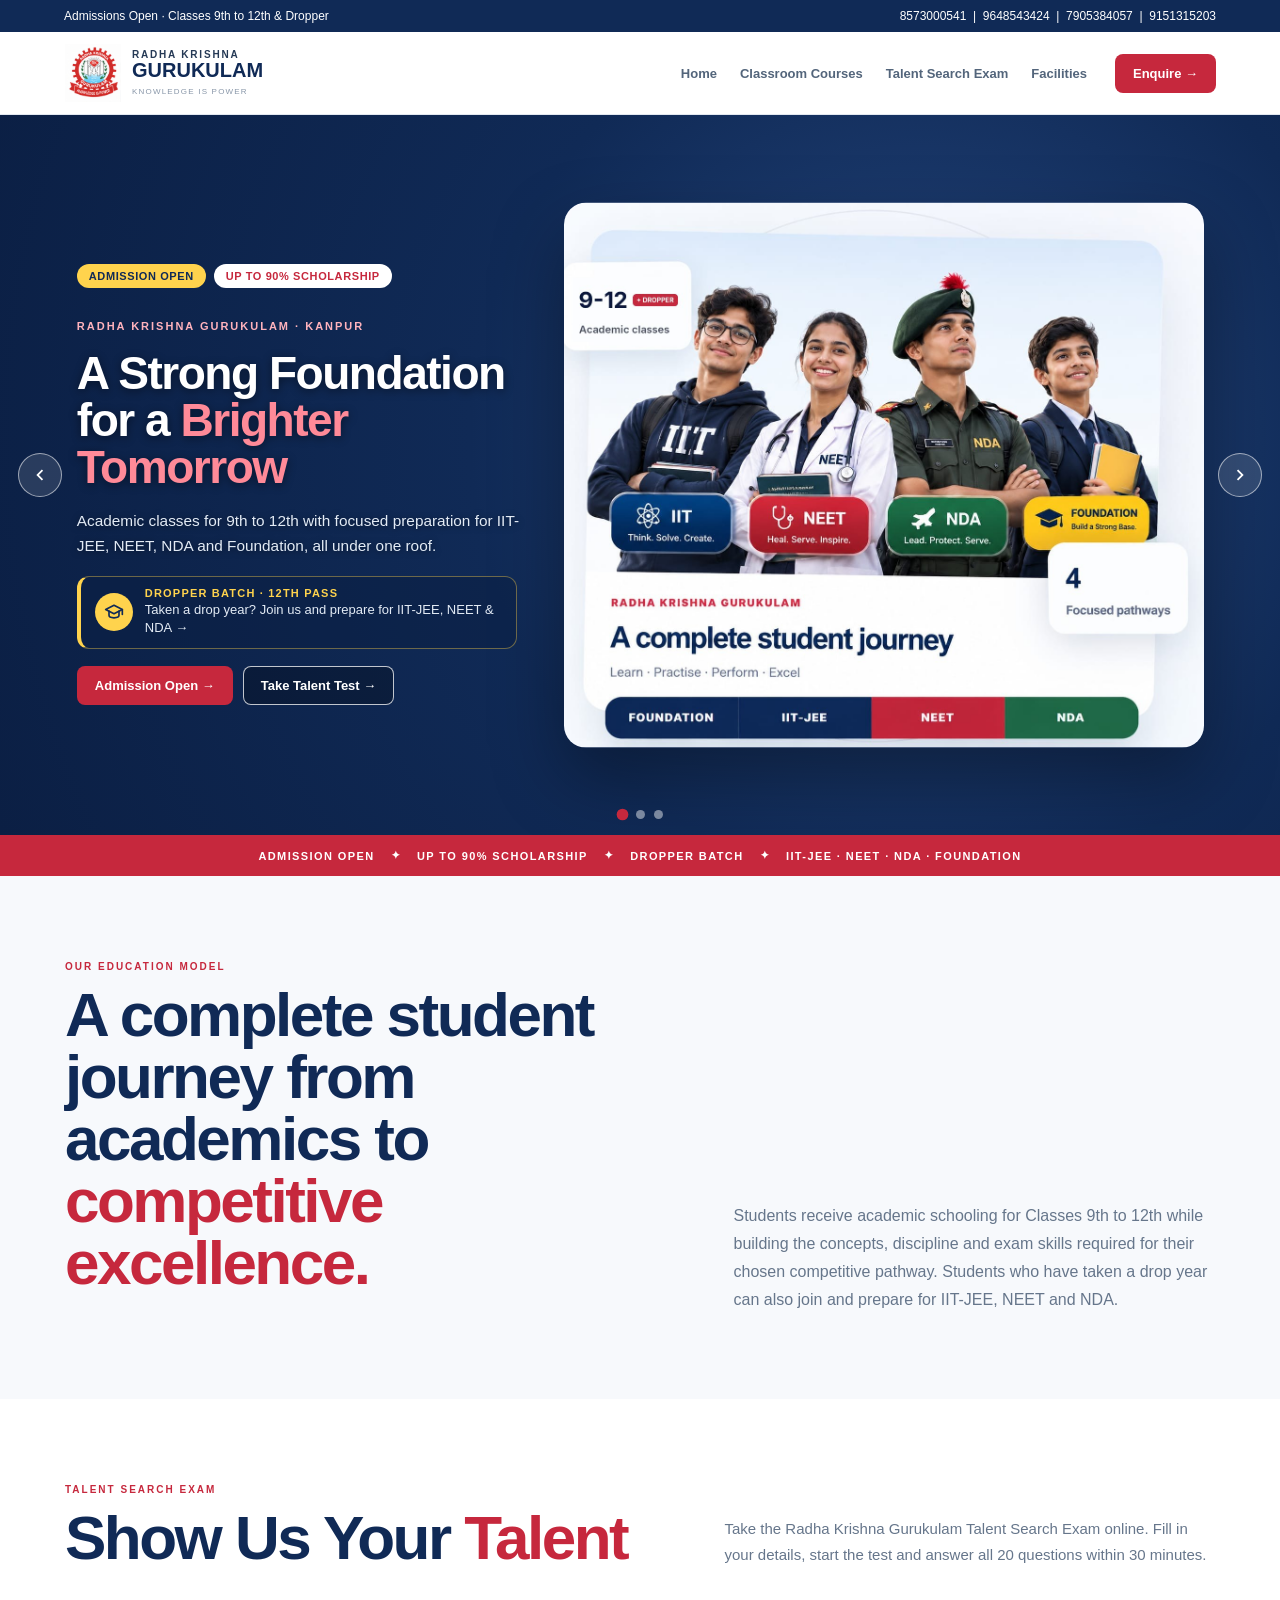
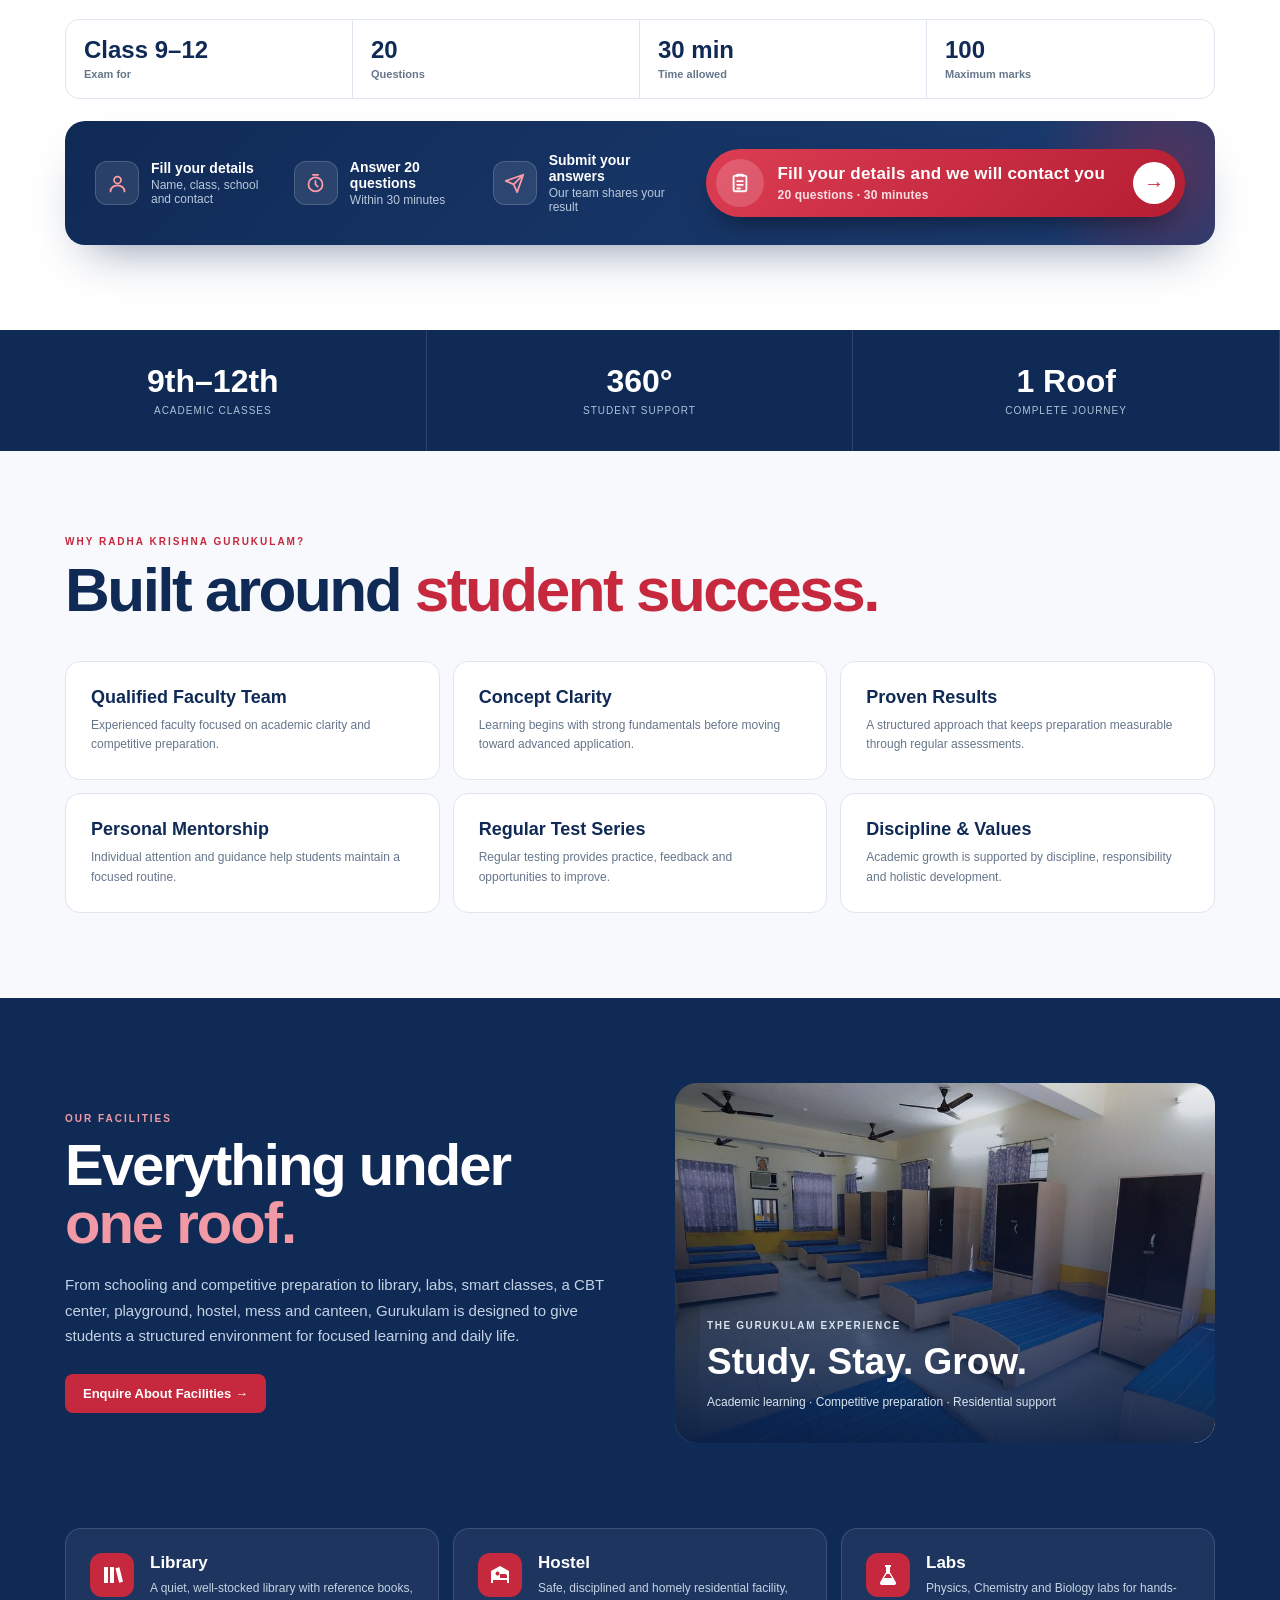
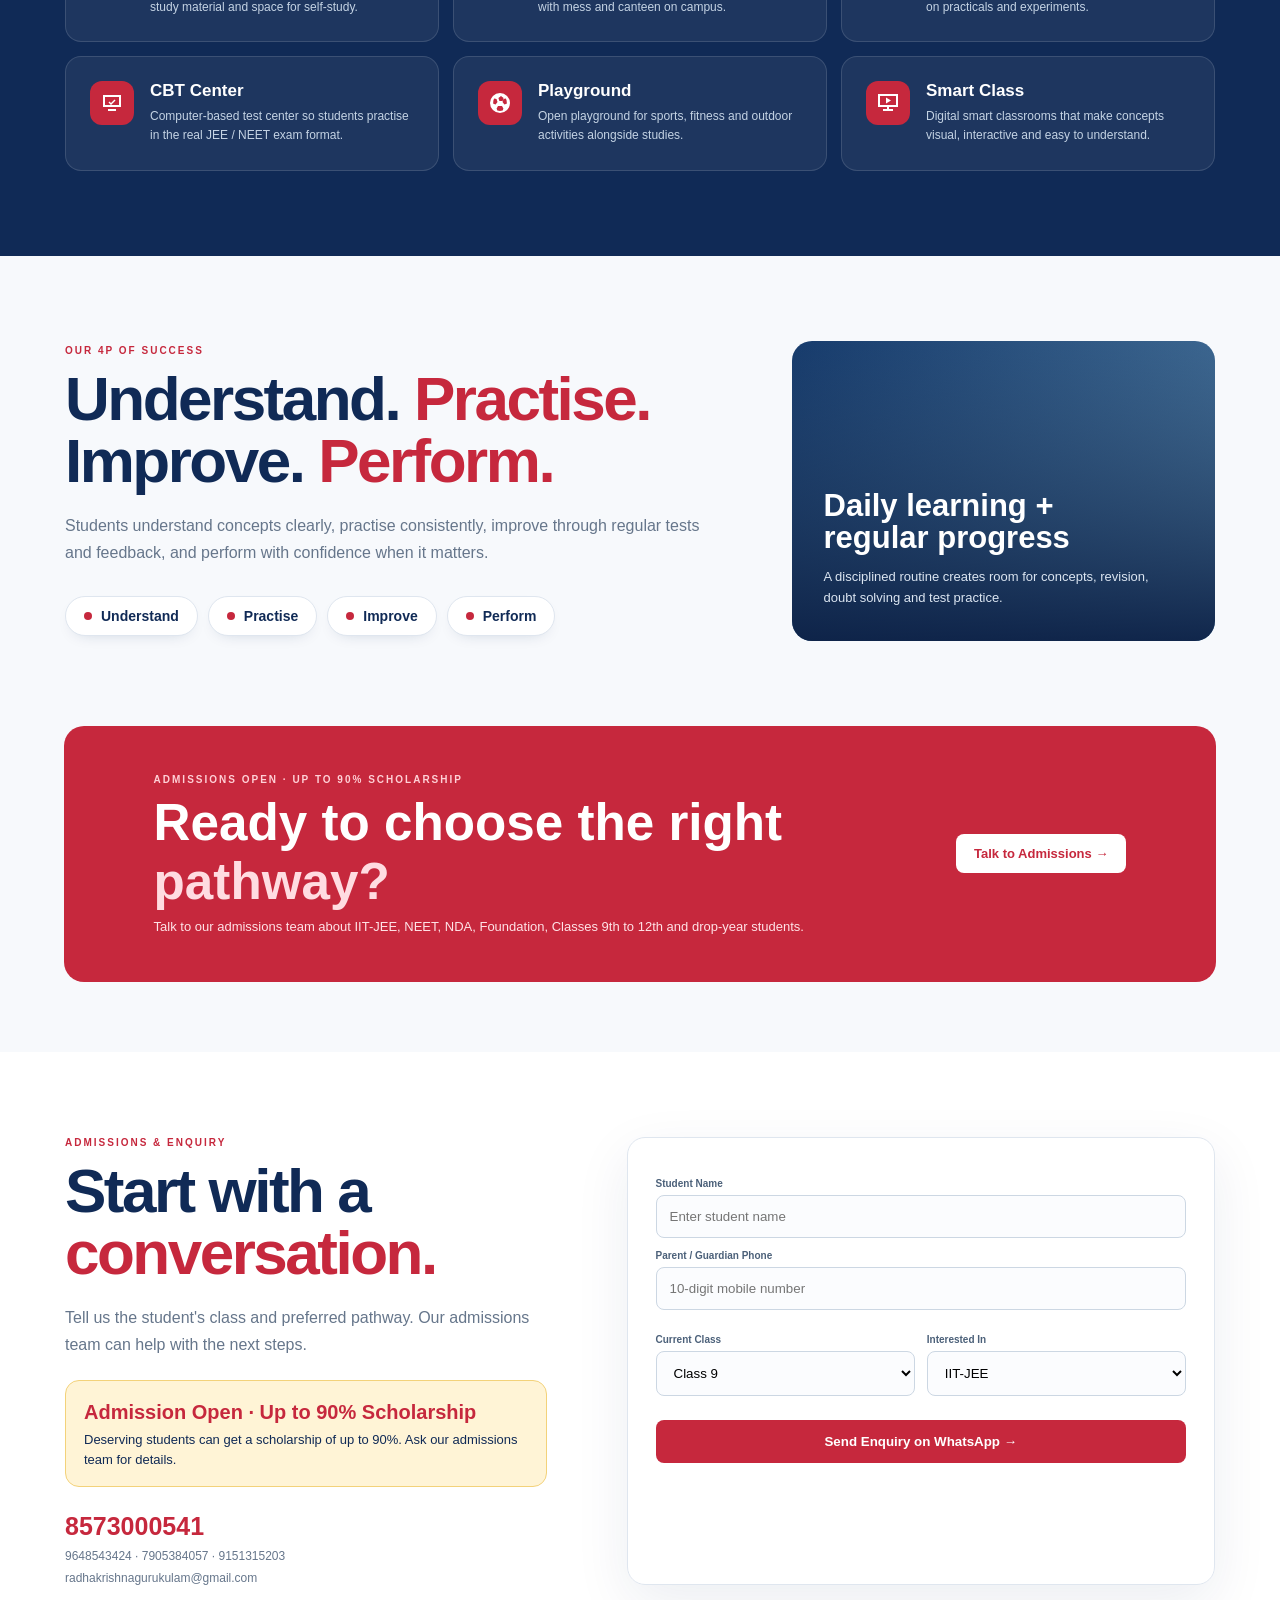
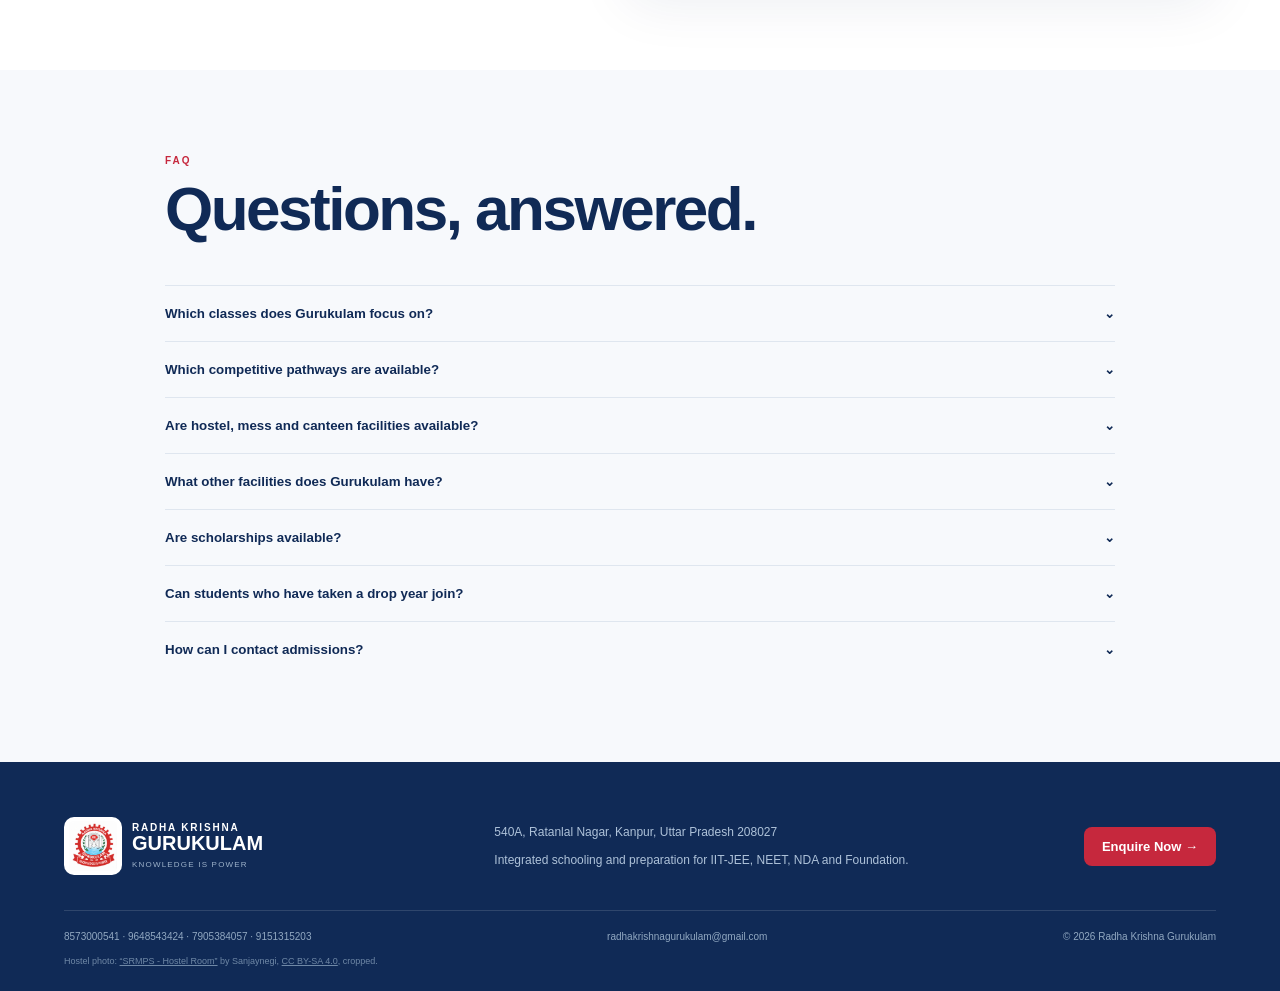
==== index.html @ b0c246ba "Set up SEO: meta tags, social preview, structured data, sitemap - Keyword-focused title and meta des" ====
<!DOCTYPE html>
<html lang="en-IN">
<head>
<meta charset="UTF-8">
<meta name="viewport" content="width=device-width, initial-scale=1.0">
<title>Radha Krishna Gurukulam Kanpur | IIT-JEE, NEET, NDA &amp; Foundation Coaching</title>
<meta name="description" content="Radha Krishna Gurukulam, Kanpur: academic classes 9th to 12th with IIT-JEE, NEET, NDA and Foundation preparation, a dropper batch, hostel and up to 90% scholarship through our Talent Search Exam.">
<meta name="keywords" content="Radha Krishna Gurukulam, Gurukulam Kanpur, IIT-JEE coaching Kanpur, NEET coaching Kanpur, NDA coaching Kanpur, Foundation classes Kanpur, dropper batch Kanpur, residential coaching with hostel, Talent Search Exam, scholarship">
<meta name="robots" content="index, follow, max-image-preview:large">
<meta name="author" content="Radha Krishna Gurukulam">
<meta name="theme-color" content="#102a56">
<meta name="geo.region" content="IN-UP">
<meta name="geo.placename" content="Kanpur">
<link rel="canonical" href="https://ablabsbusiness-create.github.io/gurukulam-/">
<link rel="icon" type="image/png" sizes="32x32" href="assets/favicon-32.png">
<link rel="apple-touch-icon" href="assets/apple-touch-icon.png">
<meta property="og:type" content="website">
<meta property="og:site_name" content="Radha Krishna Gurukulam">
<meta property="og:locale" content="en_IN">
<meta property="og:url" content="https://ablabsbusiness-create.github.io/gurukulam-/">
<meta property="og:title" content="Radha Krishna Gurukulam Kanpur | IIT-JEE, NEET, NDA &amp; Foundation">
<meta property="og:description" content="Classes 9th to 12th and a dropper batch with IIT-JEE, NEET, NDA and Foundation preparation, hostel and up to 90% scholarship. Admissions open.">
<meta property="og:image" content="https://ablabsbusiness-create.github.io/gurukulam-/assets/og-image.jpg">
<meta property="og:image:width" content="1200">
<meta property="og:image:height" content="630">
<meta property="og:image:alt" content="Radha Krishna Gurukulam: IIT-JEE, NEET, NDA and Foundation, classes 9th to 12th and dropper batch">
<meta name="twitter:card" content="summary_large_image">
<meta name="twitter:title" content="Radha Krishna Gurukulam Kanpur | IIT-JEE, NEET, NDA &amp; Foundation">
<meta name="twitter:description" content="Classes 9th to 12th and a dropper batch with IIT-JEE, NEET, NDA and Foundation preparation, hostel and up to 90% scholarship.">
<meta name="twitter:image" content="https://ablabsbusiness-create.github.io/gurukulam-/assets/og-image.jpg">
<script type="application/ld+json">
{
 "@context": "https://schema.org",
 "@type": "EducationalOrganization",
 "@id": "https://ablabsbusiness-create.github.io/gurukulam-/#organization",
 "name": "Radha Krishna Gurukulam",
 "alternateName": "RK Gurukulam",
 "slogan": "Knowledge is Power",
 "url": "https://ablabsbusiness-create.github.io/gurukulam-/",
 "logo": "https://ablabsbusiness-create.github.io/gurukulam-/assets/logo.png",
 "image": "https://ablabsbusiness-create.github.io/gurukulam-/assets/og-image.jpg",
 "description": "Radha Krishna Gurukulam, Kanpur: academic classes 9th to 12th with IIT-JEE, NEET, NDA and Foundation preparation, a dropper batch, hostel and up to 90% scholarship through our Talent Search Exam.",
 "email": "radhakrishnagurukulam@gmail.com",
 "telephone": [
  "+91-8573000541",
  "+91-9648543424",
  "+91-7905384057",
  "+91-9151315203"
 ],
 "address": {
  "@type": "PostalAddress",
  "streetAddress": "540A, Ratanlal Nagar",
  "addressLocality": "Kanpur",
  "addressRegion": "Uttar Pradesh",
  "postalCode": "208027",
  "addressCountry": "IN"
 },
 "areaServed": "Kanpur, Uttar Pradesh",
 "sameAs": [
  "https://www.instagram.com/radhakrishnagurukulam_iit_neet/"
 ],
 "knowsAbout": [
  "IIT-JEE preparation",
  "NEET preparation",
  "NDA preparation",
  "Foundation courses",
  "Classes 9 to 12",
  "Dropper batch"
 ]
}
</script>
<script type="application/ld+json">
{
 "@context": "https://schema.org",
 "@type": "WebSite",
 "name": "Radha Krishna Gurukulam",
 "url": "https://ablabsbusiness-create.github.io/gurukulam-/",
 "inLanguage": "en-IN",
 "publisher": {
  "@id": "https://ablabsbusiness-create.github.io/gurukulam-/#organization"
 }
}
</script>
<script type="application/ld+json">
{
 "@context": "https://schema.org",
 "@type": "FAQPage",
 "mainEntity": [
  {
   "@type": "Question",
   "name": "Which classes does Gurukulam focus on?",
   "acceptedAnswer": {
    "@type": "Answer",
    "text": "The core academic focus is Classes 9th to 12th, along with Foundation preparation and focused competitive pathways."
   }
  },
  {
   "@type": "Question",
   "name": "Which competitive pathways are available?",
   "acceptedAnswer": {
    "@type": "Answer",
    "text": "The core pathways are IIT-JEE, NEET, NDA and Foundation."
   }
  },
  {
   "@type": "Question",
   "name": "Are hostel, mess and canteen facilities available?",
   "acceptedAnswer": {
    "@type": "Answer",
    "text": "Yes. Hostel, mess and canteen facilities are part of the Gurukulam student-support offering."
   }
  },
  {
   "@type": "Question",
   "name": "What other facilities does Gurukulam have?",
   "acceptedAnswer": {
    "@type": "Answer",
    "text": "Along with hostel, mess and canteen, students have a library, science labs, a CBT (computer-based test) center, a playground and smart classes."
   }
  },
  {
   "@type": "Question",
   "name": "Are scholarships available?",
   "acceptedAnswer": {
    "@type": "Answer",
    "text": "Yes. Admissions are open and deserving students can get a scholarship of up to 90%. Contact our admissions team for details."
   }
  },
  {
   "@type": "Question",
   "name": "Can students who have taken a drop year join?",
   "acceptedAnswer": {
    "@type": "Answer",
    "text": "Yes. Students who have finished Class 12 and taken a drop year can join Gurukulam to prepare for IIT-JEE, NEET and NDA. Choose \"12th Pass / Drop Year\" in the enquiry form or call our admissions team."
   }
  },
  {
   "@type": "Question",
   "name": "How can I contact admissions?",
   "acceptedAnswer": {
    "@type": "Answer",
    "text": "Call 8573000541, 9648543424, 7905384057 or 9151315203, or submit the enquiry form above."
   }
  }
 ]
}
</script>
<style>
*{box-sizing:border-box;margin:0;padding:0}
html{scroll-behavior:smooth}
body{font-family:Arial,Helvetica,sans-serif;background:#f7f9fc;color:#102a56}
a{text-decoration:none;color:inherit}
.rkg-top{background:#102a56;color:#fff;padding:9px 5%;display:flex;justify-content:space-between;font-size:12px}
.rkg-top a{color:#fff}
.rkg-nav{position:sticky;top:0;z-index:1000;background:#fff;border-bottom:1px solid #e2e8f0;padding:12px 5%;display:flex;align-items:center;gap:28px}
.rkg-brand{display:flex;align-items:center;gap:10px;min-width:255px}
.rkg-brand img{width:58px;height:58px;object-fit:contain}
.rkg-brand b{display:block;font-size:10px;letter-spacing:1.8px;color:#253955}
.rkg-brand strong{display:block;font-size:20px;line-height:1;color:#102a56}
.rkg-brand small{font-size:8px;letter-spacing:1.2px;color:#8997a9}
.rkg-links{margin-left:auto;display:flex;gap:23px;font-size:13px;font-weight:700;color:#53657b}
.rkg-links a:hover{color:#c6283d}
.rkg-btn{display:inline-flex;align-items:center;justify-content:center;gap:8px;background:#c6283d;color:#fff!important;border-radius:8px;padding:12px 18px;font-size:13px;font-weight:800}
.rkg-sr-only{position:absolute;width:1px;height:1px;padding:0;margin:-1px;overflow:hidden;clip:rect(0,0,0,0);white-space:nowrap;border:0}
.rkg-hero{position:relative;background:#0b1f44;color:#fff}
.rkg-stage{position:relative;aspect-ratio:16/9;max-height:calc(100vh - 115px);min-height:460px;width:100%;overflow:hidden;background:#0b1f44;container-type:size}
.rkg-slide{position:absolute;inset:0;opacity:0;visibility:hidden;transition:opacity .9s ease,visibility .9s}
.rkg-slide.is-active{opacity:1;visibility:visible}
.rkg-slide img{width:100%;height:100%;object-fit:cover;display:block}
.rkg-slide-poster{background:radial-gradient(circle at 72% 45%,#24467e 0,#102a56 45%,#0b1f44 100%)}
.rkg-slide-poster img{position:absolute;right:max(5%,76px);top:50%;transform:translateY(-50%);width:min(50%,105cqh);height:auto;aspect-ratio:1359/1157;object-fit:contain;border-radius:22px;box-shadow:0 30px 70px rgba(0,0,0,.35)}
.rkg-slide-tse img{width:min(40%,80cqh);aspect-ratio:864/920}
.rkg-slide-photo{background:linear-gradient(135deg,#102a56,#c6283d)}
.rkg-slide-photo:after{content:"";position:absolute;inset:0;background:linear-gradient(90deg,rgba(11,31,68,.85) 0,rgba(11,31,68,.45) 45%,rgba(11,31,68,0) 75%)}
.rkg-arrow{position:absolute;z-index:4;top:50%;transform:translateY(-50%);width:44px;height:44px;border-radius:50%;background:rgba(255,255,255,.12);border:1.5px solid rgba(255,255,255,.55);display:grid;place-items:center;cursor:pointer;transition:background .18s ease}
.rkg-arrow:hover{background:rgba(255,255,255,.3)}
.rkg-arrow svg{width:22px;height:22px;fill:#fff}
.rkg-prev{left:18px}.rkg-next{right:18px}
.rkg-dots{position:absolute;z-index:4;left:0;right:0;bottom:16px;display:flex;justify-content:center;gap:9px}
.rkg-dot{width:9px;height:9px;border-radius:50%;border:0;padding:0;cursor:pointer;background:rgba(255,255,255,.45);transition:background .2s ease,transform .2s ease}
.rkg-dot.is-active{background:#c6283d;transform:scale(1.3)}
.rkg-caption{position:absolute;z-index:4;left:6%;bottom:18%;width:min(36%,480px)}
.rkg-cap{display:none;flex-direction:column;gap:clamp(12px,1.4vw,20px)}
.rkg-cap.is-active{display:flex;animation:rkgCapIn .7s ease both}
@keyframes rkgCapIn{from{opacity:0;transform:translateY(8px)}to{opacity:1;transform:none}}
.rkg-cap small{font-size:11px;font-weight:800;letter-spacing:2px;color:#ffb3bd}
.rkg-cap h2{font-size:clamp(28px,3.6vw,54px);line-height:1.02;letter-spacing:-1.5px;margin:0;color:#fff;text-shadow:0 2px 10px rgba(0,0,0,.45)}
.rkg-cap h2 span{color:#ff8a98}
.rkg-cap p{margin:0;font-size:clamp(14px,1.2vw,17px);line-height:1.6;color:#e3ebf5;text-shadow:0 1px 6px rgba(0,0,0,.5)}
.rkg-actions{display:flex;gap:10px;flex-wrap:wrap}
.rkg-ghost{display:inline-flex;align-items:center;gap:8px;border:1.5px solid rgba(255,255,255,.75);background:rgba(0,0,0,.25);color:#fff;padding:11px 17px;border-radius:8px;font-size:13px;font-weight:800}
.rkg-ghost:hover{background:rgba(255,255,255,.14);border-color:#fff}
@media(prefers-reduced-motion:reduce){.rkg-slide,.rkg-dot{transition:none}.rkg-cap.is-active{animation:none}}
.rkg-strip{background:#c6283d;color:#fff;text-align:center;padding:14px;font-size:11px;font-weight:800;letter-spacing:1.4px;display:flex;flex-wrap:wrap;justify-content:center;align-items:center;gap:6px 16px}
.rkg-strip i{font-style:normal}
@media(max-width:380px){.rkg-strip i{flex-basis:100%;height:0;overflow:hidden}}
.rkg-section{max-width:1200px;margin:auto;padding:85px 25px}
.rkg-label{font-size:10px;letter-spacing:2px;color:#c6283d;font-weight:900}
.rkg-section h2{font-size:clamp(38px,5vw,62px);line-height:1;letter-spacing:-2.5px;margin:12px 0 20px;color:#102a56}
.rkg-section h2 span{color:#c6283d}
.rkg-intro{display:grid;grid-template-columns:1.1fr .9fr;gap:80px;align-items:end}
.rkg-intro p{color:#66768b;font-size:16px;line-height:1.75}
.rkg-intro-img{display:block;width:100%;aspect-ratio:3/2;object-fit:cover;border-radius:20px;margin-bottom:22px;box-shadow:0 18px 40px -22px rgba(11,31,68,.55);background:#e8eef6}
.rkg-talent{background:#fff;max-width:none;padding-left:calc((100% - 1150px)/2);padding-right:calc((100% - 1150px)/2)}
.rkg-talent-head{display:grid;grid-template-columns:1.1fr .9fr;gap:60px;align-items:end}
.rkg-talent-head p{color:#66768b;font-size:15px;line-height:1.7;margin:0 0 22px}
.rkg-tse-meta{display:grid;grid-template-columns:repeat(4,1fr);border:1px solid #dfe6ef;border-radius:14px;margin:30px 0 22px;overflow:hidden}
.rkg-tse-meta div{padding:16px 18px;border-right:1px solid #dfe6ef}
.rkg-tse-meta div:last-child{border-right:0}
.rkg-tse-meta strong{display:block;font-size:24px;color:#102a56}
.rkg-tse-meta span{font-size:11px;font-weight:700;color:#66768b}
.rkg-tse{border:1px solid #dfe6ef;border-radius:18px;padding:28px;box-shadow:0 18px 55px rgba(16,42,86,.08);background:#fff}
.rkg-tse h3{font-size:20px;margin:0 0 14px;color:#102a56}
.rkg-tse-fields{display:grid;grid-template-columns:1fr 1fr;gap:4px 18px}
.rkg-tse-fields .rkg-tse-wide{grid-column:1/-1}
.rkg-tse label{display:block;font-size:11px;font-weight:800;color:#4b6079;margin:10px 0}
.rkg-tse input[type=text],.rkg-tse input[type=tel],.rkg-tse select,.rkg-tse textarea{width:100%;padding:13px;border:1px solid #ccd7e3;border-radius:8px;margin-top:6px;background:#fbfcfe;font:inherit;font-size:14px;color:#102a56}
.rkg-tse textarea{min-height:70px;resize:vertical}
.rkg-tse input:focus,.rkg-tse select:focus,.rkg-tse textarea:focus{outline:2px solid #c6283d;outline-offset:-1px;border-color:#c6283d}
.rkg-tse-btn{display:inline-flex;align-items:center;justify-content:center;gap:8px;border:0;background:linear-gradient(135deg,#dc3d53,#b51d32);color:#fff!important;padding:14px 26px;border-radius:999px;font:inherit;font-weight:800;font-size:14px;letter-spacing:.2px;cursor:pointer;margin-top:18px;box-shadow:0 10px 24px -10px rgba(198,40,61,.75);transition:transform .18s ease,box-shadow .18s ease,filter .18s ease}
.rkg-tse-btn:hover{transform:translateY(-2px);filter:brightness(1.06);box-shadow:0 16px 30px -12px rgba(198,40,61,.85)}
.rkg-tse-btn:active{transform:translateY(0);box-shadow:0 6px 16px -8px rgba(198,40,61,.75)}
.rkg-tse-btn:focus-visible{outline:3px solid rgba(198,40,61,.35);outline-offset:3px}
.rkg-tse-btn:disabled{opacity:.6;cursor:wait;transform:none}
.rkg-tse-bar{position:sticky;top:83px;z-index:5;display:flex;justify-content:space-between;align-items:center;gap:12px;background:#102a56;color:#fff;border-radius:12px;padding:12px 18px;margin-bottom:22px;font-size:13px;font-weight:700}
.rkg-tse-bar b{font-size:20px;font-variant-numeric:tabular-nums}
.rkg-tse-bar.is-low{background:#c6283d}
.rkg-tse-qs{display:grid;grid-template-columns:1fr 1fr;gap:14px}
.rkg-q{border:1px solid #dfe6ef;border-radius:14px;padding:18px;margin:0;min-width:0}
.rkg-q legend{float:left;width:100%;padding:0;margin-bottom:12px;font-size:14px;font-weight:700;color:#102a56;line-height:1.5}
.rkg-q legend em{font-style:normal;color:#c6283d;margin-right:6px}
.rkg-q-grid{clear:both;display:inline-grid;grid-template-columns:repeat(3,38px);gap:4px;margin:0 0 12px;font-weight:700;color:#102a56;text-align:center}
.rkg-q-opts{clear:both;display:grid;grid-template-columns:1fr 1fr;gap:8px}
.rkg-q-opts label{margin:0;display:flex;align-items:center;gap:8px;border:1px solid #dfe6ef;border-radius:9px;padding:10px 12px;font-size:13px;font-weight:600;color:#33475f;cursor:pointer}
.rkg-q-opts label:hover{border-color:#9fb2c8}
.rkg-q-opts input{accent-color:#c6283d;margin:0}
.rkg-q-opts label:has(input:checked){border-color:#c6283d;background:#fdf1f3;color:#102a56}
.rkg-tse-msg{margin:14px 0 0;font-size:13px;font-weight:700;color:#c6283d;min-height:1.2em}
.rkg-tse [hidden]{display:none!important}
.rkg-tse-cta{display:grid;grid-template-columns:1fr auto;align-items:center;gap:36px;padding:28px 30px;border-radius:20px;background:linear-gradient(135deg,#102a56 0%,#1b3d72 100%);color:#fff;box-shadow:0 24px 50px -24px rgba(16,42,86,.55);position:relative;overflow:hidden}
.rkg-tse-cta:after{content:"";position:absolute;right:-80px;top:-80px;width:260px;height:260px;border-radius:50%;background:radial-gradient(circle,rgba(198,40,61,.35),rgba(198,40,61,0) 70%);pointer-events:none}
.rkg-tse-how{list-style:none;margin:0;padding:0;display:grid;grid-template-columns:repeat(3,1fr);gap:22px}
.rkg-tse-how li{display:flex;align-items:center;gap:12px}
.rkg-tse-how i{width:44px;height:44px;flex:0 0 auto;border-radius:12px;background:rgba(255,255,255,.1);border:1px solid rgba(255,255,255,.16);display:grid;place-items:center}
.rkg-tse-how svg{width:21px;height:21px;fill:none;stroke:#ff9aa7;stroke-width:2;stroke-linecap:round;stroke-linejoin:round}
.rkg-tse-how strong{display:block;font-size:14px}
.rkg-tse-how small{display:block;font-size:12px;color:#b9c8dc;margin-top:2px}
.rkg-tse-cta .rkg-tse-open{position:relative;z-index:1;box-shadow:0 14px 30px -12px rgba(0,0,0,.55)}
@media(max-width:1100px){.rkg-tse-cta{grid-template-columns:1fr;gap:24px}.rkg-tse-cta .rkg-tse-open{justify-self:start}}
.rkg-tse-open{margin-top:0;padding:10px 10px 10px 10px;gap:14px;text-align:left}
.rkg-tse-open-ic{width:48px;height:48px;flex:0 0 auto;border-radius:50%;background:rgba(255,255,255,.17);display:grid;place-items:center}
.rkg-tse-open-ic svg{width:22px;height:22px;fill:none;stroke:#fff;stroke-width:2;stroke-linecap:round;stroke-linejoin:round}
.rkg-tse-open-txt{flex:1 1 auto}
.rkg-tse-open-txt b{display:block;font-size:17px;line-height:1.2}
.rkg-tse-open-txt small{display:block;font-size:12px;font-weight:600;opacity:.85;margin-top:3px}
.rkg-tse-open-arw{width:42px;height:42px;flex:0 0 auto;margin-left:14px;border-radius:50%;background:#fff;color:#c6283d;display:grid;place-items:center;font-size:20px;transition:transform .2s ease}
.rkg-tse-open:hover .rkg-tse-open-arw{transform:translateX(4px)}
@media(prefers-reduced-motion:reduce){.rkg-tse-btn,.rkg-tse-open-arw{transition:none}.rkg-tse-btn:hover,.rkg-tse-open:hover .rkg-tse-open-arw{transform:none}}
.rkg-modal{margin:auto;inset:0;width:min(980px,calc(100% - 32px));max-width:none;max-height:calc(100dvh - 32px);padding:0;border:0;border-radius:18px;box-shadow:0 30px 90px rgba(11,31,68,.35);color:#102a56;overflow:hidden}
.rkg-modal[open]{display:flex;flex-direction:column}
.rkg-modal::backdrop{background:rgba(11,31,68,.65)}
.rkg-modal-head{display:flex;justify-content:space-between;align-items:center;gap:12px;padding:14px 22px;border-bottom:1px solid #dfe6ef;background:#fff}
.rkg-modal-head small{display:block;font-size:10px;font-weight:800;letter-spacing:1.6px;color:#c6283d}
.rkg-modal-head strong{font-size:18px}
.rkg-modal-x{width:40px;height:40px;flex:0 0 auto;border:1px solid #dfe6ef;border-radius:50%;background:#fff;font-size:24px;line-height:1;color:#102a56;cursor:pointer}
.rkg-modal-x:hover{background:#f4f7fb}
.rkg-modal-body{overflow:auto;overscroll-behavior:contain}
.rkg-modal .rkg-tse{border:0;border-radius:0;box-shadow:none}
.rkg-modal .rkg-tse-bar{top:0}
html.rkg-modal-lock{overflow:hidden}
.rkg-tse-done{text-align:center;padding:30px 10px}
.rkg-tse-done strong{display:block;font-size:30px;color:#102a56;margin-bottom:8px}
.rkg-tse-done p{color:#66768b;font-size:15px;line-height:1.7;margin:0}
.rkg-stats{display:grid;grid-template-columns:repeat(3,1fr);background:#102a56;color:#fff}
.rkg-stats div{padding:33px;text-align:center;border-right:1px solid rgba(255,255,255,.12)}
.rkg-stats strong{display:block;font-size:32px}
.rkg-stats span{font-size:10px;color:#aec2d9;text-transform:uppercase;letter-spacing:1px}
.rkg-reasons{display:grid;grid-template-columns:repeat(3,1fr);gap:13px;margin-top:40px}
.rkg-reason{background:#fff;border:1px solid #dfe6ef;border-radius:15px;padding:25px}
.rkg-reason h3{font-size:18px;margin-bottom:8px}
.rkg-reason p{font-size:12px;color:#66768b;line-height:1.6}
.rkg-campus{background:#102a56;color:#fff}
.rkg-campus-inner{max-width:1200px;margin:auto;padding:85px 25px;display:grid;grid-template-columns:1fr 1fr;gap:70px;align-items:center}
.rkg-campus h2{color:#fff;font-size:clamp(36px,4.6vw,58px);line-height:1;letter-spacing:-2px;margin:12px 0 20px}
.rkg-campus h2 span{color:#f19aa5}
.rkg-campus p{color:#c4d3e4;line-height:1.7;font-size:15px}
.rkg-campus-box{min-height:360px;border-radius:22px;padding:32px;display:flex;flex-direction:column;justify-content:flex-end;background:linear-gradient(145deg,#183e70,#6799bb)}
.rkg-campus-box strong{font-size:37px;line-height:1.02;margin:10px 0 12px}
.rkg-campus-box small{color:#d7e4ef;font-size:12px;line-height:1.5}
.rkg-campus-box small:first-of-type{font-weight:800;letter-spacing:1.6px;font-size:10px}
.rkg-facilities{max-width:1200px;margin:auto;padding:0 25px 85px;display:grid;grid-template-columns:repeat(3,1fr);gap:14px}
.rkg-facility{background:rgba(255,255,255,.06);border:1px solid rgba(255,255,255,.13);border-radius:16px;padding:24px;display:flex;gap:16px;align-items:flex-start}
.rkg-facility svg{flex:0 0 auto;width:44px;height:44px;padding:10px;border-radius:12px;background:#c6283d;fill:#fff}
.rkg-facility h3{color:#fff;font-size:17px;margin-bottom:6px}
.rkg-facility p{color:#c4d3e4;font-size:12px;line-height:1.6}
.rkg-offer{display:inline-flex;flex-wrap:wrap;align-items:center;gap:8px;margin-bottom:14px}
.rkg-offer span{background:#ffd34d;color:#102a56;border-radius:999px;padding:6px 12px;font-size:11px;font-weight:800;letter-spacing:.6px}
.rkg-offer span+span{background:#fff;color:#c6283d}
.rkg-drop{display:flex;align-items:center;gap:12px;max-width:440px;padding:10px 14px;border:1px solid rgba(255,211,77,.4);border-left:4px solid #ffd34d;border-radius:12px;background:rgba(11,31,68,.55);color:#fff;text-decoration:none;transition:background .2s}
.rkg-drop:hover{background:rgba(11,31,68,.8)}
.rkg-drop i{flex:0 0 38px;height:38px;border-radius:50%;background:#ffd34d;display:grid;place-items:center}
.rkg-drop svg{width:20px;height:20px;fill:none;stroke:#102a56;stroke-width:2;stroke-linecap:round;stroke-linejoin:round}
.rkg-drop b{display:block;font-size:11px;font-weight:800;letter-spacing:1.2px;color:#ffd34d}
.rkg-cap .rkg-drop small{display:block;margin-top:2px;font-size:13px;font-weight:500;letter-spacing:0;line-height:1.4;color:#e3ebf5}
.rkg-scholar{margin-top:22px;background:#fff4d6;border:1px solid #f3d27a;border-radius:14px;padding:16px 18px;color:#102a56;font-size:13px;line-height:1.55}
.rkg-scholar strong{display:block;color:#c6283d;font-size:20px;margin-bottom:2px}
.rkg-method{display:grid;grid-template-columns:1fr .65fr;gap:75px;align-items:center}
.rkg-steps{display:flex;flex-wrap:wrap;gap:10px;margin-top:30px}
.rkg-steps div{display:flex;align-items:center;gap:9px;padding:11px 18px;border:1px solid #dfe6ef;border-radius:999px;background:#fff;box-shadow:0 6px 16px -10px rgba(16,42,86,.25)}
.rkg-steps div:before{content:"";width:8px;height:8px;border-radius:50%;background:#c6283d}
.rkg-steps span{display:block;font-weight:800;font-size:14px}
.rkg-method-card{min-height:300px;background:linear-gradient(145deg,#183e70,#6799bb);color:#fff;border-radius:20px;padding:32px;display:flex;flex-direction:column;justify-content:flex-end}
.rkg-method-card strong{font-size:31px;line-height:1.05}
.rkg-photo-box{position:relative;overflow:hidden}
.rkg-photo-box>*{position:relative;z-index:2}
.rkg-photo-box>.rkg-box-img{position:absolute;inset:0;width:100%;height:100%;object-fit:cover;z-index:0}
.rkg-photo-box:before{content:"";position:absolute;inset:0;z-index:1;background:linear-gradient(to top,rgba(11,31,68,.94) 0%,rgba(11,31,68,.55) 45%,rgba(11,31,68,.08) 100%)}
.rkg-method-card p{font-size:13px;color:#dbe5f1;margin-top:12px;line-height:1.6}
.rkg-cta{margin:0 5% 70px;background:#c6283d;border-radius:20px;padding:48px 7%;display:flex;justify-content:space-between;align-items:center;gap:30px;color:#fff}
.rkg-cta h2{color:#fff;font-size:clamp(34px,4vw,54px);margin:8px 0}
.rkg-cta em{font-style:normal;color:#ffdce1}
.rkg-cta p{font-size:13px;color:#ffe3e7}
.rkg-cta .rkg-btn{background:#fff;color:#c6283d!important;white-space:nowrap;flex:0 0 auto}
.rkg-admission{background:#fff;max-width:none;padding-left:calc((100% - 1150px)/2);padding-right:calc((100% - 1150px)/2)}
.rkg-admission-grid{display:grid;grid-template-columns:.9fr 1.1fr;gap:80px}
.rkg-contact{display:inline-block;color:#c6283d;font-size:25px;font-weight:800;margin-top:25px}
.rkg-numbers,.rkg-email{font-size:12px;color:#66768b;margin-top:8px}
.rkg-form{border:1px solid #dfe6ef;border-radius:18px;padding:28px;box-shadow:0 18px 55px rgba(16,42,86,.08)}
.rkg-form label{display:block;font-size:10px;font-weight:800;color:#4b6079;margin:12px 0}
.rkg-form input,.rkg-form select{width:100%;padding:13px;border:1px solid #ccd7e3;border-radius:8px;margin-top:6px;background:#fbfcfe}
.rkg-two{display:grid;grid-template-columns:1fr 1fr;gap:12px}
.rkg-form button{width:100%;border:0;background:#c6283d;color:#fff;padding:14px;border-radius:8px;font-weight:800;margin-top:12px;cursor:pointer}
.rkg-faq{max-width:1000px}
.rkg-faq h2{margin-bottom:45px}
.rkg-faq-item{border-top:1px solid #dfe6ef}
.rkg-faq-item button{width:100%;background:none;border:0;padding:20px 0;display:flex;justify-content:space-between;text-align:left;color:#102a56;font-weight:800;cursor:pointer}
.rkg-answer{display:none;color:#66768b;font-size:13px;line-height:1.6;padding-bottom:20px}
.rkg-faq-item.open .rkg-answer{display:block}
.rkg-footer{background:#102a56;color:#fff;padding:55px 5% 25px}
.rkg-footer-top{display:flex;justify-content:space-between;align-items:center;gap:30px;padding-bottom:35px;border-bottom:1px solid rgba(255,255,255,.13)}
.rkg-footer .rkg-brand b,.rkg-footer .rkg-brand strong{color:#fff}
.rkg-footer .rkg-brand small{color:#9db2ca}
.rkg-footer .rkg-brand img{background:#fff;border-radius:10px;padding:4px}
.rkg-footer p{color:#aec2d9;font-size:12px;max-width:500px}
.rkg-footer-bottom{display:flex;justify-content:space-between;gap:20px;padding-top:20px;color:#91a8c1;font-size:10px}
.rkg-footer .rkg-credit{max-width:none;margin-top:14px;color:#6f88a6;font-size:9px}
.rkg-credit a{text-decoration:underline}
@media(max-width:900px){
.rkg-top{justify-content:center}.rkg-top span:last-child{display:none}
.rkg-links{display:none}.rkg-nav{padding:12px 18px}
.rkg-caption{width:38%;bottom:14%}
.rkg-talent{padding-left:25px;padding-right:25px}.rkg-talent-head{grid-template-columns:1fr;gap:0}.rkg-tse-qs{grid-template-columns:1fr}
.rkg-reasons{grid-template-columns:1fr 1fr}
.rkg-facilities{grid-template-columns:1fr 1fr}
.rkg-campus-inner,.rkg-method,.rkg-admission-grid{grid-template-columns:1fr;gap:40px}.rkg-intro{grid-template-columns:1fr;gap:10px}
.rkg-footer-top,.rkg-footer-bottom{display:grid}
}
@media(max-width:760px){
.rkg-stage{aspect-ratio:1/1;max-height:none;min-height:0}
.rkg-slide-poster img{right:auto;max-width:none;left:50%;top:50%;transform:translate(-50%,-50%);width:92%;height:auto}
.rkg-slide-tse img{width:auto;height:90%}
.rkg-slide-photo:after{background:linear-gradient(to top,rgba(11,31,68,.6),rgba(11,31,68,0) 50%)}
.rkg-arrow{display:none}.rkg-dots{bottom:12px}
.rkg-caption{position:static;width:auto;padding:26px 20px 34px}
.rkg-cap h2{font-size:30px;letter-spacing:-1px;text-shadow:none}.rkg-cap p{text-shadow:none}
.rkg-actions a{flex:1 1 0;justify-content:center;padding:11px 8px}
}
@media(max-width:560px){
.rkg-brand{min-width:0}.rkg-brand img{width:48px;height:48px}.rkg-brand strong{font-size:16px}
.rkg-strip-br{flex-basis:100%;height:0;overflow:hidden}.rkg-reasons,.rkg-facilities{grid-template-columns:1fr}.rkg-modal{width:100%;max-height:100dvh;height:100dvh;border-radius:0}.rkg-modal-head{padding:12px 16px}.rkg-modal-head strong{font-size:16px}.rkg-tse-cta{padding:22px 18px}.rkg-tse-how{grid-template-columns:1fr;gap:14px}.rkg-tse-cta .rkg-tse-open{justify-self:stretch}.rkg-tse-open{width:100%;gap:12px;padding:8px}.rkg-tse-open-ic{width:42px;height:42px}.rkg-tse-open-ic svg{width:20px;height:20px}.rkg-tse-open-txt b{font-size:15px}.rkg-tse-open-txt small{font-size:11.5px}.rkg-tse-open-arw{width:38px;height:38px;margin-left:4px;font-size:18px}.rkg-tse{padding:20px 16px}.rkg-tse-fields,.rkg-q-opts{grid-template-columns:1fr}.rkg-tse-meta{grid-template-columns:1fr 1fr}.rkg-tse-meta div:nth-child(2){border-right:0}.rkg-tse-meta div:nth-child(-n+2){border-bottom:1px solid #dfe6ef}.rkg-tse-bar{top:74px}.rkg-stats{grid-template-columns:1fr}.rkg-stats div{padding:22px;border-right:0;border-bottom:1px solid rgba(255,255,255,.12)}.rkg-stats div:last-child{border-bottom:0}.rkg-stats strong{font-size:25px}
.rkg-section{padding:70px 18px}.rkg-talent,.rkg-admission{padding-left:18px;padding-right:18px}
.rkg-cta{margin:0 16px 50px;padding:38px 25px;display:block}.rkg-cta .rkg-btn{margin-top:22px}
.rkg-two{grid-template-columns:1fr;gap:0}
}
</style>
</head>
<body>

<div class="rkg-page">

<div class="rkg-top">
  <span>Admissions Open · Classes 9th to 12th &amp; Dropper</span>
  <span>
    <a href="tel:+918573000541">8573000541</a> &nbsp;|&nbsp;
    <a href="tel:+919648543424">9648543424</a> &nbsp;|&nbsp;
    <a href="tel:+917905384057">7905384057</a> &nbsp;|&nbsp;
    <a href="tel:+919151315203">9151315203</a>
  </span>
</div>

<nav class="rkg-nav">
  <a class="rkg-brand" href="#rkg-home">
    <img src="[data-uri]" alt="Radha Krishna Gurukulam Logo">
    <span>
      <b>RADHA KRISHNA</b>
      <strong>GURUKULAM</strong>
      <small>KNOWLEDGE IS POWER</small>
    </span>
  </a>
  <div class="rkg-links">
    <a href="#rkg-home">Home</a>
    <a href="#rkg-why">Classroom Courses</a>
    <a href="#rkg-talent">Talent Search Exam</a>
    <a href="#rkg-campus">Facilities</a>
  </div>
  <a class="rkg-btn" href="#rkg-admission">Enquire →</a>
</nav>

<section id="rkg-home" class="rkg-hero" aria-roledescription="carousel" aria-label="Highlights">
  <h1 class="rkg-sr-only">Radha Krishna Gurukulam, Kanpur: academic classes 9th to 12th with IIT-JEE, NEET, NDA and Foundation preparation, dropper students welcome</h1>

  <div class="rkg-stage">
    <div class="rkg-slide rkg-slide-poster is-active" aria-roledescription="slide" aria-label="1 of 3">
      <img src="[data-uri]" alt="IIT JEE NEET NDA Foundation students at Radha Krishna Gurukulam">
    </div>
    <!-- Radha Krishna Gurukulam's own Talent Hunt Exam poster -->
    <div class="rkg-slide rkg-slide-poster rkg-slide-tse" aria-roledescription="slide" aria-label="2 of 3">
      <img src="[data-uri]" alt="Radha Krishna Gurukulam Talent Hunt Exam: you may get up to 90% discount on scholarship" loading="lazy">
    </div>
    <!-- Photo: "SRMPS - Hostel Room" by Sanjaynegi, CC BY-SA 4.0, via Wikimedia Commons (credited in the footer) -->
    <div class="rkg-slide rkg-slide-photo" aria-roledescription="slide" aria-label="3 of 3">
      <img src="[data-uri]" alt="Bright, tidy hostel dormitory with neatly made beds and personal wardrobes" loading="lazy">
    </div>

    <button type="button" class="rkg-arrow rkg-prev" aria-label="Previous slide">
      <svg viewBox="0 0 24 24" aria-hidden="true"><path d="M15.4 7.4 14 6l-6 6 6 6 1.4-1.4-4.6-4.6z"/></svg>
    </button>
    <button type="button" class="rkg-arrow rkg-next" aria-label="Next slide">
      <svg viewBox="0 0 24 24" aria-hidden="true"><path d="M8.6 16.6 10 18l6-6-6-6-1.4 1.4 4.6 4.6z"/></svg>
    </button>

    <div class="rkg-dots" role="tablist" aria-label="Choose a slide">
      <button type="button" class="rkg-dot is-active" role="tab" aria-selected="true" aria-label="Gurukulam programs"></button>
      <button type="button" class="rkg-dot" role="tab" aria-selected="false" aria-label="Talent Search Exam"></button>
      <button type="button" class="rkg-dot" role="tab" aria-selected="false" aria-label="Hostel"></button>
    </div>
  </div>

  <!-- One caption per slide, in the same order as the slides above. -->
  <div class="rkg-caption">
    <div class="rkg-cap is-active">
      <div class="rkg-offer"><span>ADMISSION OPEN</span><span>UP TO 90% SCHOLARSHIP</span></div>
      <small>RADHA KRISHNA GURUKULAM · KANPUR</small>
      <h2>A Strong Foundation for a <span>Brighter Tomorrow</span></h2>
      <p>Academic classes for 9th to 12th with focused preparation for IIT-JEE, NEET, NDA and Foundation, all under one roof.</p>
      <a class="rkg-drop" href="#rkg-admission"><i aria-hidden="true"><svg viewBox="0 0 24 24"><path d="M2 9l10-5 10 5-10 5z"/><path d="M6 11v5c0 1.7 2.7 3 6 3s6-1.3 6-3v-5M22 9v6"/></svg></i><span><b>DROPPER BATCH · 12TH PASS</b><small>Taken a drop year? Join us and prepare for IIT-JEE, NEET &amp; <span style="white-space:nowrap">NDA →</span></small></span></a>
      <div class="rkg-actions">
        <a class="rkg-btn" href="#rkg-admission">Admission Open →</a>
        <a class="rkg-ghost" href="#rkg-talent" data-tse-open>Take Talent Test →</a>
      </div>
    </div>
    <div class="rkg-cap" aria-hidden="true">
      <small>TALENT SEARCH EXAM</small>
      <h2>Talent Search Exam for <span>Deserving Students</span></h2>
      <p>Take our online Talent Search Exam and show us your potential. Deserving students may get up to 90% discount on scholarship.</p>
      <div class="rkg-actions">
        <a class="rkg-btn" href="#rkg-talent">Take Talent Search Exam →</a>
      </div>
    </div>
    <div class="rkg-cap" aria-hidden="true">
      <small>HOSTEL</small>
      <h2>Safe &amp; Comfortable <span>Hostel Facility</span></h2>
      <p>A disciplined, homely residential environment so students can focus on their studies.</p>
      <div class="rkg-actions">
        <a class="rkg-btn" href="#rkg-admission">Admission Open →</a>
        <a class="rkg-ghost" href="#rkg-campus">View Facilities →</a>
      </div>
    </div>
  </div>
</section>

<div class="rkg-strip"><span>ADMISSION OPEN</span><i aria-hidden="true">✦</i><span>UP TO 90% SCHOLARSHIP</span><i class="rkg-strip-br" aria-hidden="true">✦</i><span>DROPPER BATCH</span><i class="rkg-strip-br" aria-hidden="true">✦</i><span>IIT-JEE · NEET · NDA · FOUNDATION</span></div>

<section class="rkg-section">
  <div class="rkg-intro">
    <div>
      <div class="rkg-label">OUR EDUCATION MODEL</div>
      <h2>A complete student journey from academics to <span>competitive excellence.</span></h2>
    </div>
    <div>
      <!-- Photo: "a classroom full of students sitting at desks" by CIMT HOOGHLY on Unsplash (unsplash.com/photos/I4lLt9g8i3k) -->
      <img class="rkg-intro-img" src="https://images.unsplash.com/photo-1709290749293-c6152a187b14?auto=format&fit=crop&w=1000&q=70" alt="Indian students in school uniform studying in a classroom with their teacher" loading="lazy" onerror="this.remove()">
      <p>Students receive academic schooling for Classes 9th to 12th while building the concepts, discipline and exam skills required for their chosen competitive pathway. Students who have taken a drop year can also join and prepare for IIT-JEE, NEET and NDA.</p>
    </div>
  </div>
</section>

<section id="rkg-talent" class="rkg-section rkg-talent">
  <div class="rkg-talent-head">
    <div>
      <div class="rkg-label">TALENT SEARCH EXAM</div>
      <h2>Show Us Your <span>Talent</span></h2>
    </div>
    <p>Take the Radha Krishna Gurukulam Talent Search Exam online. Fill in your details, start the test and answer all 20 questions within 30 minutes.</p>
  </div>

  <div class="rkg-tse-meta">
    <div><strong>Class 9–12</strong><span>Exam for</span></div>
    <div><strong>20</strong><span>Questions</span></div>
    <div><strong>30 min</strong><span>Time allowed</span></div>
    <div><strong>100</strong><span>Maximum marks</span></div>
  </div>

  <div class="rkg-tse-cta">
    <ul class="rkg-tse-how">
      <li><i aria-hidden="true"><svg viewBox="0 0 24 24"><circle cx="12" cy="8" r="4"/><path d="M4 21c0-4 3.6-7 8-7s8 3 8 7"/></svg></i><span><strong>Fill your details</strong><small>Name, class, school and contact</small></span></li>
      <li><i aria-hidden="true"><svg viewBox="0 0 24 24"><circle cx="12" cy="13" r="8"/><path d="M12 9v4l2.5 2.5M9 2h6"/></svg></i><span><strong>Answer 20 questions</strong><small>Within 30 minutes</small></span></li>
      <li><i aria-hidden="true"><svg viewBox="0 0 24 24"><path d="M22 2 11 13M22 2l-7 20-4-9-9-4z"/></svg></i><span><strong>Submit your answers</strong><small>Our team shares your result</small></span></li>
    </ul>
    <button type="button" class="rkg-tse-btn rkg-tse-open" id="rkg-tse-open">
      <span class="rkg-tse-open-ic" aria-hidden="true"><svg viewBox="0 0 24 24"><rect x="5" y="4" width="14" height="17" rx="2"/><path d="M9 4.5V3h6v1.5M9 10h6M9 14h6M9 18h3"/></svg></span>
      <span class="rkg-tse-open-txt"><b>Fill your details and we will contact you</b><small>20 questions · 30 minutes</small></span>
      <span class="rkg-tse-open-arw" aria-hidden="true">→</span>
    </button>
  </div>

  <dialog class="rkg-modal" id="rkg-tse-modal" aria-labelledby="rkg-tse-title">
  <div class="rkg-modal-head">
    <div><small>RADHA KRISHNA GURUKULAM</small><strong id="rkg-tse-title">Talent Search Exam · Class 9–12</strong></div>
    <button type="button" class="rkg-modal-x" id="rkg-tse-close" aria-label="Close">&times;</button>
  </div>
  <div class="rkg-modal-body" id="rkg-tse-body">
  <form id="rkg-tse" class="rkg-tse" novalidate>
    <div id="rkg-tse-start">
      <h3>Student Details</h3>
      <div class="rkg-tse-fields">
        <label>Student Name<input type="text" name="name" required maxlength="80" autocomplete="name"></label>
        <label>Father's Name<input type="text" name="father" required maxlength="80"></label>
        <label>Contact No.<input type="tel" name="phone" required pattern="[+]?[0-9 ]{10,15}" maxlength="15" inputmode="tel" autocomplete="tel" placeholder="10-digit mobile number"></label>
        <label>Class<select name="cls" required><option value="">Select class</option><option value="9">Class 9</option><option value="10">Class 10</option><option value="11">Class 11</option><option value="12">Class 12</option></select></label>
        <label class="rkg-tse-wide">School<input type="text" name="school" required maxlength="120"></label>
        <label class="rkg-tse-wide">Address<textarea name="address" required maxlength="250"></textarea></label>
      </div>
      <button type="button" class="rkg-tse-btn" id="rkg-tse-go">Start Test →</button>
    </div>

    <div id="rkg-tse-test" hidden>
      <div class="rkg-tse-bar" id="rkg-tse-bar" role="timer" aria-live="off">
        <span>Time left <b id="rkg-tse-time">30:00</b></span>
        <span id="rkg-tse-count">Answered 0 / 20</span>
      </div>
      <div class="rkg-tse-qs" id="rkg-tse-qs"></div>
      <button type="submit" class="rkg-tse-btn" id="rkg-tse-submit">Submit Answers →</button>
    </div>

    <p class="rkg-tse-msg" id="rkg-tse-msg" role="alert"></p>

    <div class="rkg-tse-done" id="rkg-tse-done" hidden>
      <strong>Thank you!</strong>
      <p id="rkg-tse-done-text">Your answers have been submitted. Our team will contact you with your result.</p>
      <a class="rkg-tse-btn" id="rkg-tse-wa" target="_blank" rel="noopener" hidden>Send Answers on WhatsApp →</a>
    </div>
  </form>
  </div>
  </dialog>
</section>

<div class="rkg-stats">
  <div><strong>9th–12th</strong><span>Academic classes</span></div>
  <div><strong>360°</strong><span>Student support</span></div>
  <div><strong>1 Roof</strong><span>Complete journey</span></div>
</div>

<section id="rkg-why" class="rkg-section">
  <div class="rkg-label">WHY RADHA KRISHNA GURUKULAM?</div>
  <h2>Built around <span>student success.</span></h2>
  <div class="rkg-reasons">
    <article class="rkg-reason"><h3>Qualified Faculty Team</h3><p>Experienced faculty focused on academic clarity and competitive preparation.</p></article>
    <article class="rkg-reason"><h3>Concept Clarity</h3><p>Learning begins with strong fundamentals before moving toward advanced application.</p></article>
    <article class="rkg-reason"><h3>Proven Results</h3><p>A structured approach that keeps preparation measurable through regular assessments.</p></article>
    <article class="rkg-reason"><h3>Personal Mentorship</h3><p>Individual attention and guidance help students maintain a focused routine.</p></article>
    <article class="rkg-reason"><h3>Regular Test Series</h3><p>Regular testing provides practice, feedback and opportunities to improve.</p></article>
    <article class="rkg-reason"><h3>Discipline & Values</h3><p>Academic growth is supported by discipline, responsibility and holistic development.</p></article>
  </div>
</section>

<section id="rkg-campus" class="rkg-campus">
  <div class="rkg-campus-inner">
    <div>
      <div class="rkg-label" style="color:#f19aa5">OUR FACILITIES</div>
      <h2>Everything under <span>one roof.</span></h2>
      <p>From schooling and competitive preparation to library, labs, smart classes, a CBT center, playground, hostel, mess and canteen, Gurukulam is designed to give students a structured environment for focused learning and daily life.</p>
      <a class="rkg-btn" style="margin-top:25px" href="#rkg-admission">Enquire About Facilities →</a>
    </div>
    <div class="rkg-campus-box rkg-photo-box">
      <!-- Photo: "SRMPS - Hostel Room" by Sanjaynegi, CC BY-SA 4.0, via Wikimedia Commons (credited in the footer) -->
      <img class="rkg-box-img" src="[data-uri]" alt="" loading="lazy">
      <small>THE GURUKULAM EXPERIENCE</small>
      <strong>Study. Stay. Grow.</strong>
      <small>Academic learning · Competitive preparation · Residential support</small>
    </div>
  </div>
  <div class="rkg-facilities">
    <article class="rkg-facility"><svg viewBox="0 0 24 24" aria-hidden="true"><path d="M4 4h4v16H4zM10 4h4v16h-4zM15.5 5.2l3.9-1 3.6 14.6-3.9 1z"/></svg><div><h3>Library</h3><p>A quiet, well-stocked library with reference books, study material and space for self-study.</p></div></article>
    <article class="rkg-facility"><svg viewBox="0 0 24 24" aria-hidden="true"><path d="M3 20V8l9-5 9 5v12h-2v-3H5v3zm2-5h14v-2a2 2 0 0 0-2-2h-5v4H5zm2.5-4.5a2 2 0 1 0 0-.01z"/></svg><div><h3>Hostel</h3><p>Safe, disciplined and homely residential facility, with mess and canteen on campus.</p></div></article>
    <article class="rkg-facility"><svg viewBox="0 0 24 24" aria-hidden="true"><path d="M9 2h6v2h-1v5.3l5.6 9.4A2 2 0 0 1 17.9 22H6.1a2 2 0 0 1-1.7-3.3L10 9.3V4H9zm-.9 13h7.8l-2.4-4h-3z"/></svg><div><h3>Labs</h3><p>Physics, Chemistry and Biology labs for hands-on practicals and experiments.</p></div></article>
    <article class="rkg-facility"><svg viewBox="0 0 24 24" aria-hidden="true"><path d="M3 4h18v12H3zm2 2v8h14V6zM8 18h8v2H8zm1.5-7.5 1.5 1.5 3.5-3.5 1 1-4.5 4.5L8.5 11.5z"/></svg><div><h3>CBT Center</h3><p>Computer-based test center so students practise in the real JEE / NEET exam format.</p></div></article>
    <article class="rkg-facility"><svg viewBox="0 0 24 24" aria-hidden="true"><path d="M12 2a10 10 0 1 0 0 20 10 10 0 0 0 0-20zm1 3.1 2.6 1.9-1 3.1h-3.2l-1-3.1zM6.2 7.6l2.3.3 1 3.1-1.9 2.6-2.3-.9a7.9 7.9 0 0 1 .9-5.1zm11.6 0a7.9 7.9 0 0 1 .9 5.1l-2.3.9-1.9-2.6 1-3.1zM10 15h4l1.4 2.4-.7 2.2a8 8 0 0 1-5.4 0l-.7-2.2z"/></svg><div><h3>Playground</h3><p>Open playground for sports, fitness and outdoor activities alongside studies.</p></div></article>
    <article class="rkg-facility"><svg viewBox="0 0 24 24" aria-hidden="true"><path d="M2 3h20v13H13v2h4v2H7v-2h4v-2H2zm2 2v9h16V5zm6 1.5 5 3-5 3z"/></svg><div><h3>Smart Class</h3><p>Digital smart classrooms that make concepts visual, interactive and easy to understand.</p></div></article>
  </div>
</section>

<section class="rkg-section">
  <div class="rkg-method">
    <div>
      <div class="rkg-label">OUR 4P OF SUCCESS</div>
      <h2>Understand. <span>Practise.</span> Improve. <span>Perform.</span></h2>
      <p style="color:#66768b;line-height:1.7">Students understand concepts clearly, practise consistently, improve through regular tests and feedback, and perform with confidence when it matters.</p>
      <div class="rkg-steps">
        <div><span>Understand</span></div>
        <div><span>Practise</span></div>
        <div><span>Improve</span></div>
        <div><span>Perform</span></div>
      </div>
    </div>
    <div class="rkg-method-card rkg-photo-box">
      <!-- Photo: "A group of children sitting at desks in a classroom" by Haseeb Modi on Unsplash (unsplash.com/photos/OcDJhBm8Jnc) -->
      <img class="rkg-box-img" src="https://images.unsplash.com/photo-1719159381916-062fa9f435a6?auto=format&fit=crop&w=900&q=70" alt="" loading="lazy" onerror="this.remove()">
      <strong>Daily learning +<br>regular progress</strong>
      <p>A disciplined routine creates room for concepts, revision, doubt solving and test practice.</p>
    </div>
  </div>
</section>

<section class="rkg-cta">
  <div>
    <div class="rkg-label" style="color:#ffd0d6">ADMISSIONS OPEN · UP TO 90% SCHOLARSHIP</div>
    <h2>Ready to choose the right <em>pathway?</em></h2>
    <p>Talk to our admissions team about IIT-JEE, NEET, NDA, Foundation, Classes 9th to 12th and drop-year students.</p>
  </div>
  <a class="rkg-btn" href="#rkg-admission">Talk to Admissions →</a>
</section>

<section id="rkg-admission" class="rkg-section rkg-admission">
  <div class="rkg-admission-grid">
    <div>
      <div class="rkg-label">ADMISSIONS & ENQUIRY</div>
      <h2>Start with a <span>conversation.</span></h2>
      <p style="color:#66768b;line-height:1.7">Tell us the student's class and preferred pathway. Our admissions team can help with the next steps.</p>
      <div class="rkg-scholar"><strong>Admission Open · Up to 90% Scholarship</strong>Deserving students can get a scholarship of up to 90%. Ask our admissions team for details.</div>
      <a class="rkg-contact" href="tel:+918573000541">8573000541</a>
      <div class="rkg-numbers">9648543424 · 7905384057 · 9151315203</div>
      <div class="rkg-email"><a href="mailto:radhakrishnagurukulam@gmail.com">radhakrishnagurukulam@gmail.com</a></div>
    </div>
    <form class="rkg-form" onsubmit="event.preventDefault();var n=document.getElementById('rkg-name').value,p=document.getElementById('rkg-phone').value,c=document.getElementById('rkg-class').value,x=document.getElementById('rkg-path').value;window.open('https://wa.me/918573000541?text='+encodeURIComponent('Admission enquiry - Radha Krishna Gurukulam\nStudent: '+n+'\nParent phone: '+p+'\nClass: '+c+'\nPathway: '+x),'_blank');">
      <label>Student Name<input id="rkg-name" required placeholder="Enter student name"></label>
      <label>Parent / Guardian Phone<input id="rkg-phone" required inputmode="numeric" placeholder="10-digit mobile number"></label>
      <div class="rkg-two">
        <label>Current Class<select id="rkg-class"><option>Class 9</option><option>Class 10</option><option>Class 11</option><option>Class 12</option><option>12th Pass / Drop Year</option></select></label>
        <label>Interested In<select id="rkg-path"><option>IIT-JEE</option><option>NEET</option><option>NDA</option><option>Foundation</option></select></label>
      </div>
      <button type="submit">Send Enquiry on WhatsApp →</button>
    </form>
  </div>
</section>

<section class="rkg-section rkg-faq">
  <div class="rkg-label">FAQ</div>
  <h2>Questions, answered.</h2>
  <div class="rkg-faq-item"><button type="button" onclick="this.parentElement.classList.toggle('open')">Which classes does Gurukulam focus on? <span>⌄</span></button><div class="rkg-answer">The core academic focus is Classes 9th to 12th, along with Foundation preparation and focused competitive pathways.</div></div>
  <div class="rkg-faq-item"><button type="button" onclick="this.parentElement.classList.toggle('open')">Which competitive pathways are available? <span>⌄</span></button><div class="rkg-answer">The core pathways are IIT-JEE, NEET, NDA and Foundation.</div></div>
  <div class="rkg-faq-item"><button type="button" onclick="this.parentElement.classList.toggle('open')">Are hostel, mess and canteen facilities available? <span>⌄</span></button><div class="rkg-answer">Yes. Hostel, mess and canteen facilities are part of the Gurukulam student-support offering.</div></div>
  <div class="rkg-faq-item"><button type="button" onclick="this.parentElement.classList.toggle('open')">What other facilities does Gurukulam have? <span>⌄</span></button><div class="rkg-answer">Along with hostel, mess and canteen, students have a library, science labs, a CBT (computer-based test) center, a playground and smart classes.</div></div>
  <div class="rkg-faq-item"><button type="button" onclick="this.parentElement.classList.toggle('open')">Are scholarships available? <span>⌄</span></button><div class="rkg-answer">Yes. Admissions are open and deserving students can get a scholarship of up to 90%. Contact our admissions team for details.</div></div>
  <div class="rkg-faq-item"><button type="button" onclick="this.parentElement.classList.toggle('open')">Can students who have taken a drop year join? <span>⌄</span></button><div class="rkg-answer">Yes. Students who have finished Class 12 and taken a drop year can join Gurukulam to prepare for IIT-JEE, NEET and NDA. Choose "12th Pass / Drop Year" in the enquiry form or call our admissions team.</div></div>
  <div class="rkg-faq-item"><button type="button" onclick="this.parentElement.classList.toggle('open')">How can I contact admissions? <span>⌄</span></button><div class="rkg-answer">Call 8573000541, 9648543424, 7905384057 or 9151315203, or submit the enquiry form above.</div></div>
</section>

<footer class="rkg-footer">
  <div class="rkg-footer-top">
    <a class="rkg-brand" href="#rkg-home">
      <img src="[data-uri]" alt="Radha Krishna Gurukulam Logo">
      <span><b>RADHA KRISHNA</b><strong>GURUKULAM</strong><small>KNOWLEDGE IS POWER</small></span>
    </a>
    <p>540A, Ratanlal Nagar, Kanpur, Uttar Pradesh 208027<br><br>Integrated schooling and preparation for IIT-JEE, NEET, NDA and Foundation.</p>
    <a class="rkg-btn" href="#rkg-admission">Enquire Now →</a>
  </div>
  <div class="rkg-footer-bottom">
    <span>8573000541 · 9648543424 · 7905384057 · 9151315203</span>
    <span>radhakrishnagurukulam@gmail.com</span>
    <span>© 2026 Radha Krishna Gurukulam</span>
  </div>
  <p class="rkg-credit">Hostel photo: <a href="https://commons.wikimedia.org/wiki/File:SRMPS_-_Hostel_Room.jpg" target="_blank" rel="noopener">“SRMPS - Hostel Room”</a> by Sanjaynegi, <a href="https://creativecommons.org/licenses/by-sa/4.0/" target="_blank" rel="noopener">CC BY-SA 4.0</a>, cropped.</p>
</footer>

</div>
<script>
(function(){
  var hero=document.getElementById('rkg-home');
  if(!hero)return;
  var slides=[].slice.call(hero.querySelectorAll('.rkg-slide')),
      caps=[].slice.call(hero.querySelectorAll('.rkg-cap')),
      dots=[].slice.call(hero.querySelectorAll('.rkg-dot')),
      index=0,timer=null,DELAY=4000;
  if(window.matchMedia('(prefers-reduced-motion: reduce)').matches)DELAY=6000;
  function goTo(n){
    index=(n+slides.length)%slides.length;
    slides.forEach(function(s,i){s.classList.toggle('is-active',i===index)});
    caps.forEach(function(c,i){
      c.classList.toggle('is-active',i===index);
      if(i===index)c.removeAttribute('aria-hidden');else c.setAttribute('aria-hidden','true');
    });
    dots.forEach(function(d,i){
      d.classList.toggle('is-active',i===index);
      d.setAttribute('aria-selected',i===index?'true':'false');
    });
  }
  function stop(){clearInterval(timer);timer=null}
  function start(){stop();timer=setInterval(function(){goTo(index+1)},DELAY)}
  // Manual navigation restarts the clock so the chosen slide gets a full turn.
  function jump(n){goTo(n);start()}
  dots.forEach(function(d,i){d.addEventListener('click',function(){jump(i)})});
  hero.querySelector('.rkg-prev').addEventListener('click',function(){jump(index-1)});
  hero.querySelector('.rkg-next').addEventListener('click',function(){jump(index+1)});
  hero.addEventListener('keydown',function(e){
    if(e.key==='ArrowLeft')jump(index-1);
    if(e.key==='ArrowRight')jump(index+1);
  });
  document.addEventListener('visibilitychange',function(){if(document.hidden)stop();else start()});
  start();
})();
</script>
<script>
(function(){
  // Paste the Google Apps Script web app URL here (see google-apps-script/README.md).
  // While it is empty, answers are sent to the institute on WhatsApp instead.
  var TSE_ENDPOINT='';
  var TSE_WHATSAPP='918573000541';
  var DURATION=30*60;
  // Answers are not stored here: the Apps Script scores each submission.
  var QUESTIONS=[
    {q:'Find the next number in the series: 2, 6, 12, 20, 30, ?',o:['40','42','44','46']},
    {q:'If A = 1, B = 2, C = 3, …, Z = 26, then the value of LEARN is:',o:['50','56','58','60']},
    {q:'Find the odd one out:',o:['Apple','Mango','Carrot','Banana']},
    {q:'If 5x − 3 = 22, then x = ?',o:['4','5','6','7']},
    {q:'Choose the word that is most similar in meaning to “Eloquent”.',o:['Silent','Fluent','Angry','Confused']},
    {q:'Find the next letter in the series: A, C, F, J, O, ?',o:['S','T','U','V']},
    {q:'3 : 7 :: 12 : ?',o:['16','18','21','28']},
    {q:'What is 15% of 200?',o:['20','25','30','35']},
    {q:'Choose the word opposite in meaning to “Ancient”.',o:['Old','Modern','Historic','Antique']},
    {q:'If the perimeter of a square is 36 cm, the length of its side is:',o:['6 cm','8 cm','9 cm','12 cm']},
    {q:'Find the missing number:',grid:['4','7','10','6','9','12','8','11','?'],o:['13','14','15','16']},
    {q:'If CAT is coded as 3120, then DOG is coded as:',o:['4157','4158','4167','5168']},
    {q:'Choose the pair that best represents a similar relationship: Bird : Fly :: Fish : ?',o:['Swim','Water','Scales','Fins']},
    {q:'If 25% of a number is 40, then the number is:',o:['100','120','140','160']},
    {q:'Find the odd one out:',o:['Triangle','Square','Circle','Cube']},
    {q:'Choose the correctly spelled word:',o:['Recieve','Receive','Receve','Receiv']},
    {q:'Find the next number: 1, 4, 9, 16, 25, ?',o:['30','32','36','49']},
    {q:'Find the odd one out:',o:['11','13','15','17']},
    {q:'If MONDAY is coded as NPOEBZ, then FRIDAY is coded as:',o:['GSJEBZ','GSJECZ','GRJEBZ','GSKEBZ']},
    {q:'The average of 10, 20, 30 and 40 is:',o:['20','25','30','35']}
  ];
  var form=document.getElementById('rkg-tse');
  if(!form)return;
  var $=function(id){return document.getElementById(id)};
  var startBox=$('rkg-tse-start'),testBox=$('rkg-tse-test'),doneBox=$('rkg-tse-done'),
      msg=$('rkg-tse-msg'),timeEl=$('rkg-tse-time'),countEl=$('rkg-tse-count'),bar=$('rkg-tse-bar'),
      submitBtn=$('rkg-tse-submit'),qsBox=$('rkg-tse-qs');
  var L=['A','B','C','D'],endsAt=0,startedAt=0,tick=null,sending=false,done=false;
  var modal=$('rkg-tse-modal'),body=$('rkg-tse-body');
  function openModal(){
    if(!modal.open){modal.showModal();document.documentElement.classList.add('rkg-modal-lock')}
  }
  function closeModal(){
    // Leaving mid-test keeps the answers and the timer; reopening resumes.
    if(tick&&!done&&!confirm('Your test is in progress and the timer keeps running. Close it for now?'))return;
    modal.close();
  }
  modal.addEventListener('close',function(){document.documentElement.classList.remove('rkg-modal-lock')});
  modal.addEventListener('cancel',function(e){e.preventDefault();closeModal()});
  $('rkg-tse-open').addEventListener('click',openModal);
  [].forEach.call(document.querySelectorAll('[data-tse-open]'),function(a){
    a.addEventListener('click',function(e){e.preventDefault();openModal()});
  });
  $('rkg-tse-close').addEventListener('click',closeModal);

  function el(tag,cls,text){var e=document.createElement(tag);if(cls)e.className=cls;if(text!=null)e.textContent=text;return e}
  QUESTIONS.forEach(function(item,i){
    var fs=el('fieldset','rkg-q'),lg=el('legend');
    lg.appendChild(el('em',null,(i+1)+'.'));lg.appendChild(document.createTextNode(item.q));fs.appendChild(lg);
    if(item.grid){var g=el('div','rkg-q-grid');item.grid.forEach(function(c){g.appendChild(el('span',null,c))});fs.appendChild(g)}
    var opts=el('div','rkg-q-opts');
    item.o.forEach(function(text,j){
      var lb=el('label'),inp=el('input');inp.type='radio';inp.name='q'+(i+1);inp.value=L[j];
      lb.appendChild(inp);lb.appendChild(document.createTextNode('('+L[j]+') '+text));opts.appendChild(lb);
    });
    fs.appendChild(opts);qsBox.appendChild(fs);
  });

  function answered(){return form.querySelectorAll('.rkg-q input:checked').length}
  function updateCount(){countEl.textContent='Answered '+answered()+' / '+QUESTIONS.length}
  function fmt(sec){var m=Math.floor(sec/60),r=sec%60;return(m<10?'0':'')+m+':'+(r<10?'0':'')+r}
  function updateTime(){
    var left=Math.max(0,Math.round((endsAt-Date.now())/1000));
    timeEl.textContent=fmt(left);bar.classList.toggle('is-low',left<=300);
    if(left<=0){clearInterval(tick);send(true)}
  }

  $('rkg-tse-go').addEventListener('click',function(){
    var fields=startBox.querySelectorAll('input,select,textarea');
    for(var i=0;i<fields.length;i++){
      fields[i].value=fields[i].value.trim();
      if(!fields[i].checkValidity()){fields[i].reportValidity();return}
    }
    msg.textContent='';startBox.hidden=true;testBox.hidden=false;
    startedAt=Date.now();endsAt=startedAt+DURATION*1000;
    updateTime();tick=setInterval(updateTime,1000);
    body.scrollTop=0;
  });
  form.addEventListener('change',updateCount);
  form.addEventListener('submit',function(e){
    e.preventDefault();
    var left=QUESTIONS.length-answered();
    if(left>0&&!confirm('You have '+left+' unanswered question'+(left>1?'s':'')+'. Submit anyway?'))return;
    send(false);
  });

  function finish(){
    done=true;clearInterval(tick);testBox.hidden=true;doneBox.hidden=false;msg.textContent='';
    openModal();body.scrollTop=0;
  }
  function field(n){return form.elements[n].value.trim()}
  function choice(i){var c=form.querySelector('input[name="q'+(i+1)+'"]:checked');return c?c.value:''}
  function sendWhatsApp(){
    var secs=Math.round((Date.now()-startedAt)/1000);
    var text='Talent Search Exam - Radha Krishna Gurukulam'+
      '\nStudent: '+field('name')+'\nFather: '+field('father')+'\nContact: '+field('phone')+'\nClass: '+field('cls')+
      '\nSchool: '+field('school')+'\nAddress: '+field('address')+'\nTime taken: '+fmt(Math.min(secs,DURATION))+
      '\nAnswers: '+QUESTIONS.map(function(_,i){return (i+1)+'-'+(choice(i)||'_')}).join(', ');
    var wa=$('rkg-tse-wa');
    wa.href='https://wa.me/'+TSE_WHATSAPP+'?text='+encodeURIComponent(text);wa.hidden=false;
    $('rkg-tse-done-text').textContent='One last step: tap the button below to send your answers to Radha Krishna Gurukulam on WhatsApp.';
    finish();
  }
  function send(timeUp){
    if(sending||done)return;
    if(!TSE_ENDPOINT){sendWhatsApp();return}
    sending=true;submitBtn.disabled=true;submitBtn.textContent='Submitting…';
    msg.textContent=timeUp?'Time is up. Submitting your answers…':'';
    var data=new URLSearchParams();
    ['name','father','phone','cls','school','address'].forEach(function(n){data.append(n,form.elements[n].value.trim())});
    data.append('seconds',String(Math.round((Date.now()-startedAt)/1000)));
    QUESTIONS.forEach(function(_,i){var c=form.querySelector('input[name="q'+(i+1)+'"]:checked');data.append('q'+(i+1),c?c.value:'')});
    // no-cors: Apps Script does not send CORS headers, so the reply is unreadable;
    // a network failure still rejects, which is what we need to know.
    fetch(TSE_ENDPOINT,{method:'POST',mode:'no-cors',body:data}).then(finish).catch(function(){
      sending=false;submitBtn.disabled=false;submitBtn.textContent='Try Submitting Again →';
      msg.textContent='Could not submit. Please check your internet connection and try again.';
    });
  }
})();
</script>
</body>
</html>
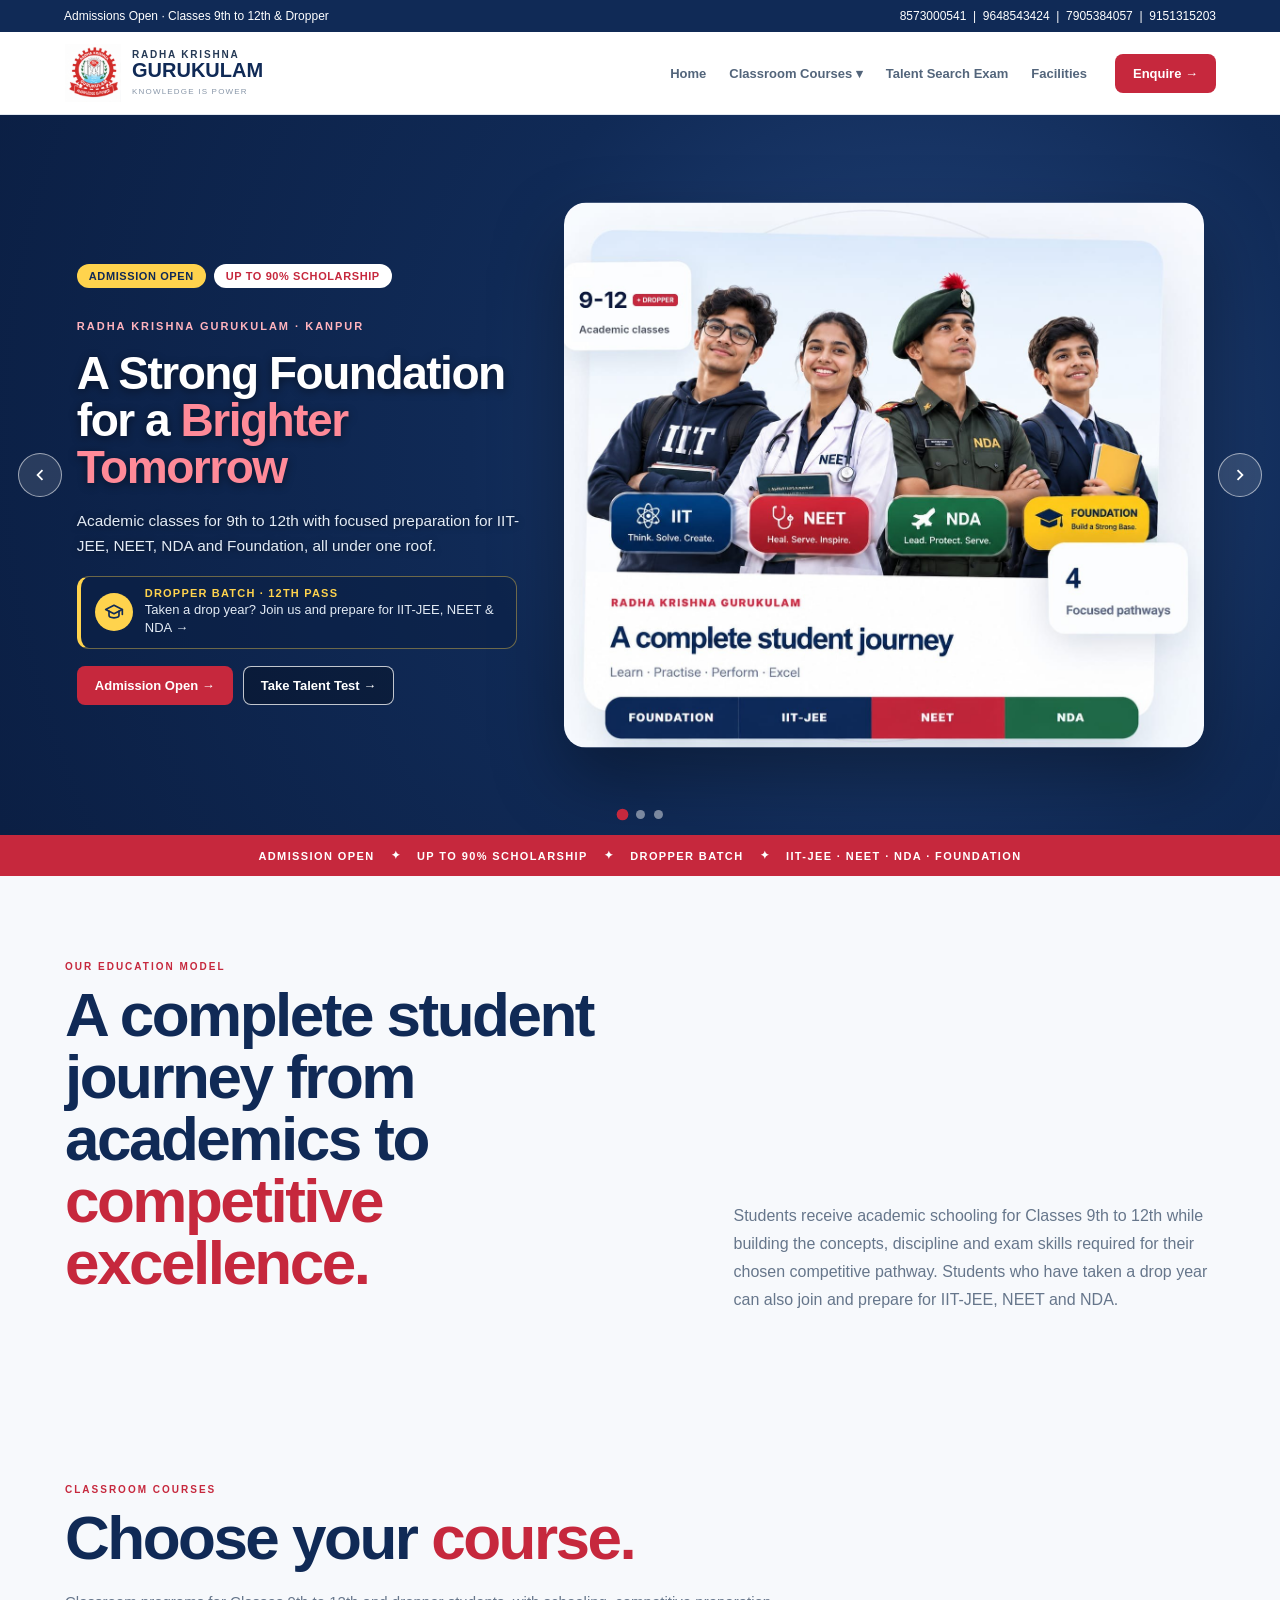
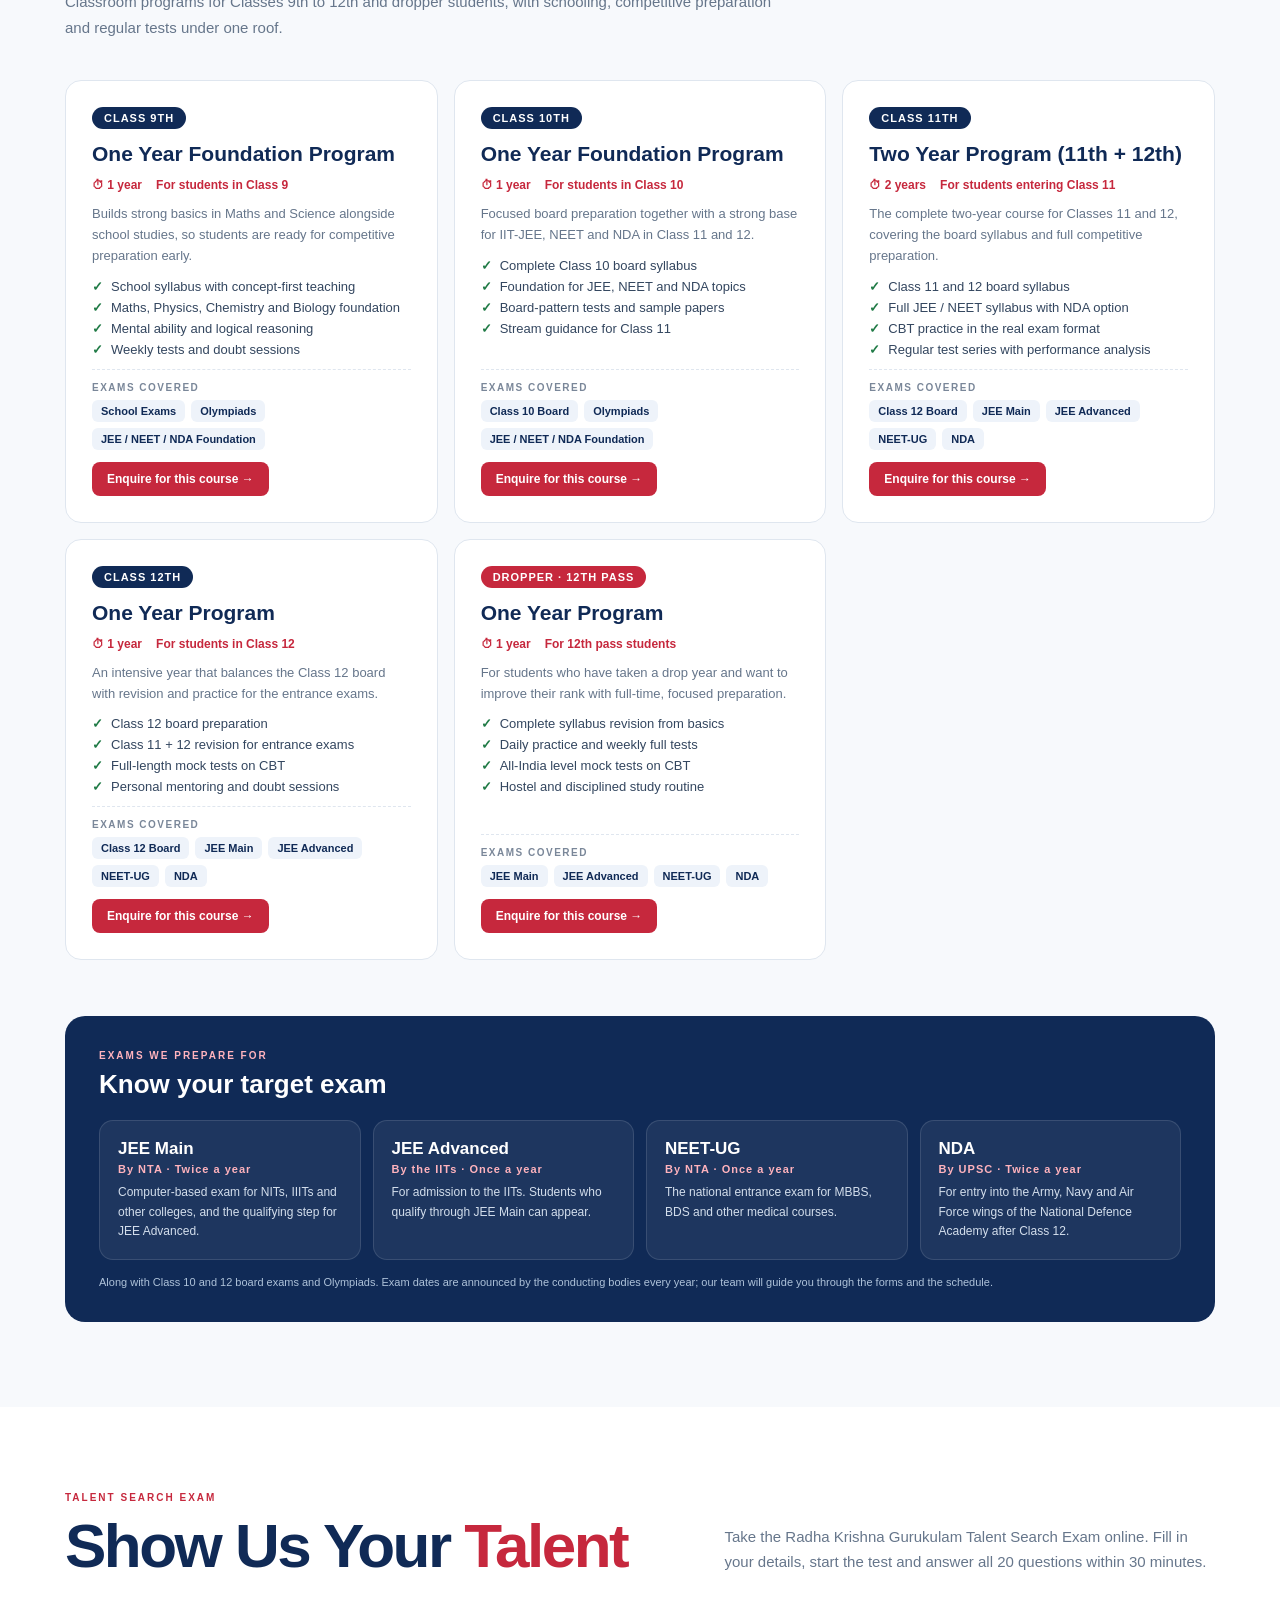
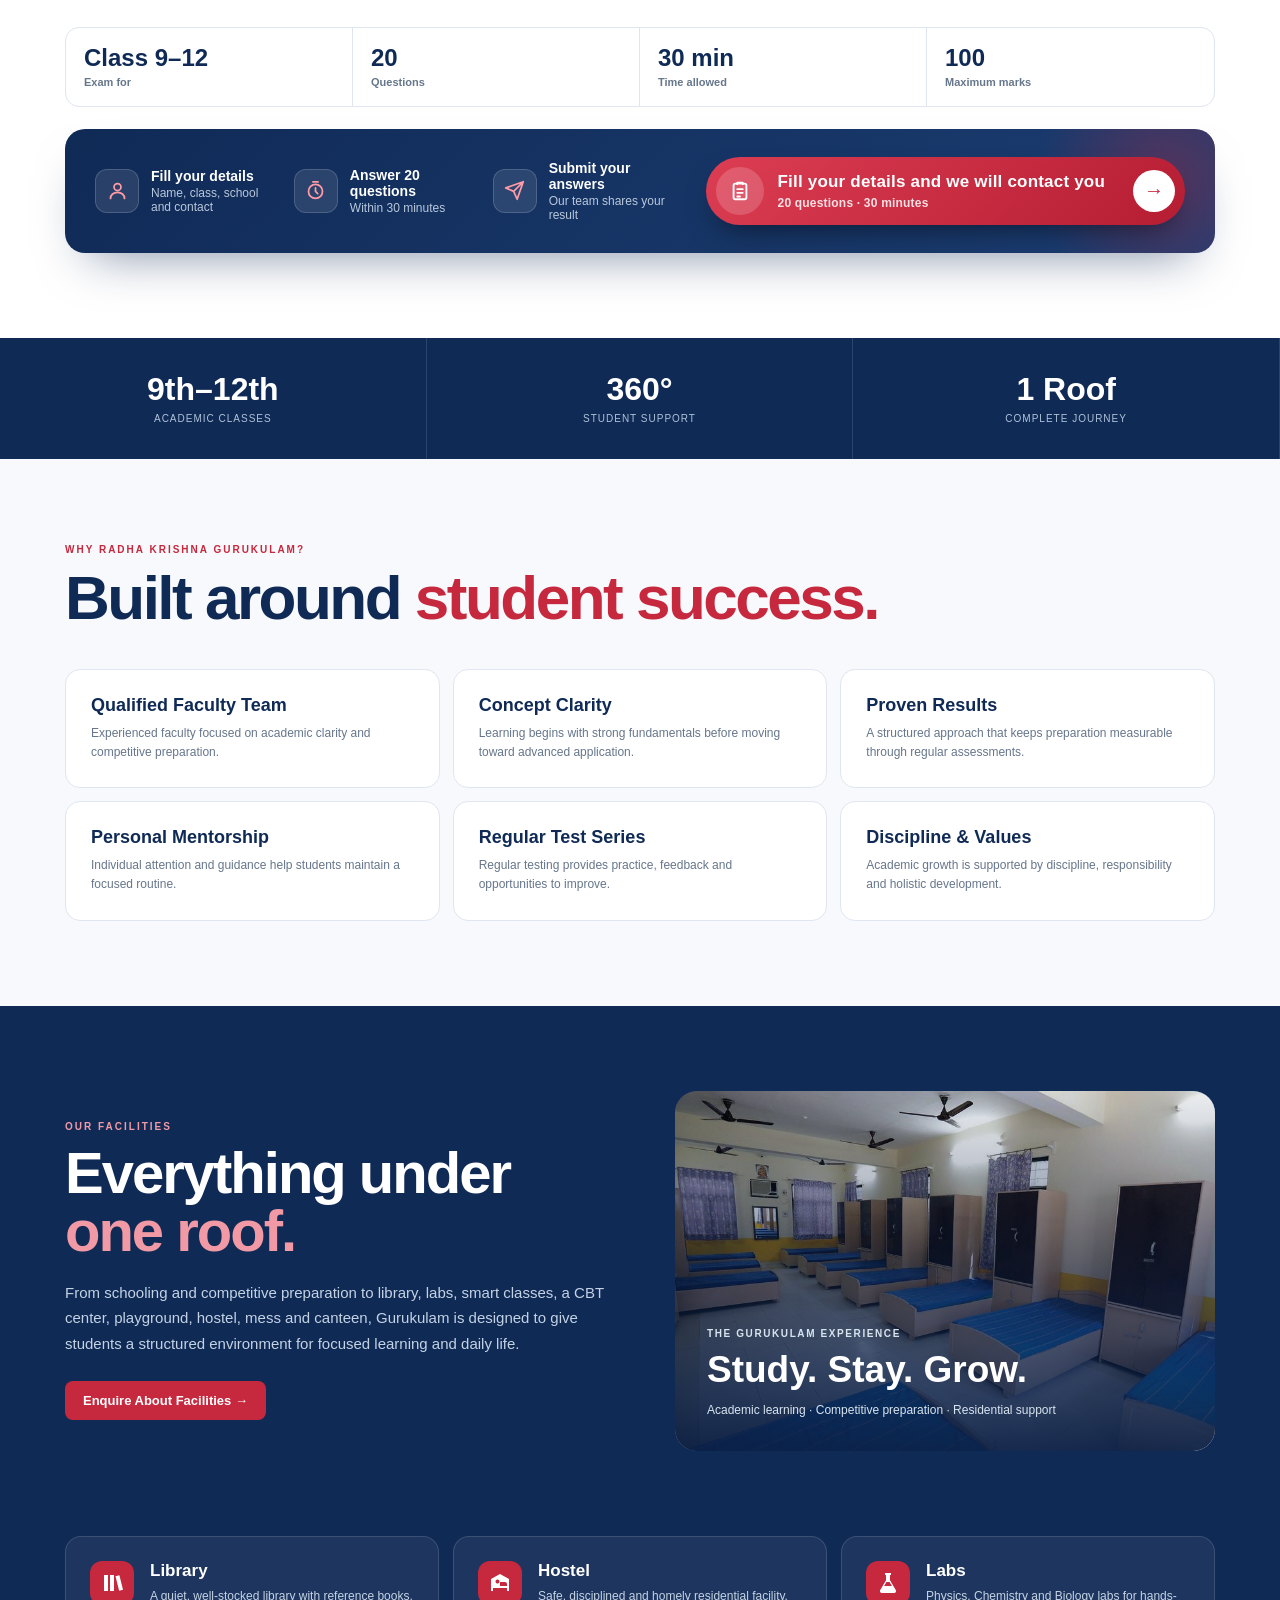
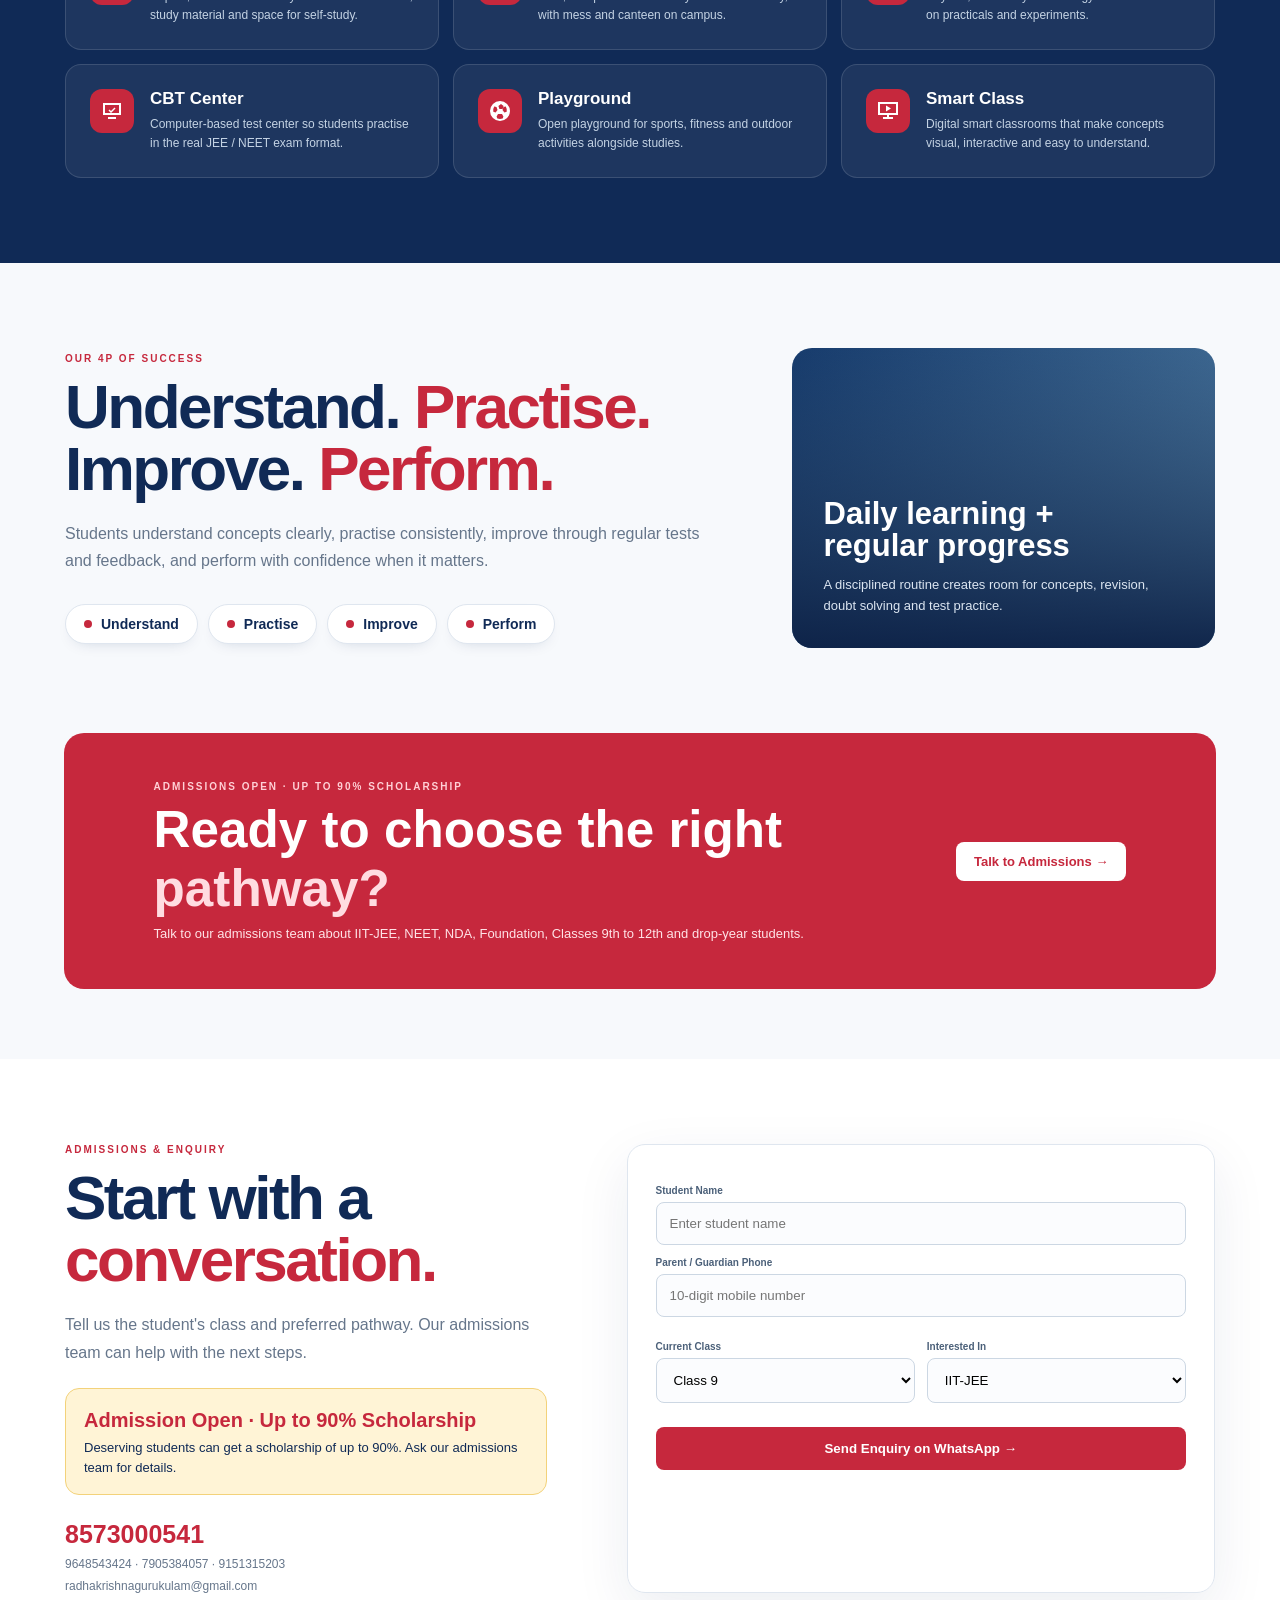
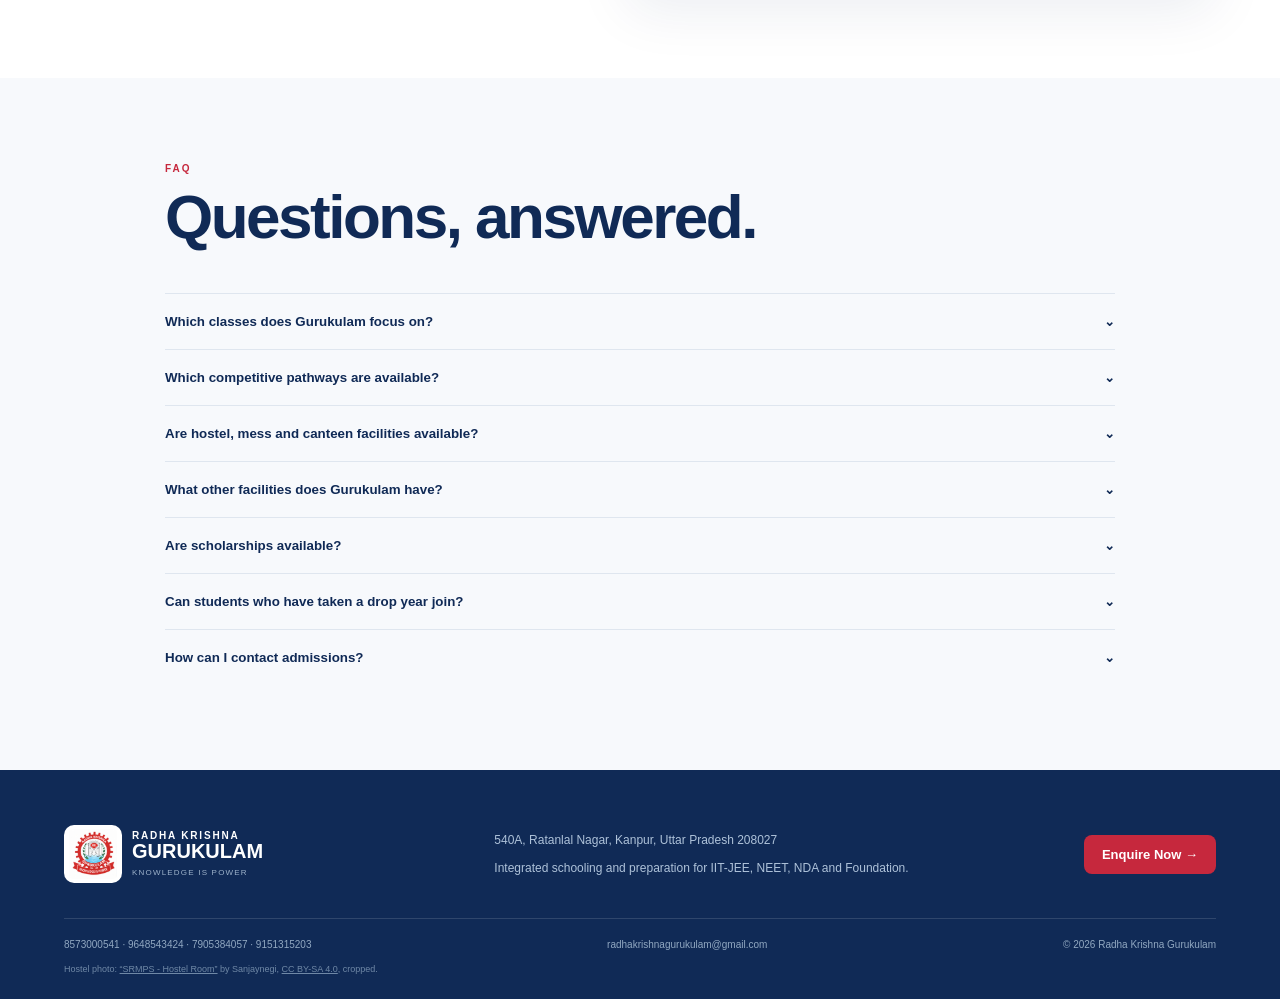
==== commit 346772c9: "Add Classroom Courses section with course list and exam guide - "Classroom Courses" in the nav now o" ====
--- a/index.html
+++ b/index.html
@@ -275,6 +275,38 @@
 .rkg-stats div{padding:33px;text-align:center;border-right:1px solid rgba(255,255,255,.12)}
 .rkg-stats strong{display:block;font-size:32px}
 .rkg-stats span{font-size:10px;color:#aec2d9;text-transform:uppercase;letter-spacing:1px}
+.rkg-dd{position:relative}
+.rkg-dd-menu{display:none;position:absolute;top:100%;left:-14px;z-index:1001;min-width:270px;padding:8px;margin-top:10px;background:#fff;border:1px solid #dfe6ef;border-radius:12px;box-shadow:0 18px 40px rgba(16,42,86,.16)}
+.rkg-dd-menu:before{content:"";position:absolute;left:0;right:0;top:-12px;height:12px}
+.rkg-dd:hover .rkg-dd-menu,.rkg-dd:focus-within .rkg-dd-menu{display:block}
+.rkg-dd-menu a{display:block;padding:9px 12px;border-radius:8px;color:#102a56;font-size:13px}
+.rkg-dd-menu a small{display:block;font-size:11px;font-weight:600;color:#7a8799}
+.rkg-dd-menu a:hover{background:#f3f6fb;color:#c6283d}
+#rkg-courses{scroll-margin-top:90px}
+.rkg-courses-lead{max-width:720px;color:#66768b;font-size:15px;line-height:1.7}
+.rkg-courses{display:grid;grid-template-columns:repeat(3,1fr);gap:16px;margin-top:40px}
+.rkg-course{display:flex;flex-direction:column;gap:12px;background:#fff;border:1px solid #dfe6ef;border-radius:16px;padding:26px;scroll-margin-top:110px}
+.rkg-course:target{border-color:#c6283d;box-shadow:0 0 0 3px rgba(198,40,61,.15)}
+.rkg-course-tag{align-self:flex-start;background:#102a56;color:#fff;border-radius:999px;padding:5px 12px;font-size:11px;font-weight:800;letter-spacing:1px}
+.rkg-course-drop .rkg-course-tag{background:#c6283d}
+.rkg-course h3{font-size:21px;line-height:1.2}
+.rkg-course-meta{display:flex;flex-wrap:wrap;gap:6px 14px;font-size:12px;font-weight:700;color:#c6283d}
+.rkg-course p{font-size:13px;color:#66768b;line-height:1.6}
+.rkg-course ul{list-style:none;display:grid;gap:6px;font-size:13px;color:#33465f}
+.rkg-course li:before{content:"✓";color:#1f7a45;font-weight:900;margin-right:8px}
+.rkg-course-exams{border-top:1px dashed #dfe6ef;padding-top:12px;margin-top:auto}
+.rkg-course-exams b{display:block;font-size:10px;letter-spacing:1.5px;color:#7a8799;margin-bottom:7px}
+.rkg-chips{display:flex;flex-wrap:wrap;gap:6px}
+.rkg-chips span{background:#eef3fa;color:#102a56;border-radius:6px;padding:5px 9px;font-size:11px;font-weight:800}
+.rkg-course .rkg-btn{align-self:flex-start;padding:10px 15px;font-size:12px}
+.rkg-exams{margin-top:56px;background:#102a56;color:#fff;border-radius:20px;padding:34px}
+.rkg-exams h3{font-size:26px;margin:8px 0 20px}
+.rkg-exam-grid{display:grid;grid-template-columns:repeat(4,1fr);gap:12px}
+.rkg-exam{background:rgba(255,255,255,.06);border:1px solid rgba(255,255,255,.12);border-radius:14px;padding:18px}
+.rkg-exam strong{display:block;font-size:17px;margin-bottom:4px}
+.rkg-exam small{display:block;font-size:11px;font-weight:800;letter-spacing:1px;color:#ffb3bd;margin-bottom:8px}
+.rkg-exam p{font-size:12px;line-height:1.6;color:#d3deec}
+.rkg-exams-note{margin-top:16px;font-size:11px;color:#aec2d9}
 .rkg-reasons{display:grid;grid-template-columns:repeat(3,1fr);gap:13px;margin-top:40px}
 .rkg-reason{background:#fff;border:1px solid #dfe6ef;border-radius:15px;padding:25px}
 .rkg-reason h3{font-size:18px;margin-bottom:8px}
@@ -351,6 +383,7 @@
 .rkg-caption{width:38%;bottom:14%}
 .rkg-talent{padding-left:25px;padding-right:25px}.rkg-talent-head{grid-template-columns:1fr;gap:0}.rkg-tse-qs{grid-template-columns:1fr}
 .rkg-reasons{grid-template-columns:1fr 1fr}
+.rkg-courses,.rkg-exam-grid{grid-template-columns:1fr 1fr}
 .rkg-facilities{grid-template-columns:1fr 1fr}
 .rkg-campus-inner,.rkg-method,.rkg-admission-grid{grid-template-columns:1fr;gap:40px}.rkg-intro{grid-template-columns:1fr;gap:10px}
 .rkg-footer-top,.rkg-footer-bottom{display:grid}
@@ -367,8 +400,8 @@
 }
 @media(max-width:560px){
 .rkg-brand{min-width:0}.rkg-brand img{width:48px;height:48px}.rkg-brand strong{font-size:16px}
-.rkg-strip-br{flex-basis:100%;height:0;overflow:hidden}.rkg-reasons,.rkg-facilities{grid-template-columns:1fr}.rkg-modal{width:100%;max-height:100dvh;height:100dvh;border-radius:0}.rkg-modal-head{padding:12px 16px}.rkg-modal-head strong{font-size:16px}.rkg-tse-cta{padding:22px 18px}.rkg-tse-how{grid-template-columns:1fr;gap:14px}.rkg-tse-cta .rkg-tse-open{justify-self:stretch}.rkg-tse-open{width:100%;gap:12px;padding:8px}.rkg-tse-open-ic{width:42px;height:42px}.rkg-tse-open-ic svg{width:20px;height:20px}.rkg-tse-open-txt b{font-size:15px}.rkg-tse-open-txt small{font-size:11.5px}.rkg-tse-open-arw{width:38px;height:38px;margin-left:4px;font-size:18px}.rkg-tse{padding:20px 16px}.rkg-tse-fields,.rkg-q-opts{grid-template-columns:1fr}.rkg-tse-meta{grid-template-columns:1fr 1fr}.rkg-tse-meta div:nth-child(2){border-right:0}.rkg-tse-meta div:nth-child(-n+2){border-bottom:1px solid #dfe6ef}.rkg-tse-bar{top:74px}.rkg-stats{grid-template-columns:1fr}.rkg-stats div{padding:22px;border-right:0;border-bottom:1px solid rgba(255,255,255,.12)}.rkg-stats div:last-child{border-bottom:0}.rkg-stats strong{font-size:25px}
-.rkg-section{padding:70px 18px}.rkg-talent,.rkg-admission{padding-left:18px;padding-right:18px}
+.rkg-strip-br{flex-basis:100%;height:0;overflow:hidden}.rkg-reasons,.rkg-facilities,.rkg-courses,.rkg-exam-grid{grid-template-columns:1fr}.rkg-modal{width:100%;max-height:100dvh;height:100dvh;border-radius:0}.rkg-modal-head{padding:12px 16px}.rkg-modal-head strong{font-size:16px}.rkg-tse-cta{padding:22px 18px}.rkg-tse-how{grid-template-columns:1fr;gap:14px}.rkg-tse-cta .rkg-tse-open{justify-self:stretch}.rkg-tse-open{width:100%;gap:12px;padding:8px}.rkg-tse-open-ic{width:42px;height:42px}.rkg-tse-open-ic svg{width:20px;height:20px}.rkg-tse-open-txt b{font-size:15px}.rkg-tse-open-txt small{font-size:11.5px}.rkg-tse-open-arw{width:38px;height:38px;margin-left:4px;font-size:18px}.rkg-tse{padding:20px 16px}.rkg-tse-fields,.rkg-q-opts{grid-template-columns:1fr}.rkg-tse-meta{grid-template-columns:1fr 1fr}.rkg-tse-meta div:nth-child(2){border-right:0}.rkg-tse-meta div:nth-child(-n+2){border-bottom:1px solid #dfe6ef}.rkg-tse-bar{top:74px}.rkg-stats{grid-template-columns:1fr}.rkg-stats div{padding:22px;border-right:0;border-bottom:1px solid rgba(255,255,255,.12)}.rkg-stats div:last-child{border-bottom:0}.rkg-stats strong{font-size:25px}
+.rkg-section{padding:70px 18px}.rkg-exams{padding:24px 18px}.rkg-talent,.rkg-admission{padding-left:18px;padding-right:18px}
 .rkg-cta{margin:0 16px 50px;padding:38px 25px;display:block}.rkg-cta .rkg-btn{margin-top:22px}
 .rkg-two{grid-template-columns:1fr;gap:0}
 }
@@ -399,7 +432,16 @@
   </a>
   <div class="rkg-links">
     <a href="#rkg-home">Home</a>
-    <a href="#rkg-why">Classroom Courses</a>
+    <div class="rkg-dd">
+      <a href="#rkg-courses">Classroom Courses ▾</a>
+      <div class="rkg-dd-menu">
+        <a href="#rkg-course-9">Class 9th<small>One Year Foundation Program</small></a>
+        <a href="#rkg-course-10">Class 10th<small>One Year Foundation Program</small></a>
+        <a href="#rkg-course-11">Class 11th<small>Two Year Program (11th + 12th)</small></a>
+        <a href="#rkg-course-12">Class 12th<small>One Year Program</small></a>
+        <a href="#rkg-course-dropper">Dropper (12th Pass)<small>One Year Program</small></a>
+      </div>
+    </div>
     <a href="#rkg-talent">Talent Search Exam</a>
     <a href="#rkg-campus">Facilities</a>
   </div>
@@ -482,6 +524,65 @@
       <img class="rkg-intro-img" src="https://images.unsplash.com/photo-1709290749293-c6152a187b14?auto=format&fit=crop&w=1000&q=70" alt="Indian students in school uniform studying in a classroom with their teacher" loading="lazy" onerror="this.remove()">
       <p>Students receive academic schooling for Classes 9th to 12th while building the concepts, discipline and exam skills required for their chosen competitive pathway. Students who have taken a drop year can also join and prepare for IIT-JEE, NEET and NDA.</p>
     </div>
+  </div>
+</section>
+
+<section id="rkg-courses" class="rkg-section">
+  <div class="rkg-label">CLASSROOM COURSES</div>
+  <h2>Choose your <span>course.</span></h2>
+  <p class="rkg-courses-lead">Classroom programs for Classes 9th to 12th and dropper students, with schooling, competitive preparation and regular tests under one roof.</p>
+  <div class="rkg-courses">
+    <article class="rkg-course" id="rkg-course-9">
+      <span class="rkg-course-tag">CLASS 9TH</span>
+      <h3>One Year Foundation Program</h3>
+      <div class="rkg-course-meta"><span>⏱ 1 year</span><span>For students in Class 9</span></div>
+      <p>Builds strong basics in Maths and Science alongside school studies, so students are ready for competitive preparation early.</p>
+      <ul><li>School syllabus with concept-first teaching</li><li>Maths, Physics, Chemistry and Biology foundation</li><li>Mental ability and logical reasoning</li><li>Weekly tests and doubt sessions</li></ul>
+      <div class="rkg-course-exams"><b>EXAMS COVERED</b><div class="rkg-chips"><span>School Exams</span><span>Olympiads</span><span>JEE / NEET / NDA Foundation</span></div></div>
+      <a class="rkg-btn" href="#rkg-admission" data-course-class="Class 9">Enquire for this course →</a>
+    </article>
+    <article class="rkg-course" id="rkg-course-10">
+      <span class="rkg-course-tag">CLASS 10TH</span>
+      <h3>One Year Foundation Program</h3>
+      <div class="rkg-course-meta"><span>⏱ 1 year</span><span>For students in Class 10</span></div>
+      <p>Focused board preparation together with a strong base for IIT-JEE, NEET and NDA in Class 11 and 12.</p>
+      <ul><li>Complete Class 10 board syllabus</li><li>Foundation for JEE, NEET and NDA topics</li><li>Board-pattern tests and sample papers</li><li>Stream guidance for Class 11</li></ul>
+      <div class="rkg-course-exams"><b>EXAMS COVERED</b><div class="rkg-chips"><span>Class 10 Board</span><span>Olympiads</span><span>JEE / NEET / NDA Foundation</span></div></div>
+      <a class="rkg-btn" href="#rkg-admission" data-course-class="Class 10">Enquire for this course →</a>
+    </article>
+    <article class="rkg-course" id="rkg-course-11">
+      <span class="rkg-course-tag">CLASS 11TH</span>
+      <h3>Two Year Program (11th + 12th)</h3>
+      <div class="rkg-course-meta"><span>⏱ 2 years</span><span>For students entering Class 11</span></div>
+      <p>The complete two-year course for Classes 11 and 12, covering the board syllabus and full competitive preparation.</p>
+      <ul><li>Class 11 and 12 board syllabus</li><li>Full JEE / NEET syllabus with NDA option</li><li>CBT practice in the real exam format</li><li>Regular test series with performance analysis</li></ul>
+      <div class="rkg-course-exams"><b>EXAMS COVERED</b><div class="rkg-chips"><span>Class 12 Board</span><span>JEE Main</span><span>JEE Advanced</span><span>NEET-UG</span><span>NDA</span></div></div>
+      <a class="rkg-btn" href="#rkg-admission" data-course-class="Class 11">Enquire for this course →</a>
+    </article>
+    <article class="rkg-course" id="rkg-course-12">
+      <span class="rkg-course-tag">CLASS 12TH</span>
+      <h3>One Year Program</h3>
+      <div class="rkg-course-meta"><span>⏱ 1 year</span><span>For students in Class 12</span></div>
+      <p>An intensive year that balances the Class 12 board with revision and practice for the entrance exams.</p>
+      <ul><li>Class 12 board preparation</li><li>Class 11 + 12 revision for entrance exams</li><li>Full-length mock tests on CBT</li><li>Personal mentoring and doubt sessions</li></ul>
+      <div class="rkg-course-exams"><b>EXAMS COVERED</b><div class="rkg-chips"><span>Class 12 Board</span><span>JEE Main</span><span>JEE Advanced</span><span>NEET-UG</span><span>NDA</span></div></div>
+      <a class="rkg-btn" href="#rkg-admission" data-course-class="Class 12">Enquire for this course →</a>
+    </article>
+    <article class="rkg-course rkg-course-drop" id="rkg-course-dropper">
+      <span class="rkg-course-tag">DROPPER · 12TH PASS</span>
+      <h3>One Year Program</h3>
+      <div class="rkg-course-meta"><span>⏱ 1 year</span><span>For 12th pass students</span></div>
+      <p>For students who have taken a drop year and want to improve their rank with full-time, focused preparation.</p>
+      <ul><li>Complete syllabus revision from basics</li><li>Daily practice and weekly full tests</li><li>All-India level mock tests on CBT</li><li>Hostel and disciplined study routine</li></ul>
+      <div class="rkg-course-exams"><b>EXAMS COVERED</b><div class="rkg-chips"><span>JEE Main</span><span>JEE Advanced</span><span>NEET-UG</span><span>NDA</span></div></div>
+      <a class="rkg-btn" href="#rkg-admission" data-course-class="12th Pass / Drop Year">Enquire for this course →</a>
+    </article>
+  </div>
+  <div class="rkg-exams">
+    <div class="rkg-label" style="color:#ffb3bd">EXAMS WE PREPARE FOR</div>
+    <h3>Know your target exam</h3>
+    <div class="rkg-exam-grid"><div class="rkg-exam"><strong>JEE Main</strong><small>By NTA · Twice a year</small><p>Computer-based exam for NITs, IIITs and other colleges, and the qualifying step for JEE Advanced.</p></div><div class="rkg-exam"><strong>JEE Advanced</strong><small>By the IITs · Once a year</small><p>For admission to the IITs. Students who qualify through JEE Main can appear.</p></div><div class="rkg-exam"><strong>NEET-UG</strong><small>By NTA · Once a year</small><p>The national entrance exam for MBBS, BDS and other medical courses.</p></div><div class="rkg-exam"><strong>NDA</strong><small>By UPSC · Twice a year</small><p>For entry into the Army, Navy and Air Force wings of the National Defence Academy after Class 12.</p></div></div>
+    <p class="rkg-exams-note">Along with Class 10 and 12 board exams and Olympiads. Exam dates are announced by the conducting bodies every year; our team will guide you through the forms and the schedule.</p>
   </div>
 </section>
 
@@ -850,5 +951,8 @@
   }
 })();
 </script>
+<script>
+document.querySelectorAll('[data-course-class]').forEach(function(a){a.addEventListener('click',function(){var s=document.getElementById('rkg-class');if(s)s.value=a.getAttribute('data-course-class')})});
+</script>
 </body>
 </html>
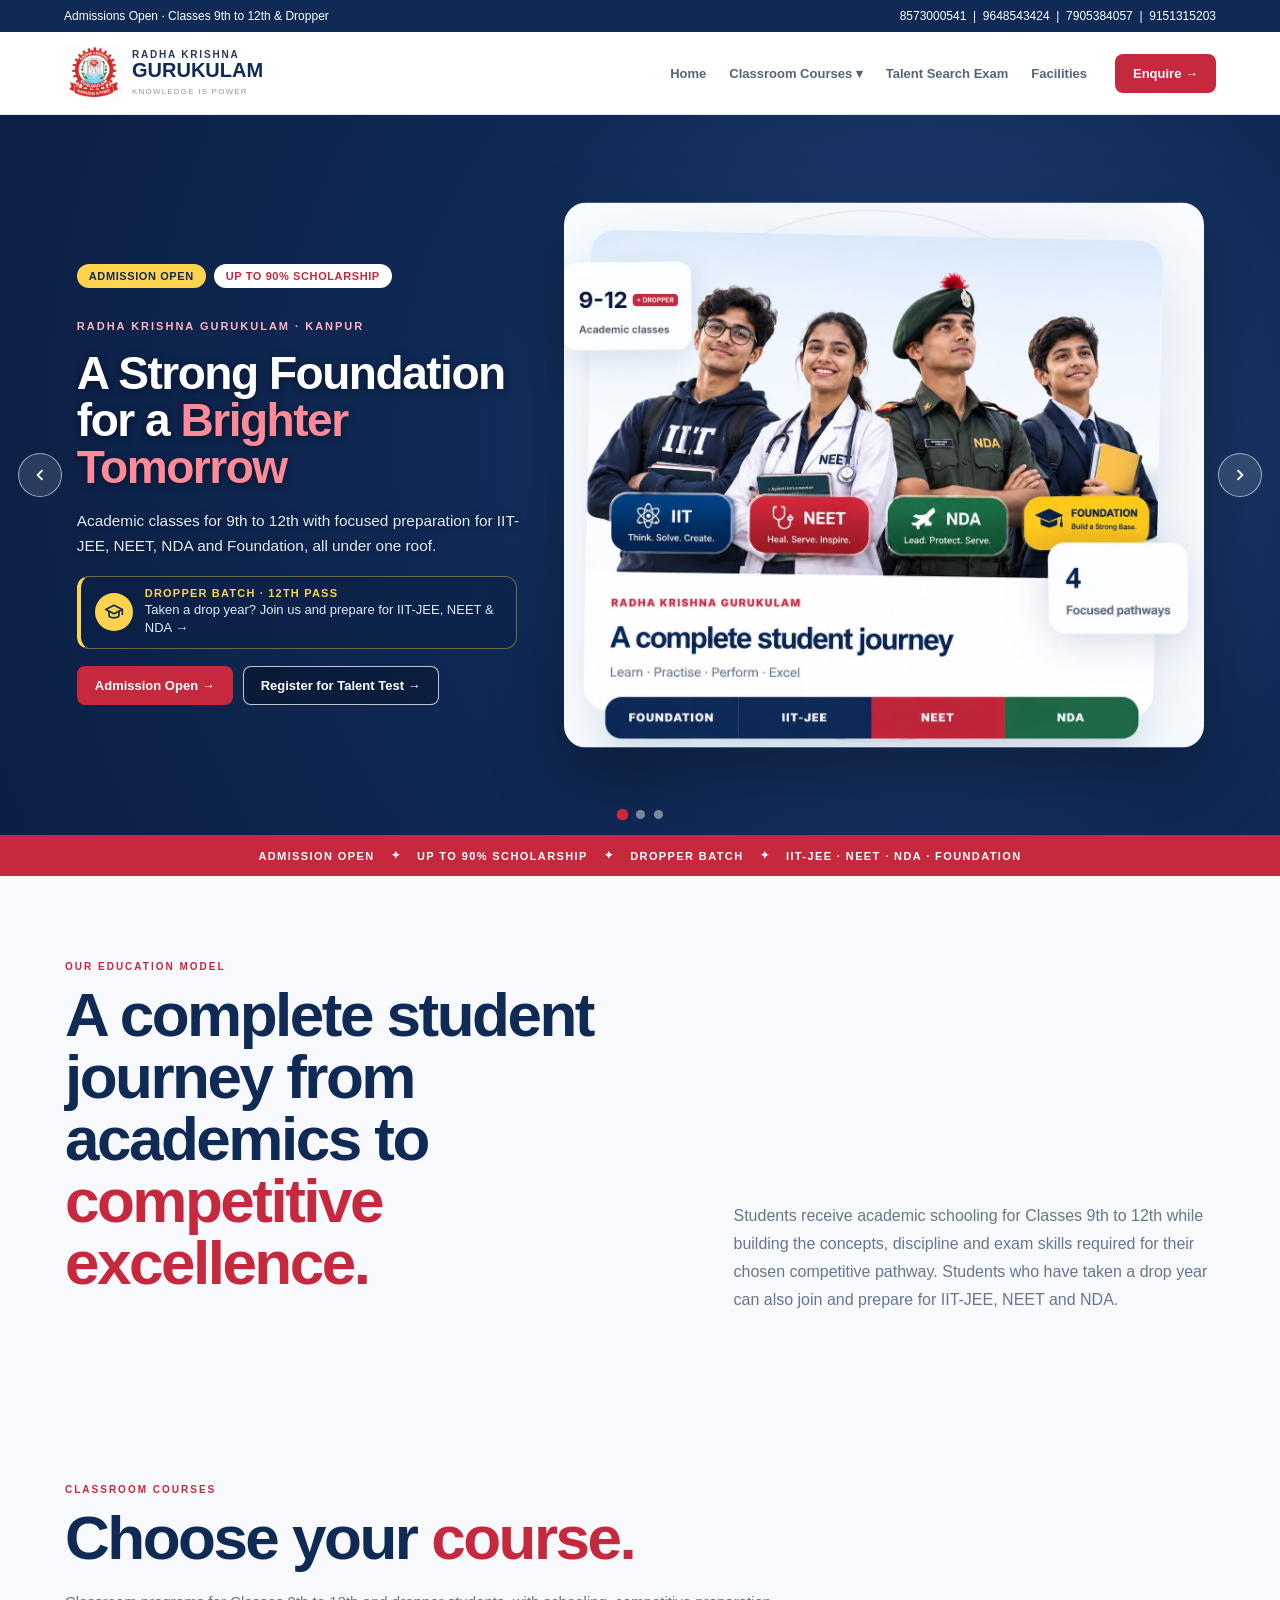
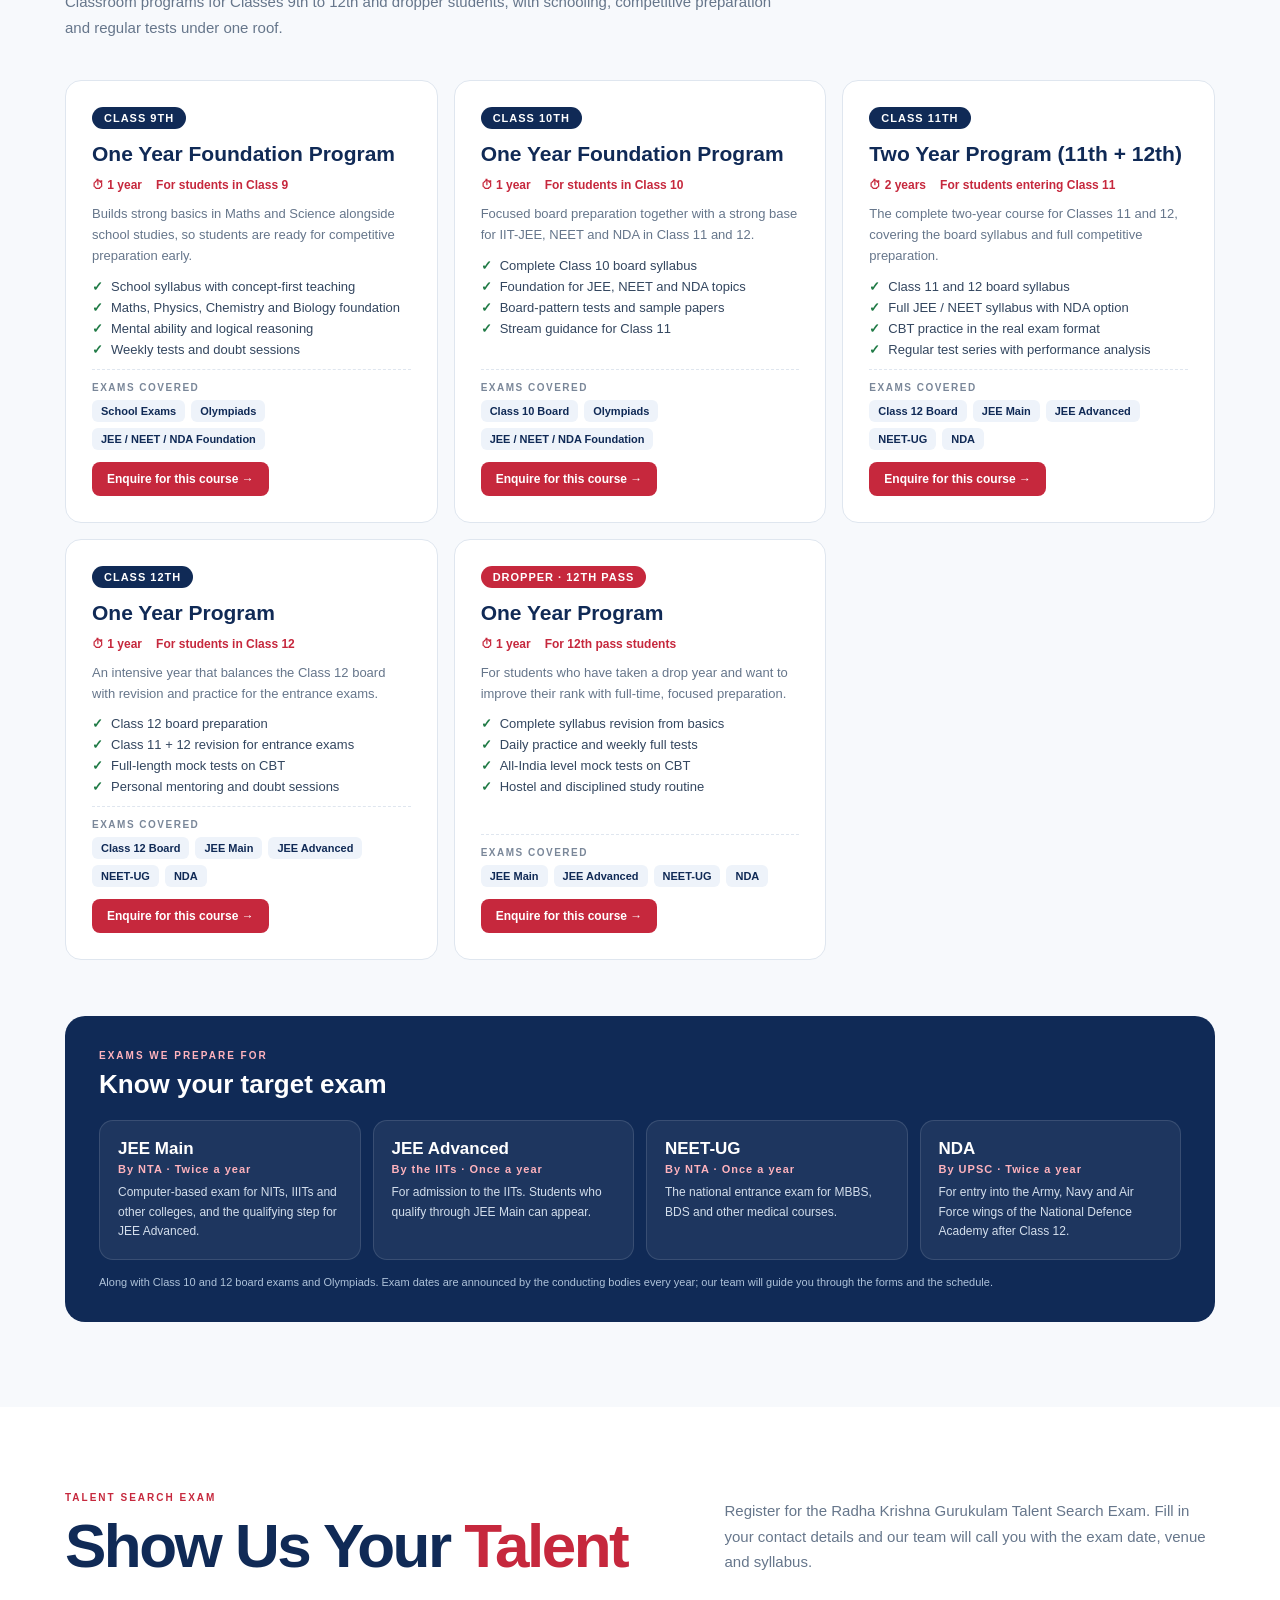
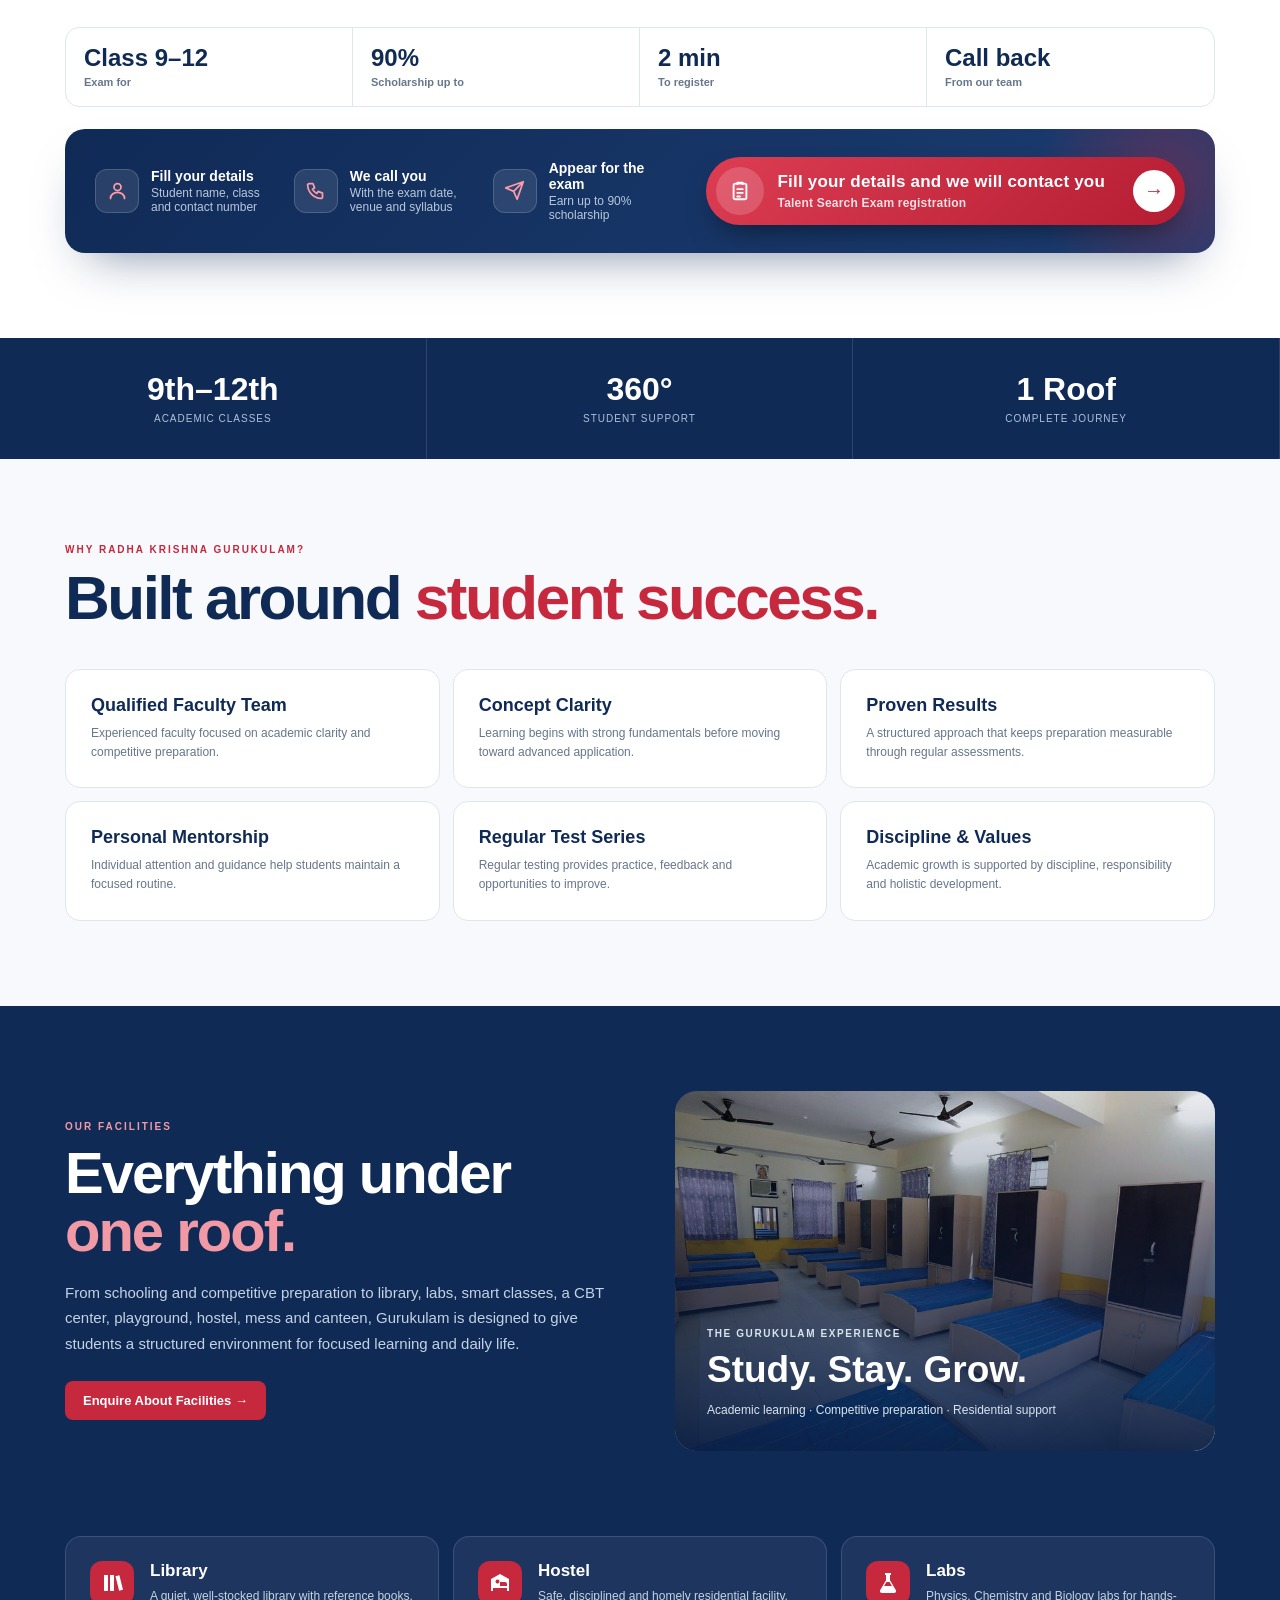
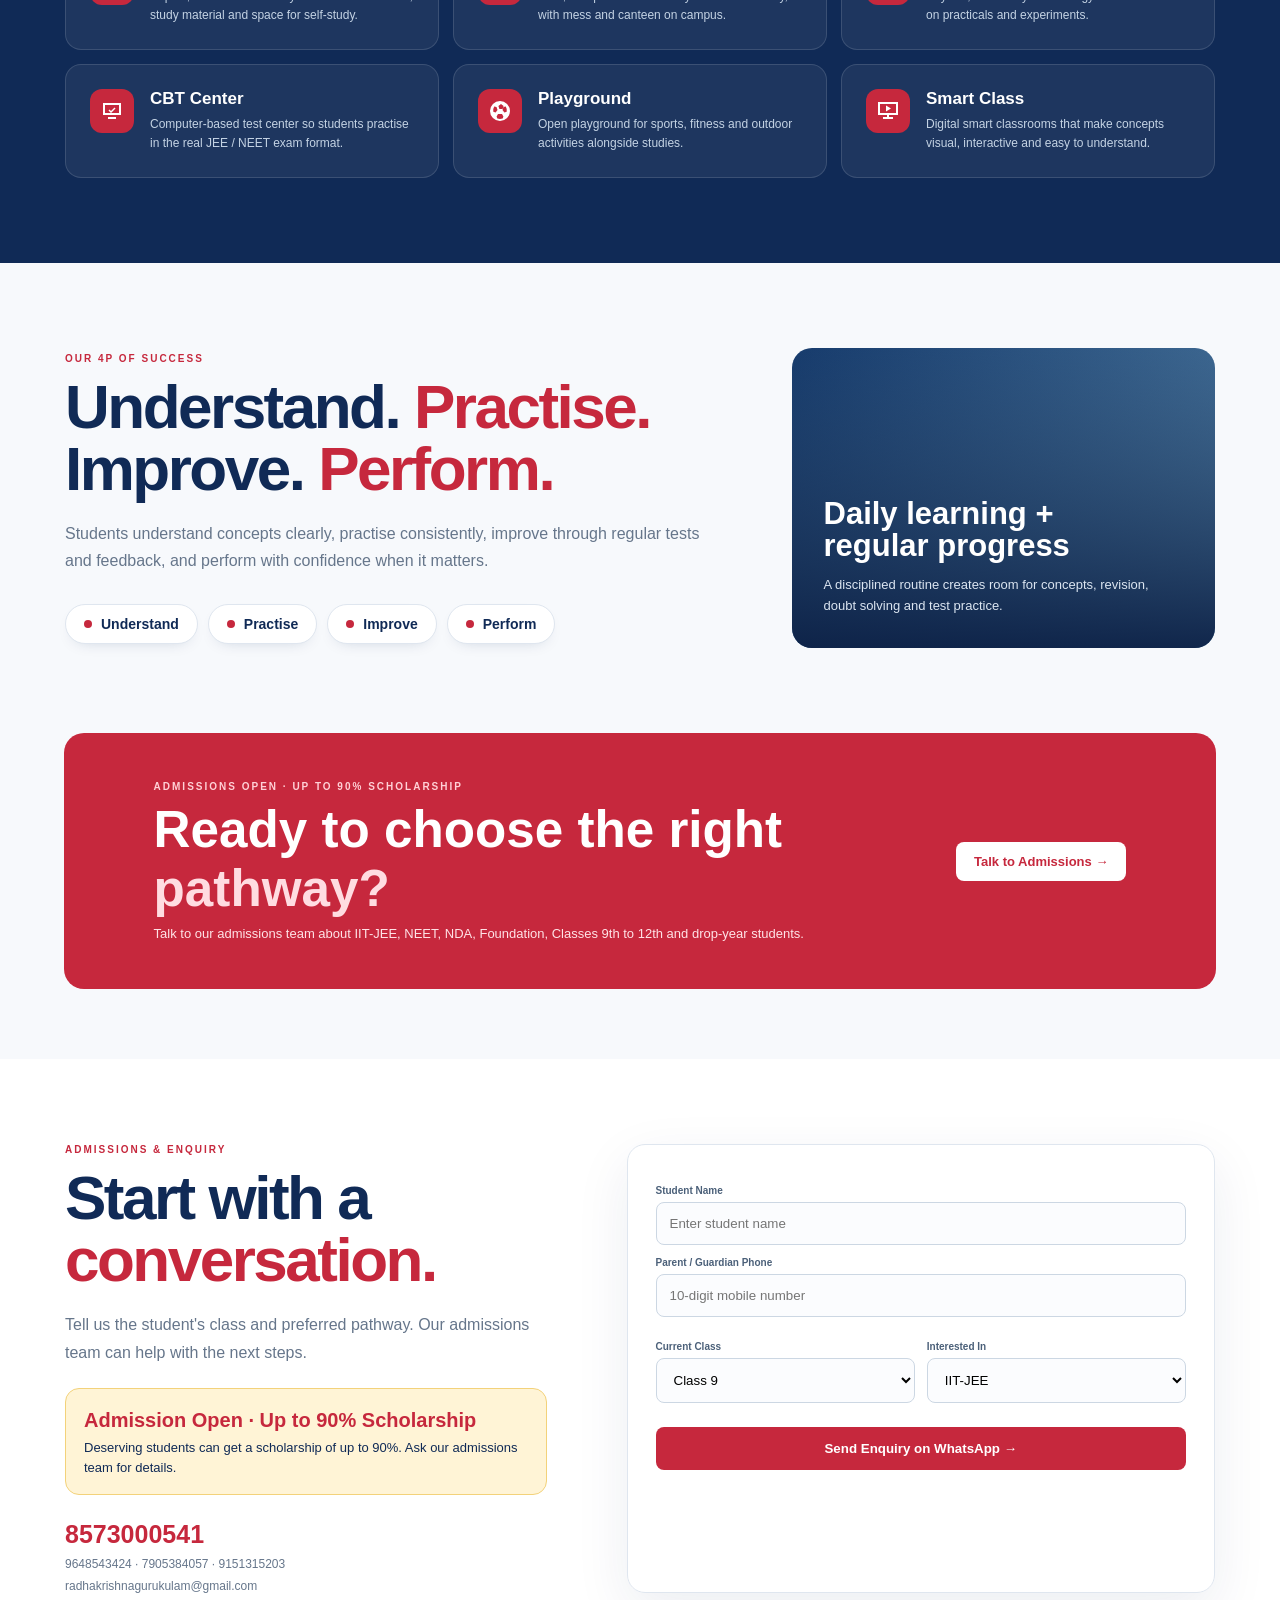
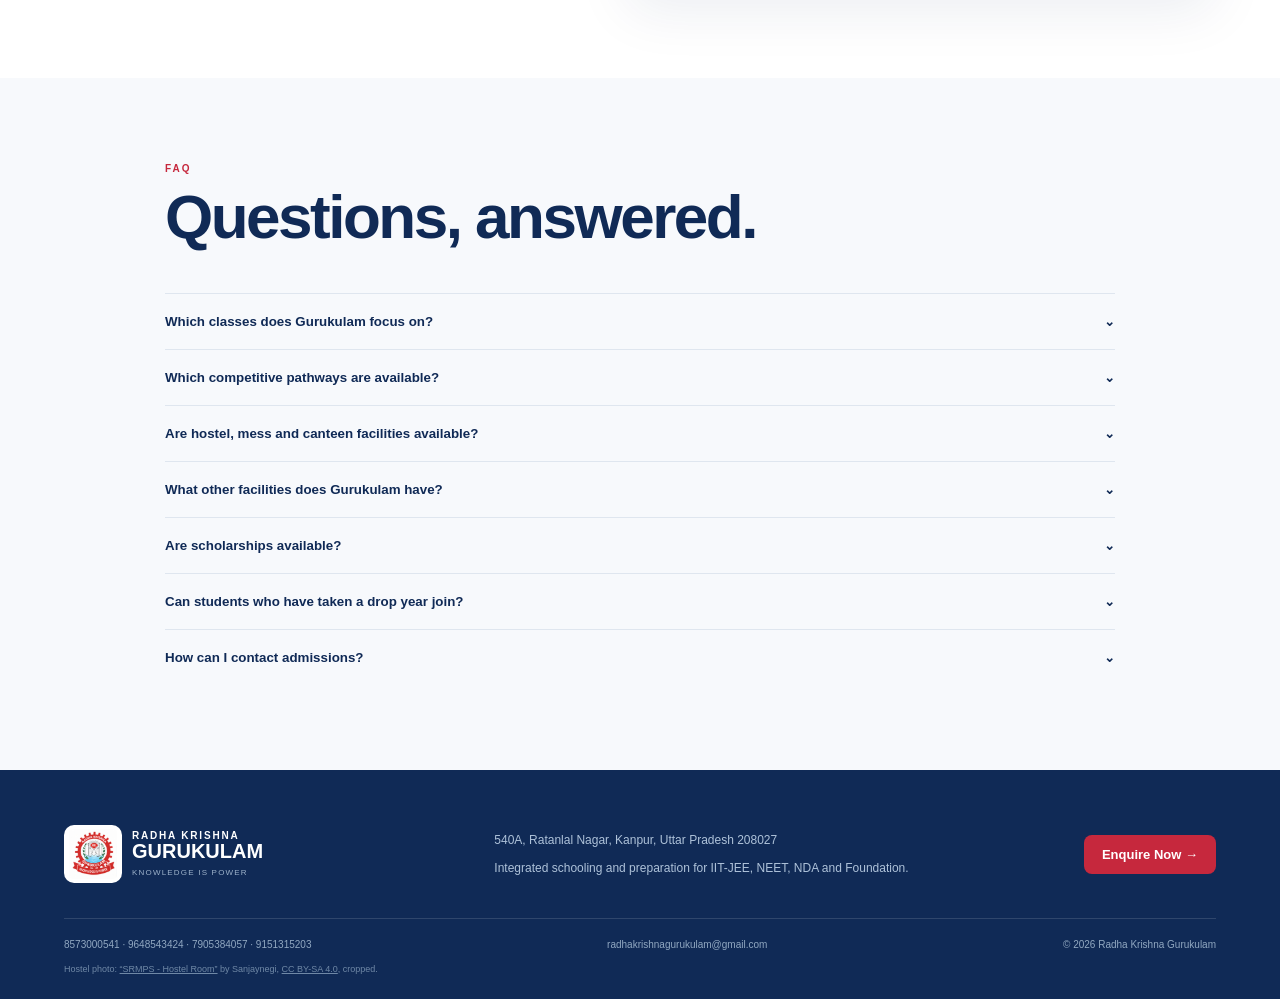
==== commit 84605e31: "Talent Search Exam form: collect contact details only, no online paper - The pop-up now only asks fo" ====
--- a/index.html
+++ b/index.html
@@ -222,19 +222,6 @@
 .rkg-tse-btn:active{transform:translateY(0);box-shadow:0 6px 16px -8px rgba(198,40,61,.75)}
 .rkg-tse-btn:focus-visible{outline:3px solid rgba(198,40,61,.35);outline-offset:3px}
 .rkg-tse-btn:disabled{opacity:.6;cursor:wait;transform:none}
-.rkg-tse-bar{position:sticky;top:83px;z-index:5;display:flex;justify-content:space-between;align-items:center;gap:12px;background:#102a56;color:#fff;border-radius:12px;padding:12px 18px;margin-bottom:22px;font-size:13px;font-weight:700}
-.rkg-tse-bar b{font-size:20px;font-variant-numeric:tabular-nums}
-.rkg-tse-bar.is-low{background:#c6283d}
-.rkg-tse-qs{display:grid;grid-template-columns:1fr 1fr;gap:14px}
-.rkg-q{border:1px solid #dfe6ef;border-radius:14px;padding:18px;margin:0;min-width:0}
-.rkg-q legend{float:left;width:100%;padding:0;margin-bottom:12px;font-size:14px;font-weight:700;color:#102a56;line-height:1.5}
-.rkg-q legend em{font-style:normal;color:#c6283d;margin-right:6px}
-.rkg-q-grid{clear:both;display:inline-grid;grid-template-columns:repeat(3,38px);gap:4px;margin:0 0 12px;font-weight:700;color:#102a56;text-align:center}
-.rkg-q-opts{clear:both;display:grid;grid-template-columns:1fr 1fr;gap:8px}
-.rkg-q-opts label{margin:0;display:flex;align-items:center;gap:8px;border:1px solid #dfe6ef;border-radius:9px;padding:10px 12px;font-size:13px;font-weight:600;color:#33475f;cursor:pointer}
-.rkg-q-opts label:hover{border-color:#9fb2c8}
-.rkg-q-opts input{accent-color:#c6283d;margin:0}
-.rkg-q-opts label:has(input:checked){border-color:#c6283d;background:#fdf1f3;color:#102a56}
 .rkg-tse-msg{margin:14px 0 0;font-size:13px;font-weight:700;color:#c6283d;min-height:1.2em}
 .rkg-tse [hidden]{display:none!important}
 .rkg-tse-cta{display:grid;grid-template-columns:1fr auto;align-items:center;gap:36px;padding:28px 30px;border-radius:20px;background:linear-gradient(135deg,#102a56 0%,#1b3d72 100%);color:#fff;box-shadow:0 24px 50px -24px rgba(16,42,86,.55);position:relative;overflow:hidden}
@@ -266,7 +253,6 @@
 .rkg-modal-x:hover{background:#f4f7fb}
 .rkg-modal-body{overflow:auto;overscroll-behavior:contain}
 .rkg-modal .rkg-tse{border:0;border-radius:0;box-shadow:none}
-.rkg-modal .rkg-tse-bar{top:0}
 html.rkg-modal-lock{overflow:hidden}
 .rkg-tse-done{text-align:center;padding:30px 10px}
 .rkg-tse-done strong{display:block;font-size:30px;color:#102a56;margin-bottom:8px}
@@ -275,6 +261,21 @@
 .rkg-stats div{padding:33px;text-align:center;border-right:1px solid rgba(255,255,255,.12)}
 .rkg-stats strong{display:block;font-size:32px}
 .rkg-stats span{font-size:10px;color:#aec2d9;text-transform:uppercase;letter-spacing:1px}
+.rkg-burger{display:none;flex:none;width:44px;height:44px;border:1px solid #dfe6ef;border-radius:10px;background:#fff;color:#102a56;cursor:pointer;align-items:center;justify-content:center}
+.rkg-burger svg{width:22px;height:22px;fill:currentColor}
+.rkg-burger .rkg-x,.rkg-burger[aria-expanded="true"] .rkg-bars{display:none}
+.rkg-burger[aria-expanded="true"] .rkg-x{display:block}
+.rkg-mnav{position:absolute;top:100%;left:0;right:0;max-height:calc(100dvh - 80px);overflow-y:auto;background:#fff;border-bottom:1px solid #e2e8f0;box-shadow:0 18px 30px rgba(16,42,86,.14);padding:8px 18px 20px}
+.rkg-mnav[hidden]{display:none}
+.rkg-mnav>a,.rkg-mnav summary{display:flex;justify-content:space-between;align-items:center;padding:14px 4px;border-bottom:1px solid #edf1f6;font-size:15px;font-weight:700;color:#102a56;cursor:pointer;list-style:none}
+.rkg-mnav summary::-webkit-details-marker{display:none}
+.rkg-mnav summary:after{content:"▾";color:#c6283d;transition:transform .2s}
+.rkg-mnav details[open] summary:after{transform:rotate(180deg)}
+.rkg-mnav details div{padding:4px 0 8px 12px;border-bottom:1px solid #edf1f6}
+.rkg-mnav details a{display:block;padding:9px 4px;font-size:14px;font-weight:700;color:#33465f}
+.rkg-mnav details a small{display:block;font-size:12px;font-weight:500;color:#7a8799}
+.rkg-mnav .rkg-btn{display:flex;margin-top:16px;padding:14px}
+.rkg-mnav .rkg-mnav-call{display:block;margin-top:12px;text-align:center;font-size:13px;color:#53657b}
 .rkg-dd{position:relative}
 .rkg-dd-menu{display:none;position:absolute;top:100%;left:-14px;z-index:1001;min-width:270px;padding:8px;margin-top:10px;background:#fff;border:1px solid #dfe6ef;border-radius:12px;box-shadow:0 18px 40px rgba(16,42,86,.16)}
 .rkg-dd-menu:before{content:"";position:absolute;left:0;right:0;top:-12px;height:12px}
@@ -379,9 +380,9 @@
 .rkg-credit a{text-decoration:underline}
 @media(max-width:900px){
 .rkg-top{justify-content:center}.rkg-top span:last-child{display:none}
-.rkg-links{display:none}.rkg-nav{padding:12px 18px}
+.rkg-links{display:none}.rkg-nav{padding:12px 18px;gap:10px}.rkg-nav>.rkg-btn{margin-left:auto;white-space:nowrap}.rkg-burger{display:inline-flex}
 .rkg-caption{width:38%;bottom:14%}
-.rkg-talent{padding-left:25px;padding-right:25px}.rkg-talent-head{grid-template-columns:1fr;gap:0}.rkg-tse-qs{grid-template-columns:1fr}
+.rkg-talent{padding-left:25px;padding-right:25px}.rkg-talent-head{grid-template-columns:1fr;gap:0}
 .rkg-reasons{grid-template-columns:1fr 1fr}
 .rkg-courses,.rkg-exam-grid{grid-template-columns:1fr 1fr}
 .rkg-facilities{grid-template-columns:1fr 1fr}
@@ -400,11 +401,12 @@
 }
 @media(max-width:560px){
 .rkg-brand{min-width:0}.rkg-brand img{width:48px;height:48px}.rkg-brand strong{font-size:16px}
-.rkg-strip-br{flex-basis:100%;height:0;overflow:hidden}.rkg-reasons,.rkg-facilities,.rkg-courses,.rkg-exam-grid{grid-template-columns:1fr}.rkg-modal{width:100%;max-height:100dvh;height:100dvh;border-radius:0}.rkg-modal-head{padding:12px 16px}.rkg-modal-head strong{font-size:16px}.rkg-tse-cta{padding:22px 18px}.rkg-tse-how{grid-template-columns:1fr;gap:14px}.rkg-tse-cta .rkg-tse-open{justify-self:stretch}.rkg-tse-open{width:100%;gap:12px;padding:8px}.rkg-tse-open-ic{width:42px;height:42px}.rkg-tse-open-ic svg{width:20px;height:20px}.rkg-tse-open-txt b{font-size:15px}.rkg-tse-open-txt small{font-size:11.5px}.rkg-tse-open-arw{width:38px;height:38px;margin-left:4px;font-size:18px}.rkg-tse{padding:20px 16px}.rkg-tse-fields,.rkg-q-opts{grid-template-columns:1fr}.rkg-tse-meta{grid-template-columns:1fr 1fr}.rkg-tse-meta div:nth-child(2){border-right:0}.rkg-tse-meta div:nth-child(-n+2){border-bottom:1px solid #dfe6ef}.rkg-tse-bar{top:74px}.rkg-stats{grid-template-columns:1fr}.rkg-stats div{padding:22px;border-right:0;border-bottom:1px solid rgba(255,255,255,.12)}.rkg-stats div:last-child{border-bottom:0}.rkg-stats strong{font-size:25px}
+.rkg-strip-br{flex-basis:100%;height:0;overflow:hidden}.rkg-reasons,.rkg-facilities,.rkg-courses,.rkg-exam-grid{grid-template-columns:1fr}.rkg-modal{width:100%;max-height:100dvh;height:100dvh;border-radius:0}.rkg-modal-head{padding:12px 16px}.rkg-modal-head strong{font-size:16px}.rkg-tse-cta{padding:22px 18px}.rkg-tse-how{grid-template-columns:1fr;gap:14px}.rkg-tse-cta .rkg-tse-open{justify-self:stretch}.rkg-tse-open{width:100%;gap:12px;padding:8px}.rkg-tse-open-ic{width:42px;height:42px}.rkg-tse-open-ic svg{width:20px;height:20px}.rkg-tse-open-txt b{font-size:15px}.rkg-tse-open-txt small{font-size:11.5px}.rkg-tse-open-arw{width:38px;height:38px;margin-left:4px;font-size:18px}.rkg-tse{padding:20px 16px}.rkg-tse-fields{grid-template-columns:1fr}.rkg-tse-meta{grid-template-columns:1fr 1fr}.rkg-tse-meta div:nth-child(2){border-right:0}.rkg-tse-meta div:nth-child(-n+2){border-bottom:1px solid #dfe6ef}.rkg-tse-bar{top:74px}.rkg-stats{grid-template-columns:1fr}.rkg-stats div{padding:22px;border-right:0;border-bottom:1px solid rgba(255,255,255,.12)}.rkg-stats div:last-child{border-bottom:0}.rkg-stats strong{font-size:25px}
 .rkg-section{padding:70px 18px}.rkg-exams{padding:24px 18px}.rkg-talent,.rkg-admission{padding-left:18px;padding-right:18px}
 .rkg-cta{margin:0 16px 50px;padding:38px 25px;display:block}.rkg-cta .rkg-btn{margin-top:22px}
 .rkg-two{grid-template-columns:1fr;gap:0}
 }
+@media(max-width:400px){.rkg-nav>.rkg-btn{display:none}.rkg-burger{margin-left:auto}}
 </style>
 </head>
 <body>
@@ -446,6 +448,28 @@
     <a href="#rkg-campus">Facilities</a>
   </div>
   <a class="rkg-btn" href="#rkg-admission">Enquire →</a>
+  <button type="button" class="rkg-burger" id="rkg-burger" aria-label="Open menu" aria-expanded="false" aria-controls="rkg-mnav">
+    <svg class="rkg-bars" viewBox="0 0 24 24" aria-hidden="true"><path d="M3 6h18v2H3zm0 5h18v2H3zm0 5h18v2H3z"/></svg>
+    <svg class="rkg-x" viewBox="0 0 24 24" aria-hidden="true"><path d="M18.3 5.7 16.9 4.3 12 9.2 7.1 4.3 5.7 5.7 10.6 10.6 5.7 15.5l1.4 1.4 4.9-4.9 4.9 4.9 1.4-1.4-4.9-4.9z"/></svg>
+  </button>
+  <div class="rkg-mnav" id="rkg-mnav" hidden>
+    <a href="#rkg-home">Home</a>
+    <details>
+      <summary>Classroom Courses</summary>
+      <div>
+        <a href="#rkg-courses">All Courses</a>
+        <a href="#rkg-course-9">Class 9th<small>One Year Foundation Program</small></a>
+        <a href="#rkg-course-10">Class 10th<small>One Year Foundation Program</small></a>
+        <a href="#rkg-course-11">Class 11th<small>Two Year Program (11th + 12th)</small></a>
+        <a href="#rkg-course-12">Class 12th<small>One Year Program</small></a>
+        <a href="#rkg-course-dropper">Dropper (12th Pass)<small>One Year Program</small></a>
+      </div>
+    </details>
+    <a href="#rkg-talent">Talent Search Exam</a>
+    <a href="#rkg-campus">Facilities</a>
+    <a class="rkg-btn" href="#rkg-admission">Enquire Now →</a>
+    <a class="rkg-mnav-call" href="tel:+918573000541">Call 8573000541</a>
+  </div>
 </nav>
 
 <section id="rkg-home" class="rkg-hero" aria-roledescription="carousel" aria-label="Highlights">
@@ -488,15 +512,15 @@
       <a class="rkg-drop" href="#rkg-admission"><i aria-hidden="true"><svg viewBox="0 0 24 24"><path d="M2 9l10-5 10 5-10 5z"/><path d="M6 11v5c0 1.7 2.7 3 6 3s6-1.3 6-3v-5M22 9v6"/></svg></i><span><b>DROPPER BATCH · 12TH PASS</b><small>Taken a drop year? Join us and prepare for IIT-JEE, NEET &amp; <span style="white-space:nowrap">NDA →</span></small></span></a>
       <div class="rkg-actions">
         <a class="rkg-btn" href="#rkg-admission">Admission Open →</a>
-        <a class="rkg-ghost" href="#rkg-talent" data-tse-open>Take Talent Test →</a>
+        <a class="rkg-ghost" href="#rkg-talent" data-tse-open>Register for Talent Test →</a>
       </div>
     </div>
     <div class="rkg-cap" aria-hidden="true">
       <small>TALENT SEARCH EXAM</small>
       <h2>Talent Search Exam for <span>Deserving Students</span></h2>
-      <p>Take our online Talent Search Exam and show us your potential. Deserving students may get up to 90% discount on scholarship.</p>
+      <p>Register for our Talent Search Exam and show us your potential. Deserving students may get up to 90% discount on scholarship.</p>
       <div class="rkg-actions">
-        <a class="rkg-btn" href="#rkg-talent">Take Talent Search Exam →</a>
+        <a class="rkg-btn" href="#rkg-talent" data-tse-open>Register for Talent Search Exam →</a>
       </div>
     </div>
     <div class="rkg-cap" aria-hidden="true">
@@ -592,32 +616,32 @@
       <div class="rkg-label">TALENT SEARCH EXAM</div>
       <h2>Show Us Your <span>Talent</span></h2>
     </div>
-    <p>Take the Radha Krishna Gurukulam Talent Search Exam online. Fill in your details, start the test and answer all 20 questions within 30 minutes.</p>
+    <p>Register for the Radha Krishna Gurukulam Talent Search Exam. Fill in your contact details and our team will call you with the exam date, venue and syllabus.</p>
   </div>
 
   <div class="rkg-tse-meta">
     <div><strong>Class 9–12</strong><span>Exam for</span></div>
-    <div><strong>20</strong><span>Questions</span></div>
-    <div><strong>30 min</strong><span>Time allowed</span></div>
-    <div><strong>100</strong><span>Maximum marks</span></div>
+    <div><strong>90%</strong><span>Scholarship up to</span></div>
+    <div><strong>2 min</strong><span>To register</span></div>
+    <div><strong>Call back</strong><span>From our team</span></div>
   </div>
 
   <div class="rkg-tse-cta">
     <ul class="rkg-tse-how">
-      <li><i aria-hidden="true"><svg viewBox="0 0 24 24"><circle cx="12" cy="8" r="4"/><path d="M4 21c0-4 3.6-7 8-7s8 3 8 7"/></svg></i><span><strong>Fill your details</strong><small>Name, class, school and contact</small></span></li>
-      <li><i aria-hidden="true"><svg viewBox="0 0 24 24"><circle cx="12" cy="13" r="8"/><path d="M12 9v4l2.5 2.5M9 2h6"/></svg></i><span><strong>Answer 20 questions</strong><small>Within 30 minutes</small></span></li>
-      <li><i aria-hidden="true"><svg viewBox="0 0 24 24"><path d="M22 2 11 13M22 2l-7 20-4-9-9-4z"/></svg></i><span><strong>Submit your answers</strong><small>Our team shares your result</small></span></li>
+      <li><i aria-hidden="true"><svg viewBox="0 0 24 24"><circle cx="12" cy="8" r="4"/><path d="M4 21c0-4 3.6-7 8-7s8 3 8 7"/></svg></i><span><strong>Fill your details</strong><small>Student name, class and contact number</small></span></li>
+      <li><i aria-hidden="true"><svg viewBox="0 0 24 24"><path d="M5 4h4l2 5-2.5 1.5a11 11 0 0 0 5 5L15 13l5 2v4a2 2 0 0 1-2 2A16 16 0 0 1 3 6a2 2 0 0 1 2-2"/></svg></i><span><strong>We call you</strong><small>With the exam date, venue and syllabus</small></span></li>
+      <li><i aria-hidden="true"><svg viewBox="0 0 24 24"><path d="M22 2 11 13M22 2l-7 20-4-9-9-4z"/></svg></i><span><strong>Appear for the exam</strong><small>Earn up to 90% scholarship</small></span></li>
     </ul>
     <button type="button" class="rkg-tse-btn rkg-tse-open" id="rkg-tse-open">
       <span class="rkg-tse-open-ic" aria-hidden="true"><svg viewBox="0 0 24 24"><rect x="5" y="4" width="14" height="17" rx="2"/><path d="M9 4.5V3h6v1.5M9 10h6M9 14h6M9 18h3"/></svg></span>
-      <span class="rkg-tse-open-txt"><b>Fill your details and we will contact you</b><small>20 questions · 30 minutes</small></span>
+      <span class="rkg-tse-open-txt"><b>Fill your details and we will contact you</b><small>Talent Search Exam registration</small></span>
       <span class="rkg-tse-open-arw" aria-hidden="true">→</span>
     </button>
   </div>
 
   <dialog class="rkg-modal" id="rkg-tse-modal" aria-labelledby="rkg-tse-title">
   <div class="rkg-modal-head">
-    <div><small>RADHA KRISHNA GURUKULAM</small><strong id="rkg-tse-title">Talent Search Exam · Class 9–12</strong></div>
+    <div><small>RADHA KRISHNA GURUKULAM</small><strong id="rkg-tse-title">Talent Search Exam Registration · Class 9–12</strong></div>
     <button type="button" class="rkg-modal-x" id="rkg-tse-close" aria-label="Close">&times;</button>
   </div>
   <div class="rkg-modal-body" id="rkg-tse-body">
@@ -629,27 +653,19 @@
         <label>Father's Name<input type="text" name="father" required maxlength="80"></label>
         <label>Contact No.<input type="tel" name="phone" required pattern="[+]?[0-9 ]{10,15}" maxlength="15" inputmode="tel" autocomplete="tel" placeholder="10-digit mobile number"></label>
         <label>Class<select name="cls" required><option value="">Select class</option><option value="9">Class 9</option><option value="10">Class 10</option><option value="11">Class 11</option><option value="12">Class 12</option></select></label>
-        <label class="rkg-tse-wide">School<input type="text" name="school" required maxlength="120"></label>
-        <label class="rkg-tse-wide">Address<textarea name="address" required maxlength="250"></textarea></label>
+        <label class="rkg-tse-wide">School <small>(optional)</small><input type="text" name="school" maxlength="120"></label>
+        <label class="rkg-tse-wide">Address <small>(optional)</small><textarea name="address" maxlength="250"></textarea></label>
       </div>
-      <button type="button" class="rkg-tse-btn" id="rkg-tse-go">Start Test →</button>
-    </div>
-
-    <div id="rkg-tse-test" hidden>
-      <div class="rkg-tse-bar" id="rkg-tse-bar" role="timer" aria-live="off">
-        <span>Time left <b id="rkg-tse-time">30:00</b></span>
-        <span id="rkg-tse-count">Answered 0 / 20</span>
-      </div>
-      <div class="rkg-tse-qs" id="rkg-tse-qs"></div>
-      <button type="submit" class="rkg-tse-btn" id="rkg-tse-submit">Submit Answers →</button>
-    </div>
+      <button type="submit" class="rkg-tse-btn" id="rkg-tse-submit">Submit Details →</button>
+    </div>
+
 
     <p class="rkg-tse-msg" id="rkg-tse-msg" role="alert"></p>
 
     <div class="rkg-tse-done" id="rkg-tse-done" hidden>
       <strong>Thank you!</strong>
-      <p id="rkg-tse-done-text">Your answers have been submitted. Our team will contact you with your result.</p>
-      <a class="rkg-tse-btn" id="rkg-tse-wa" target="_blank" rel="noopener" hidden>Send Answers on WhatsApp →</a>
+      <p id="rkg-tse-done-text">Your details have been submitted. Our team will call you soon with the exam date, venue and syllabus.</p>
+      <a class="rkg-tse-btn" id="rkg-tse-wa" target="_blank" rel="noopener" hidden>Send Details on WhatsApp →</a>
     </div>
   </form>
   </div>
@@ -824,135 +840,72 @@
 <script>
 (function(){
   // Paste the Google Apps Script web app URL here (see google-apps-script/README.md).
-  // While it is empty, answers are sent to the institute on WhatsApp instead.
+  // While it is empty, registrations are sent to the institute on WhatsApp instead.
   var TSE_ENDPOINT='';
   var TSE_WHATSAPP='918573000541';
-  var DURATION=30*60;
-  // Answers are not stored here: the Apps Script scores each submission.
-  var QUESTIONS=[
-    {q:'Find the next number in the series: 2, 6, 12, 20, 30, ?',o:['40','42','44','46']},
-    {q:'If A = 1, B = 2, C = 3, …, Z = 26, then the value of LEARN is:',o:['50','56','58','60']},
-    {q:'Find the odd one out:',o:['Apple','Mango','Carrot','Banana']},
-    {q:'If 5x − 3 = 22, then x = ?',o:['4','5','6','7']},
-    {q:'Choose the word that is most similar in meaning to “Eloquent”.',o:['Silent','Fluent','Angry','Confused']},
-    {q:'Find the next letter in the series: A, C, F, J, O, ?',o:['S','T','U','V']},
-    {q:'3 : 7 :: 12 : ?',o:['16','18','21','28']},
-    {q:'What is 15% of 200?',o:['20','25','30','35']},
-    {q:'Choose the word opposite in meaning to “Ancient”.',o:['Old','Modern','Historic','Antique']},
-    {q:'If the perimeter of a square is 36 cm, the length of its side is:',o:['6 cm','8 cm','9 cm','12 cm']},
-    {q:'Find the missing number:',grid:['4','7','10','6','9','12','8','11','?'],o:['13','14','15','16']},
-    {q:'If CAT is coded as 3120, then DOG is coded as:',o:['4157','4158','4167','5168']},
-    {q:'Choose the pair that best represents a similar relationship: Bird : Fly :: Fish : ?',o:['Swim','Water','Scales','Fins']},
-    {q:'If 25% of a number is 40, then the number is:',o:['100','120','140','160']},
-    {q:'Find the odd one out:',o:['Triangle','Square','Circle','Cube']},
-    {q:'Choose the correctly spelled word:',o:['Recieve','Receive','Receve','Receiv']},
-    {q:'Find the next number: 1, 4, 9, 16, 25, ?',o:['30','32','36','49']},
-    {q:'Find the odd one out:',o:['11','13','15','17']},
-    {q:'If MONDAY is coded as NPOEBZ, then FRIDAY is coded as:',o:['GSJEBZ','GSJECZ','GRJEBZ','GSKEBZ']},
-    {q:'The average of 10, 20, 30 and 40 is:',o:['20','25','30','35']}
-  ];
+  var FIELDS=['name','father','phone','cls','school','address'];
   var form=document.getElementById('rkg-tse');
   if(!form)return;
   var $=function(id){return document.getElementById(id)};
-  var startBox=$('rkg-tse-start'),testBox=$('rkg-tse-test'),doneBox=$('rkg-tse-done'),
-      msg=$('rkg-tse-msg'),timeEl=$('rkg-tse-time'),countEl=$('rkg-tse-count'),bar=$('rkg-tse-bar'),
-      submitBtn=$('rkg-tse-submit'),qsBox=$('rkg-tse-qs');
-  var L=['A','B','C','D'],endsAt=0,startedAt=0,tick=null,sending=false,done=false;
-  var modal=$('rkg-tse-modal'),body=$('rkg-tse-body');
+  var startBox=$('rkg-tse-start'),doneBox=$('rkg-tse-done'),msg=$('rkg-tse-msg'),
+      submitBtn=$('rkg-tse-submit'),modal=$('rkg-tse-modal'),body=$('rkg-tse-body'),sending=false;
   function openModal(){
     if(!modal.open){modal.showModal();document.documentElement.classList.add('rkg-modal-lock')}
   }
-  function closeModal(){
-    // Leaving mid-test keeps the answers and the timer; reopening resumes.
-    if(tick&&!done&&!confirm('Your test is in progress and the timer keeps running. Close it for now?'))return;
-    modal.close();
-  }
   modal.addEventListener('close',function(){document.documentElement.classList.remove('rkg-modal-lock')});
-  modal.addEventListener('cancel',function(e){e.preventDefault();closeModal()});
   $('rkg-tse-open').addEventListener('click',openModal);
   [].forEach.call(document.querySelectorAll('[data-tse-open]'),function(a){
     a.addEventListener('click',function(e){e.preventDefault();openModal()});
   });
-  $('rkg-tse-close').addEventListener('click',closeModal);
-
-  function el(tag,cls,text){var e=document.createElement(tag);if(cls)e.className=cls;if(text!=null)e.textContent=text;return e}
-  QUESTIONS.forEach(function(item,i){
-    var fs=el('fieldset','rkg-q'),lg=el('legend');
-    lg.appendChild(el('em',null,(i+1)+'.'));lg.appendChild(document.createTextNode(item.q));fs.appendChild(lg);
-    if(item.grid){var g=el('div','rkg-q-grid');item.grid.forEach(function(c){g.appendChild(el('span',null,c))});fs.appendChild(g)}
-    var opts=el('div','rkg-q-opts');
-    item.o.forEach(function(text,j){
-      var lb=el('label'),inp=el('input');inp.type='radio';inp.name='q'+(i+1);inp.value=L[j];
-      lb.appendChild(inp);lb.appendChild(document.createTextNode('('+L[j]+') '+text));opts.appendChild(lb);
-    });
-    fs.appendChild(opts);qsBox.appendChild(fs);
-  });
-
-  function answered(){return form.querySelectorAll('.rkg-q input:checked').length}
-  function updateCount(){countEl.textContent='Answered '+answered()+' / '+QUESTIONS.length}
-  function fmt(sec){var m=Math.floor(sec/60),r=sec%60;return(m<10?'0':'')+m+':'+(r<10?'0':'')+r}
-  function updateTime(){
-    var left=Math.max(0,Math.round((endsAt-Date.now())/1000));
-    timeEl.textContent=fmt(left);bar.classList.toggle('is-low',left<=300);
-    if(left<=0){clearInterval(tick);send(true)}
+  $('rkg-tse-close').addEventListener('click',function(){modal.close()});
+
+  function field(n){return form.elements[n].value.trim()}
+  function finish(){
+    startBox.hidden=true;doneBox.hidden=false;msg.textContent='';body.scrollTop=0;
   }
-
-  $('rkg-tse-go').addEventListener('click',function(){
-    var fields=startBox.querySelectorAll('input,select,textarea');
-    for(var i=0;i<fields.length;i++){
-      fields[i].value=fields[i].value.trim();
-      if(!fields[i].checkValidity()){fields[i].reportValidity();return}
-    }
-    msg.textContent='';startBox.hidden=true;testBox.hidden=false;
-    startedAt=Date.now();endsAt=startedAt+DURATION*1000;
-    updateTime();tick=setInterval(updateTime,1000);
-    body.scrollTop=0;
-  });
-  form.addEventListener('change',updateCount);
+  function sendWhatsApp(){
+    var text='Talent Search Exam Registration - Radha Krishna Gurukulam'+
+      '\nStudent: '+field('name')+'\nFather: '+field('father')+'\nContact: '+field('phone')+'\nClass: '+field('cls')+
+      (field('school')?'\nSchool: '+field('school'):'')+(field('address')?'\nAddress: '+field('address'):'');
+    var wa=$('rkg-tse-wa');
+    wa.href='https://wa.me/'+TSE_WHATSAPP+'?text='+encodeURIComponent(text);wa.hidden=false;
+    $('rkg-tse-done-text').textContent='One last step: tap the button below to send your details to Radha Krishna Gurukulam on WhatsApp. Our team will call you with the exam date, venue and syllabus.';
+    finish();
+  }
   form.addEventListener('submit',function(e){
     e.preventDefault();
-    var left=QUESTIONS.length-answered();
-    if(left>0&&!confirm('You have '+left+' unanswered question'+(left>1?'s':'')+'. Submit anyway?'))return;
-    send(false);
-  });
-
-  function finish(){
-    done=true;clearInterval(tick);testBox.hidden=true;doneBox.hidden=false;msg.textContent='';
-    openModal();body.scrollTop=0;
-  }
-  function field(n){return form.elements[n].value.trim()}
-  function choice(i){var c=form.querySelector('input[name="q'+(i+1)+'"]:checked');return c?c.value:''}
-  function sendWhatsApp(){
-    var secs=Math.round((Date.now()-startedAt)/1000);
-    var text='Talent Search Exam - Radha Krishna Gurukulam'+
-      '\nStudent: '+field('name')+'\nFather: '+field('father')+'\nContact: '+field('phone')+'\nClass: '+field('cls')+
-      '\nSchool: '+field('school')+'\nAddress: '+field('address')+'\nTime taken: '+fmt(Math.min(secs,DURATION))+
-      '\nAnswers: '+QUESTIONS.map(function(_,i){return (i+1)+'-'+(choice(i)||'_')}).join(', ');
-    var wa=$('rkg-tse-wa');
-    wa.href='https://wa.me/'+TSE_WHATSAPP+'?text='+encodeURIComponent(text);wa.hidden=false;
-    $('rkg-tse-done-text').textContent='One last step: tap the button below to send your answers to Radha Krishna Gurukulam on WhatsApp.';
-    finish();
-  }
-  function send(timeUp){
-    if(sending||done)return;
+    if(sending)return;
+    var els=startBox.querySelectorAll('input,select,textarea');
+    for(var i=0;i<els.length;i++){
+      els[i].value=els[i].value.trim();
+      if(!els[i].checkValidity()){els[i].reportValidity();return}
+    }
     if(!TSE_ENDPOINT){sendWhatsApp();return}
-    sending=true;submitBtn.disabled=true;submitBtn.textContent='Submitting…';
-    msg.textContent=timeUp?'Time is up. Submitting your answers…':'';
+    sending=true;submitBtn.disabled=true;submitBtn.textContent='Submitting…';msg.textContent='';
     var data=new URLSearchParams();
-    ['name','father','phone','cls','school','address'].forEach(function(n){data.append(n,form.elements[n].value.trim())});
-    data.append('seconds',String(Math.round((Date.now()-startedAt)/1000)));
-    QUESTIONS.forEach(function(_,i){var c=form.querySelector('input[name="q'+(i+1)+'"]:checked');data.append('q'+(i+1),c?c.value:'')});
+    FIELDS.forEach(function(n){data.append(n,field(n))});
     // no-cors: Apps Script does not send CORS headers, so the reply is unreadable;
     // a network failure still rejects, which is what we need to know.
     fetch(TSE_ENDPOINT,{method:'POST',mode:'no-cors',body:data}).then(finish).catch(function(){
       sending=false;submitBtn.disabled=false;submitBtn.textContent='Try Submitting Again →';
       msg.textContent='Could not submit. Please check your internet connection and try again.';
     });
-  }
+  });
 })();
 </script>
 <script>
 document.querySelectorAll('[data-course-class]').forEach(function(a){a.addEventListener('click',function(){var s=document.getElementById('rkg-class');if(s)s.value=a.getAttribute('data-course-class')})});
 </script>
+<script>
+(function(){
+  var btn=document.getElementById('rkg-burger'),menu=document.getElementById('rkg-mnav');
+  function set(open){menu.hidden=!open;btn.setAttribute('aria-expanded',open);btn.setAttribute('aria-label',open?'Close menu':'Open menu')}
+  btn.addEventListener('click',function(){set(menu.hidden)});
+  menu.addEventListener('click',function(e){if(e.target.closest('a'))set(false)});
+  document.addEventListener('keydown',function(e){if(e.key==='Escape'&&!menu.hidden){set(false);btn.focus()}});
+  document.addEventListener('click',function(e){if(!menu.hidden&&!e.target.closest('.rkg-nav'))set(false)});
+  window.addEventListener('resize',function(){if(window.innerWidth>900)set(false)});
+})();
+</script>
 </body>
 </html>
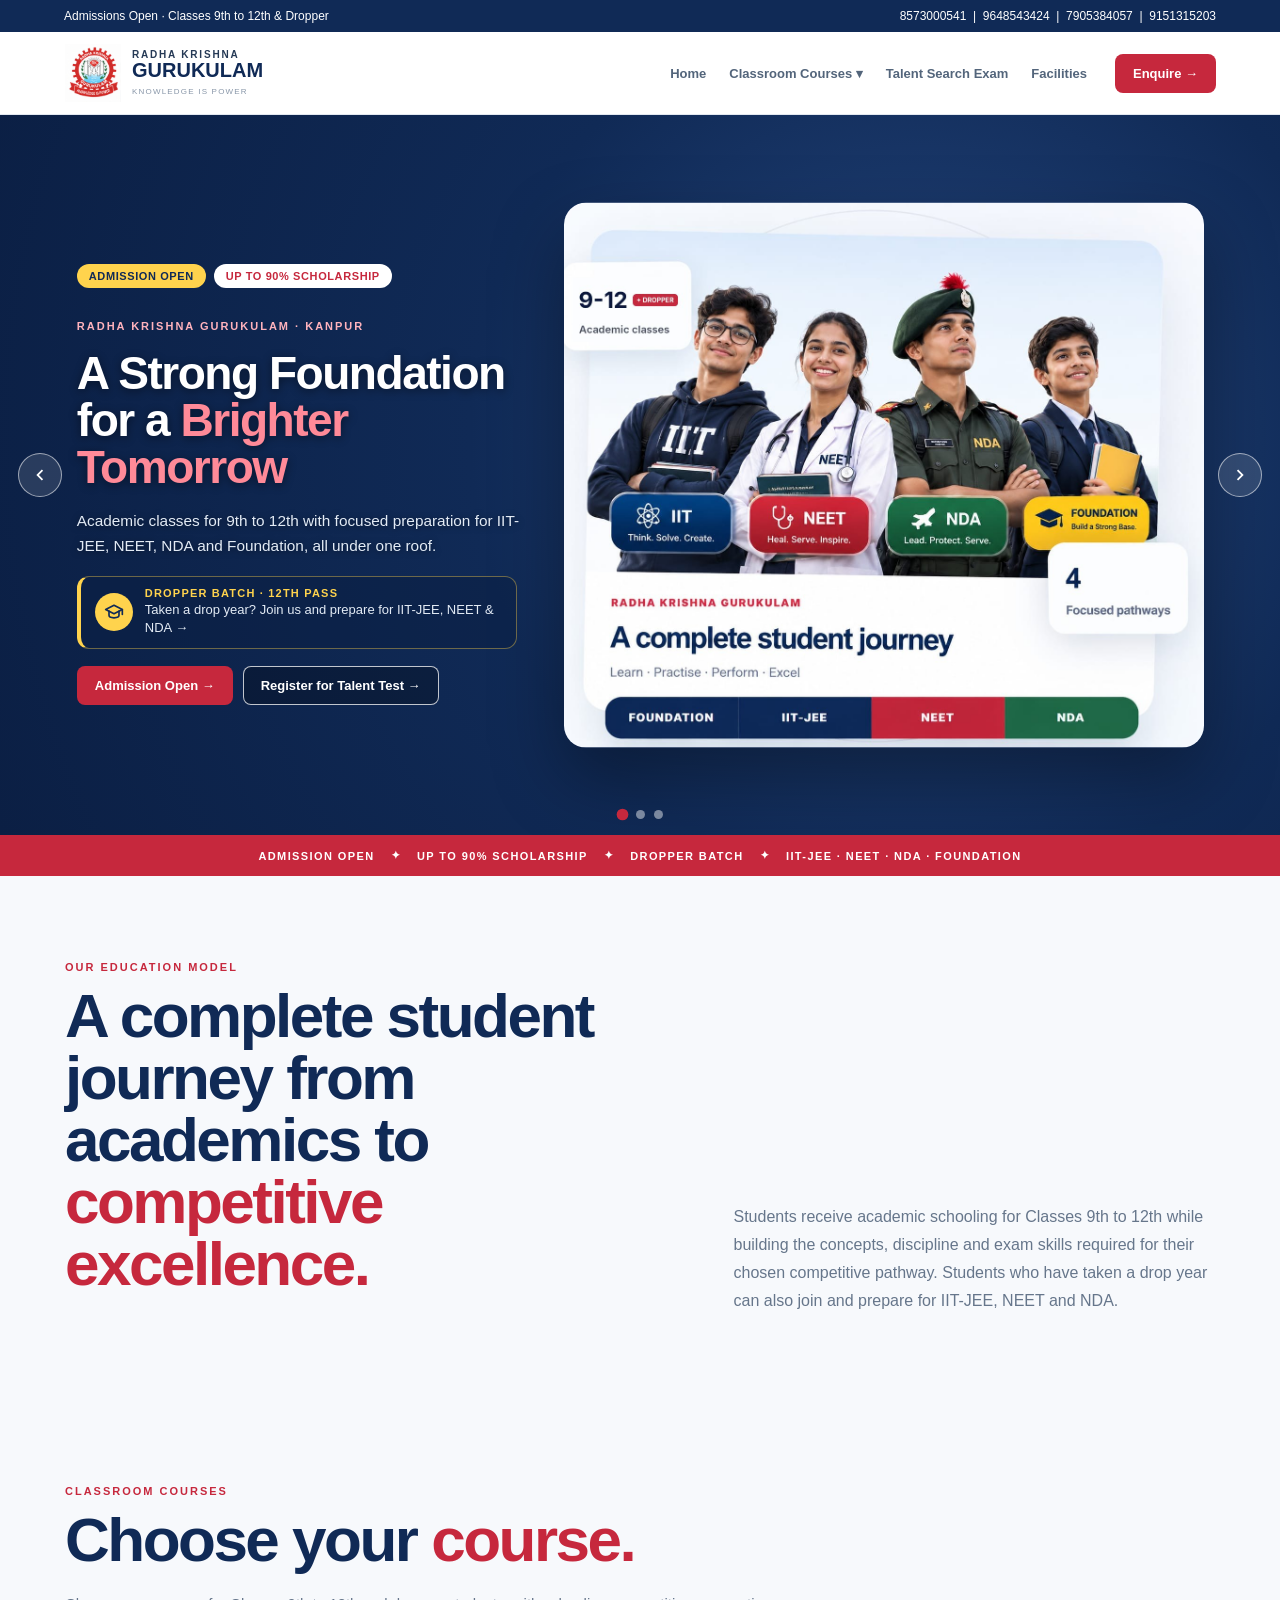
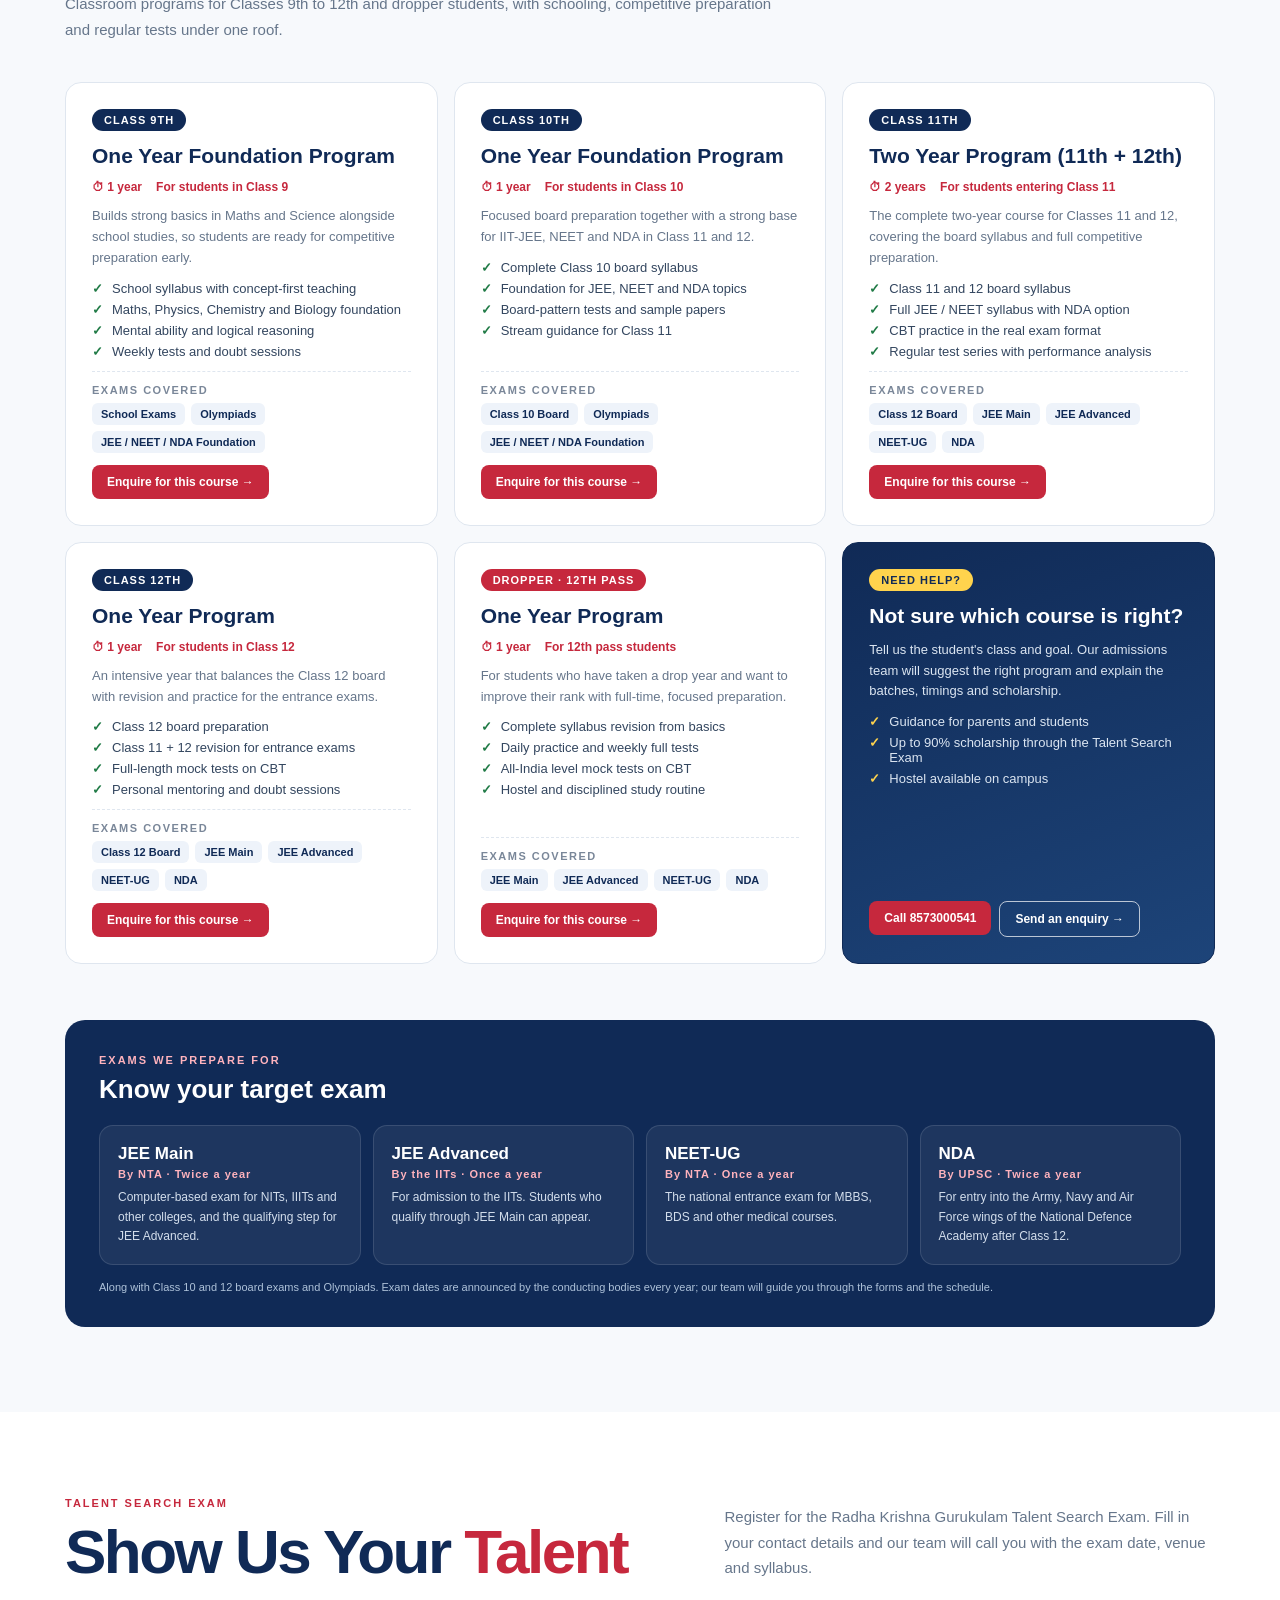
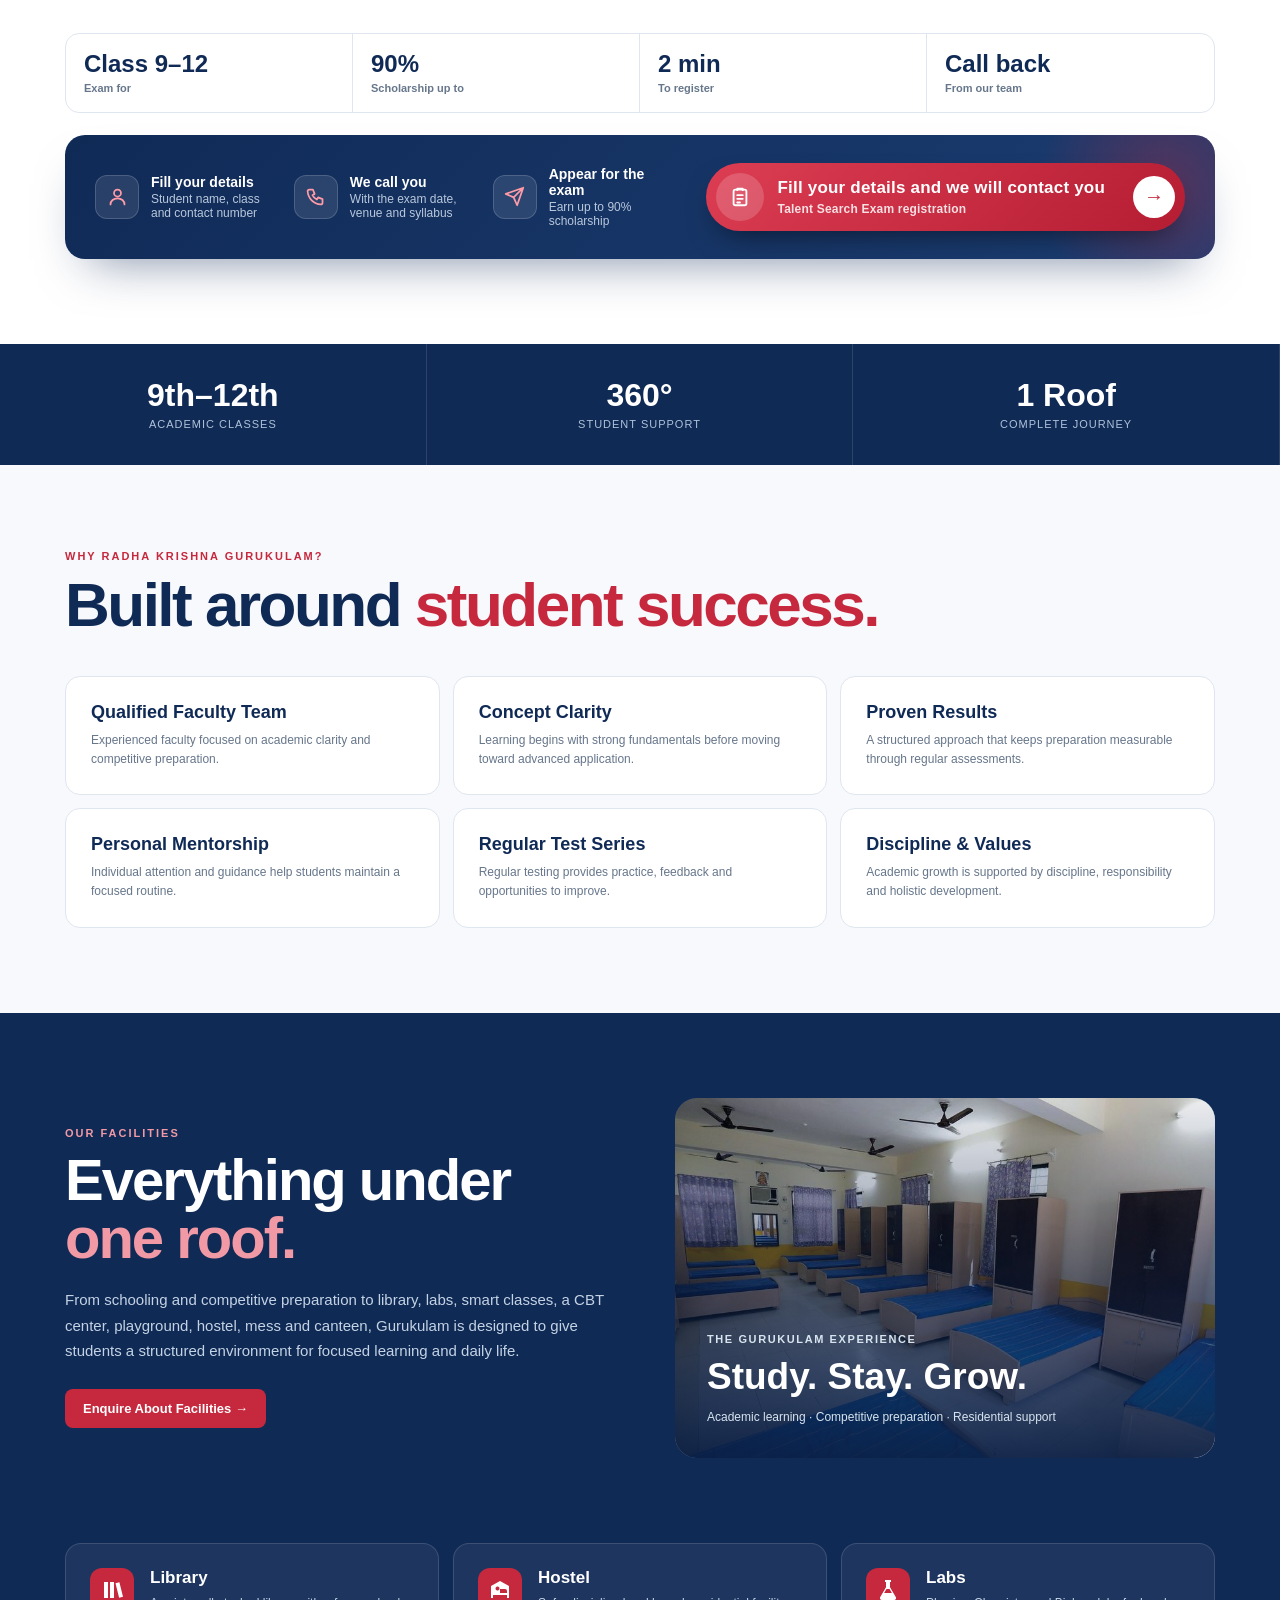
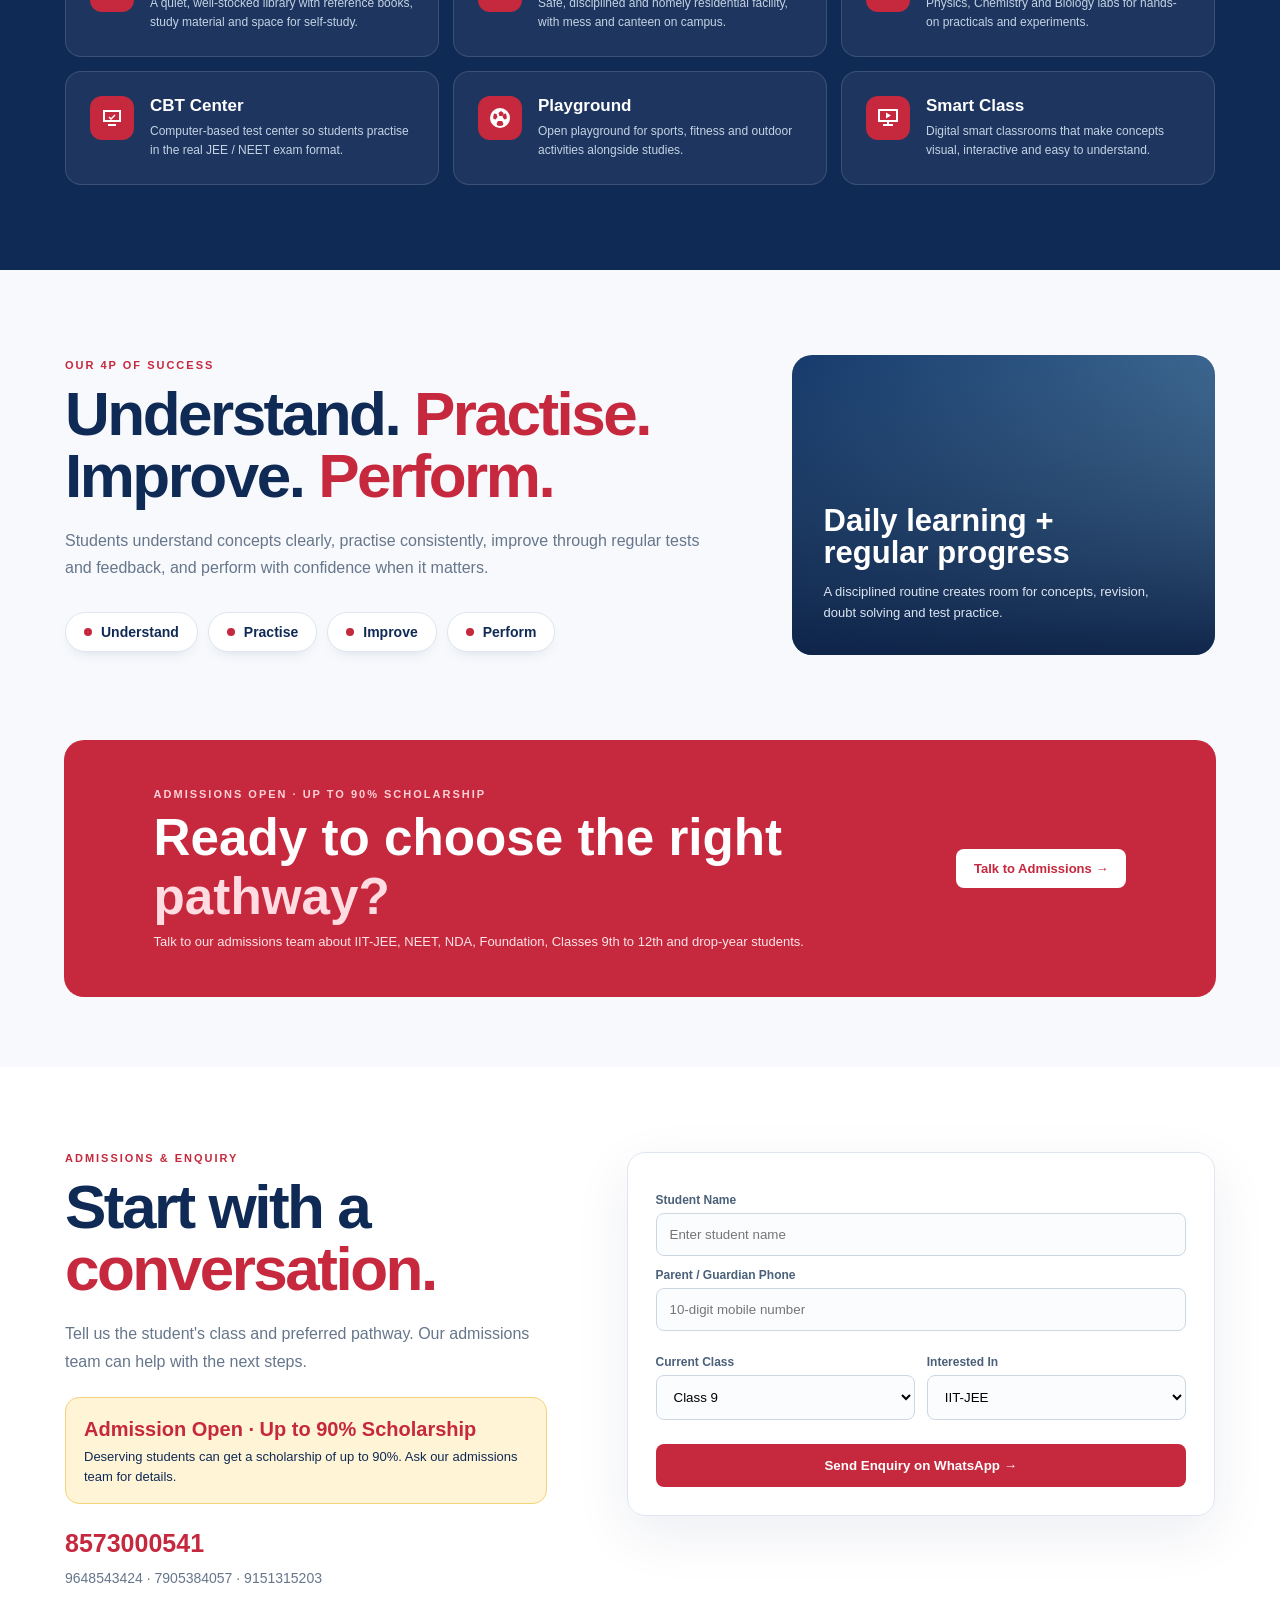
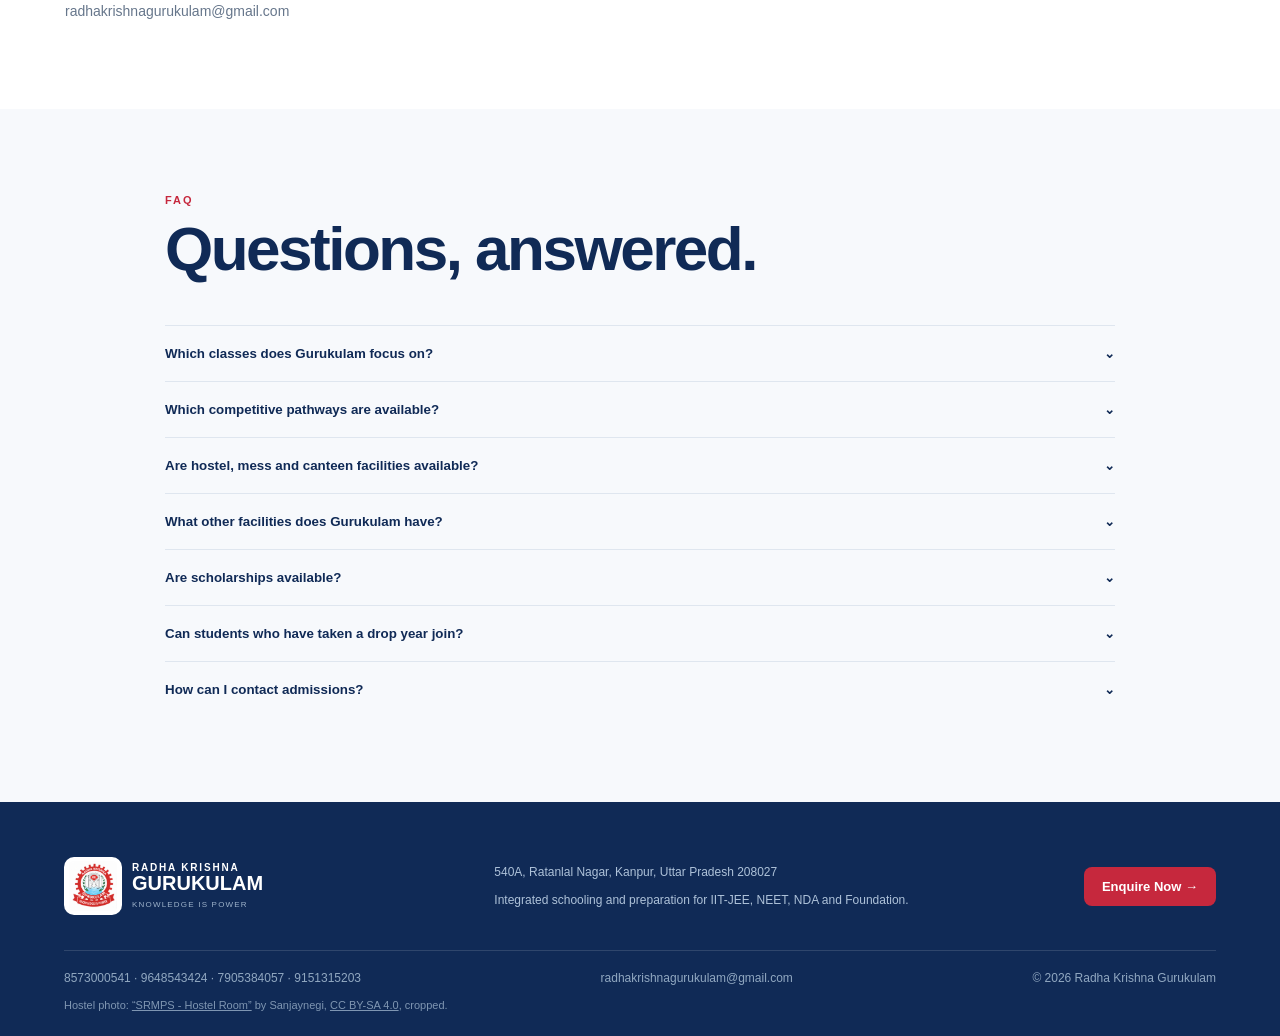
==== commit 74e09b67: "Full-page UI/UX review: readability, spacing, forms and links - Larger small text: section labels, s" ====
--- a/index.html
+++ b/index.html
@@ -11,34 +11,34 @@
 <meta name="theme-color" content="#102a56">
 <meta name="geo.region" content="IN-UP">
 <meta name="geo.placename" content="Kanpur">
-<link rel="canonical" href="https://ablabsbusiness-create.github.io/gurukulam-/">
+<link rel="canonical" href="https://radhakrishnagurukulam.in/">
 <link rel="icon" type="image/png" sizes="32x32" href="assets/favicon-32.png">
 <link rel="apple-touch-icon" href="assets/apple-touch-icon.png">
 <meta property="og:type" content="website">
 <meta property="og:site_name" content="Radha Krishna Gurukulam">
 <meta property="og:locale" content="en_IN">
-<meta property="og:url" content="https://ablabsbusiness-create.github.io/gurukulam-/">
+<meta property="og:url" content="https://radhakrishnagurukulam.in/">
 <meta property="og:title" content="Radha Krishna Gurukulam Kanpur | IIT-JEE, NEET, NDA &amp; Foundation">
 <meta property="og:description" content="Classes 9th to 12th and a dropper batch with IIT-JEE, NEET, NDA and Foundation preparation, hostel and up to 90% scholarship. Admissions open.">
-<meta property="og:image" content="https://ablabsbusiness-create.github.io/gurukulam-/assets/og-image.jpg">
+<meta property="og:image" content="https://radhakrishnagurukulam.in/assets/og-image.jpg">
 <meta property="og:image:width" content="1200">
 <meta property="og:image:height" content="630">
 <meta property="og:image:alt" content="Radha Krishna Gurukulam: IIT-JEE, NEET, NDA and Foundation, classes 9th to 12th and dropper batch">
 <meta name="twitter:card" content="summary_large_image">
 <meta name="twitter:title" content="Radha Krishna Gurukulam Kanpur | IIT-JEE, NEET, NDA &amp; Foundation">
 <meta name="twitter:description" content="Classes 9th to 12th and a dropper batch with IIT-JEE, NEET, NDA and Foundation preparation, hostel and up to 90% scholarship.">
-<meta name="twitter:image" content="https://ablabsbusiness-create.github.io/gurukulam-/assets/og-image.jpg">
+<meta name="twitter:image" content="https://radhakrishnagurukulam.in/assets/og-image.jpg">
 <script type="application/ld+json">
 {
  "@context": "https://schema.org",
  "@type": "EducationalOrganization",
- "@id": "https://ablabsbusiness-create.github.io/gurukulam-/#organization",
+ "@id": "https://radhakrishnagurukulam.in/#organization",
  "name": "Radha Krishna Gurukulam",
  "alternateName": "RK Gurukulam",
  "slogan": "Knowledge is Power",
- "url": "https://ablabsbusiness-create.github.io/gurukulam-/",
- "logo": "https://ablabsbusiness-create.github.io/gurukulam-/assets/logo.png",
- "image": "https://ablabsbusiness-create.github.io/gurukulam-/assets/og-image.jpg",
+ "url": "https://radhakrishnagurukulam.in/",
+ "logo": "https://radhakrishnagurukulam.in/assets/logo.png",
+ "image": "https://radhakrishnagurukulam.in/assets/og-image.jpg",
  "description": "Radha Krishna Gurukulam, Kanpur: academic classes 9th to 12th with IIT-JEE, NEET, NDA and Foundation preparation, a dropper batch, hostel and up to 90% scholarship through our Talent Search Exam.",
  "email": "radhakrishnagurukulam@gmail.com",
  "telephone": [
@@ -74,10 +74,10 @@
  "@context": "https://schema.org",
  "@type": "WebSite",
  "name": "Radha Krishna Gurukulam",
- "url": "https://ablabsbusiness-create.github.io/gurukulam-/",
+ "url": "https://radhakrishnagurukulam.in/",
  "inLanguage": "en-IN",
  "publisher": {
-  "@id": "https://ablabsbusiness-create.github.io/gurukulam-/#organization"
+  "@id": "https://radhakrishnagurukulam.in/#organization"
  }
 }
 </script>
@@ -195,7 +195,7 @@
 .rkg-strip i{font-style:normal}
 @media(max-width:380px){.rkg-strip i{flex-basis:100%;height:0;overflow:hidden}}
 .rkg-section{max-width:1200px;margin:auto;padding:85px 25px}
-.rkg-label{font-size:10px;letter-spacing:2px;color:#c6283d;font-weight:900}
+.rkg-label{font-size:11px;letter-spacing:2px;color:#c6283d;font-weight:900}
 .rkg-section h2{font-size:clamp(38px,5vw,62px);line-height:1;letter-spacing:-2.5px;margin:12px 0 20px;color:#102a56}
 .rkg-section h2 span{color:#c6283d}
 .rkg-intro{display:grid;grid-template-columns:1.1fr .9fr;gap:80px;align-items:end}
@@ -260,7 +260,7 @@
 .rkg-stats{display:grid;grid-template-columns:repeat(3,1fr);background:#102a56;color:#fff}
 .rkg-stats div{padding:33px;text-align:center;border-right:1px solid rgba(255,255,255,.12)}
 .rkg-stats strong{display:block;font-size:32px}
-.rkg-stats span{font-size:10px;color:#aec2d9;text-transform:uppercase;letter-spacing:1px}
+.rkg-stats span{font-size:11px;color:#aec2d9;text-transform:uppercase;letter-spacing:1px}
 .rkg-burger{display:none;flex:none;width:44px;height:44px;border:1px solid #dfe6ef;border-radius:10px;background:#fff;color:#102a56;cursor:pointer;align-items:center;justify-content:center}
 .rkg-burger svg{width:22px;height:22px;fill:currentColor}
 .rkg-burger .rkg-x,.rkg-burger[aria-expanded="true"] .rkg-bars{display:none}
@@ -290,13 +290,20 @@
 .rkg-course:target{border-color:#c6283d;box-shadow:0 0 0 3px rgba(198,40,61,.15)}
 .rkg-course-tag{align-self:flex-start;background:#102a56;color:#fff;border-radius:999px;padding:5px 12px;font-size:11px;font-weight:800;letter-spacing:1px}
 .rkg-course-drop .rkg-course-tag{background:#c6283d}
+.rkg-course-help{background:linear-gradient(160deg,#102a56,#1d4479);border-color:#102a56;color:#fff}
+.rkg-course-help .rkg-course-tag{background:#ffd34d;color:#102a56}
+.rkg-course.rkg-course-help p,.rkg-course.rkg-course-help ul{color:#dbe5f1}
+.rkg-course.rkg-course-help li:before{color:#ffd34d}
+.rkg-course-help-actions{display:flex;flex-wrap:wrap;gap:8px;margin-top:auto;padding-top:6px}
+.rkg-course .rkg-btn-line{background:transparent;border:1.5px solid rgba(255,255,255,.7)}
 .rkg-course h3{font-size:21px;line-height:1.2}
 .rkg-course-meta{display:flex;flex-wrap:wrap;gap:6px 14px;font-size:12px;font-weight:700;color:#c6283d}
 .rkg-course p{font-size:13px;color:#66768b;line-height:1.6}
 .rkg-course ul{list-style:none;display:grid;gap:6px;font-size:13px;color:#33465f}
-.rkg-course li:before{content:"✓";color:#1f7a45;font-weight:900;margin-right:8px}
+.rkg-course li{position:relative;padding-left:20px}
+.rkg-course li:before{content:"✓";position:absolute;left:0;color:#1f7a45;font-weight:900}
 .rkg-course-exams{border-top:1px dashed #dfe6ef;padding-top:12px;margin-top:auto}
-.rkg-course-exams b{display:block;font-size:10px;letter-spacing:1.5px;color:#7a8799;margin-bottom:7px}
+.rkg-course-exams b{display:block;font-size:11px;letter-spacing:1.5px;color:#7a8799;margin-bottom:7px}
 .rkg-chips{display:flex;flex-wrap:wrap;gap:6px}
 .rkg-chips span{background:#eef3fa;color:#102a56;border-radius:6px;padding:5px 9px;font-size:11px;font-weight:800}
 .rkg-course .rkg-btn{align-self:flex-start;padding:10px 15px;font-size:12px}
@@ -320,7 +327,7 @@
 .rkg-campus-box{min-height:360px;border-radius:22px;padding:32px;display:flex;flex-direction:column;justify-content:flex-end;background:linear-gradient(145deg,#183e70,#6799bb)}
 .rkg-campus-box strong{font-size:37px;line-height:1.02;margin:10px 0 12px}
 .rkg-campus-box small{color:#d7e4ef;font-size:12px;line-height:1.5}
-.rkg-campus-box small:first-of-type{font-weight:800;letter-spacing:1.6px;font-size:10px}
+.rkg-campus-box small:first-of-type{font-weight:800;letter-spacing:1.6px;font-size:11px}
 .rkg-facilities{max-width:1200px;margin:auto;padding:0 25px 85px;display:grid;grid-template-columns:repeat(3,1fr);gap:14px}
 .rkg-facility{background:rgba(255,255,255,.06);border:1px solid rgba(255,255,255,.13);border-radius:16px;padding:24px;display:flex;gap:16px;align-items:flex-start}
 .rkg-facility svg{flex:0 0 auto;width:44px;height:44px;padding:10px;border-radius:12px;background:#c6283d;fill:#fff}
@@ -357,9 +364,10 @@
 .rkg-admission{background:#fff;max-width:none;padding-left:calc((100% - 1150px)/2);padding-right:calc((100% - 1150px)/2)}
 .rkg-admission-grid{display:grid;grid-template-columns:.9fr 1.1fr;gap:80px}
 .rkg-contact{display:inline-block;color:#c6283d;font-size:25px;font-weight:800;margin-top:25px}
-.rkg-numbers,.rkg-email{font-size:12px;color:#66768b;margin-top:8px}
-.rkg-form{border:1px solid #dfe6ef;border-radius:18px;padding:28px;box-shadow:0 18px 55px rgba(16,42,86,.08)}
-.rkg-form label{display:block;font-size:10px;font-weight:800;color:#4b6079;margin:12px 0}
+.rkg-numbers,.rkg-email{font-size:14px;color:#66768b;margin-top:8px;line-height:1.8}
+.rkg-numbers a:hover,.rkg-email a:hover,.rkg-answer a{color:#c6283d}
+.rkg-form{align-self:start;border:1px solid #dfe6ef;border-radius:18px;padding:28px;box-shadow:0 18px 55px rgba(16,42,86,.08)}
+.rkg-form label{display:block;font-size:12px;font-weight:800;color:#4b6079;margin:12px 0}
 .rkg-form input,.rkg-form select{width:100%;padding:13px;border:1px solid #ccd7e3;border-radius:8px;margin-top:6px;background:#fbfcfe}
 .rkg-two{display:grid;grid-template-columns:1fr 1fr;gap:12px}
 .rkg-form button{width:100%;border:0;background:#c6283d;color:#fff;padding:14px;border-radius:8px;font-weight:800;margin-top:12px;cursor:pointer}
@@ -375,8 +383,9 @@
 .rkg-footer .rkg-brand small{color:#9db2ca}
 .rkg-footer .rkg-brand img{background:#fff;border-radius:10px;padding:4px}
 .rkg-footer p{color:#aec2d9;font-size:12px;max-width:500px}
-.rkg-footer-bottom{display:flex;justify-content:space-between;gap:20px;padding-top:20px;color:#91a8c1;font-size:10px}
-.rkg-footer .rkg-credit{max-width:none;margin-top:14px;color:#6f88a6;font-size:9px}
+.rkg-footer-bottom{display:flex;justify-content:space-between;gap:20px;padding-top:20px;color:#91a8c1;font-size:12px}
+.rkg-footer-bottom a:hover{color:#fff}
+.rkg-footer .rkg-credit{max-width:none;margin-top:14px;color:#7f96b2;font-size:11px}
 .rkg-credit a{text-decoration:underline}
 @media(max-width:900px){
 .rkg-top{justify-content:center}.rkg-top span:last-child{display:none}
@@ -390,19 +399,21 @@
 .rkg-footer-top,.rkg-footer-bottom{display:grid}
 }
 @media(max-width:760px){
-.rkg-stage{aspect-ratio:1/1;max-height:none;min-height:0}
-.rkg-slide-poster img{right:auto;max-width:none;left:50%;top:50%;transform:translate(-50%,-50%);width:92%;height:auto}
-.rkg-slide-tse img{width:auto;height:90%}
-.rkg-slide-photo:after{background:linear-gradient(to top,rgba(11,31,68,.6),rgba(11,31,68,0) 50%)}
-.rkg-arrow{display:none}.rkg-dots{bottom:12px}
-.rkg-caption{position:static;width:auto;padding:26px 20px 34px}
-.rkg-cap h2{font-size:30px;letter-spacing:-1px;text-shadow:none}.rkg-cap p{text-shadow:none}
+.rkg-stage{aspect-ratio:auto;height:max(640px,calc(100svh - 105px));max-height:none;min-height:0}
+.rkg-slide-poster img{right:auto;max-width:none;left:50%;top:14px;transform:translateX(-50%);width:92%;height:auto}
+.rkg-slide-tse img{width:auto;height:min(52%,92vw)}
+.rkg-slide:after{content:"";position:absolute;inset:0;background:linear-gradient(to top,rgba(11,31,68,.97) 0,rgba(11,31,68,.88) 38%,rgba(11,31,68,0) 68%)}
+.rkg-arrow{display:none}.rkg-dots{bottom:14px}
+.rkg-caption{left:0;right:0;bottom:0;width:auto;padding:0 20px 42px;pointer-events:none}.rkg-cap a{pointer-events:auto}
+.rkg-cap{gap:11px}.rkg-cap .rkg-offer{margin-bottom:2px}
+.rkg-cap h2{font-size:30px;letter-spacing:-1px}
+.rkg-cap .rkg-drop{background:none;border:0;padding:0;border-radius:0}
 .rkg-actions a{flex:1 1 0;justify-content:center;padding:11px 8px}
 }
 @media(max-width:560px){
 .rkg-brand{min-width:0}.rkg-brand img{width:48px;height:48px}.rkg-brand strong{font-size:16px}
 .rkg-strip-br{flex-basis:100%;height:0;overflow:hidden}.rkg-reasons,.rkg-facilities,.rkg-courses,.rkg-exam-grid{grid-template-columns:1fr}.rkg-modal{width:100%;max-height:100dvh;height:100dvh;border-radius:0}.rkg-modal-head{padding:12px 16px}.rkg-modal-head strong{font-size:16px}.rkg-tse-cta{padding:22px 18px}.rkg-tse-how{grid-template-columns:1fr;gap:14px}.rkg-tse-cta .rkg-tse-open{justify-self:stretch}.rkg-tse-open{width:100%;gap:12px;padding:8px}.rkg-tse-open-ic{width:42px;height:42px}.rkg-tse-open-ic svg{width:20px;height:20px}.rkg-tse-open-txt b{font-size:15px}.rkg-tse-open-txt small{font-size:11.5px}.rkg-tse-open-arw{width:38px;height:38px;margin-left:4px;font-size:18px}.rkg-tse{padding:20px 16px}.rkg-tse-fields{grid-template-columns:1fr}.rkg-tse-meta{grid-template-columns:1fr 1fr}.rkg-tse-meta div:nth-child(2){border-right:0}.rkg-tse-meta div:nth-child(-n+2){border-bottom:1px solid #dfe6ef}.rkg-tse-bar{top:74px}.rkg-stats{grid-template-columns:1fr}.rkg-stats div{padding:22px;border-right:0;border-bottom:1px solid rgba(255,255,255,.12)}.rkg-stats div:last-child{border-bottom:0}.rkg-stats strong{font-size:25px}
-.rkg-section{padding:70px 18px}.rkg-exams{padding:24px 18px}.rkg-talent,.rkg-admission{padding-left:18px;padding-right:18px}
+.rkg-section{padding:70px 18px}.rkg-campus-inner{padding:70px 18px}.rkg-facilities{padding:0 18px 70px}.rkg-exams{padding:24px 18px}.rkg-talent,.rkg-admission{padding-left:18px;padding-right:18px}
 .rkg-cta{margin:0 16px 50px;padding:38px 25px;display:block}.rkg-cta .rkg-btn{margin-top:22px}
 .rkg-two{grid-template-columns:1fr;gap:0}
 }
@@ -601,6 +612,16 @@
       <div class="rkg-course-exams"><b>EXAMS COVERED</b><div class="rkg-chips"><span>JEE Main</span><span>JEE Advanced</span><span>NEET-UG</span><span>NDA</span></div></div>
       <a class="rkg-btn" href="#rkg-admission" data-course-class="12th Pass / Drop Year">Enquire for this course →</a>
     </article>
+    <article class="rkg-course rkg-course-help">
+      <span class="rkg-course-tag">NEED HELP?</span>
+      <h3>Not sure which course is right?</h3>
+      <p>Tell us the student's class and goal. Our admissions team will suggest the right program and explain the batches, timings and scholarship.</p>
+      <ul><li>Guidance for parents and students</li><li>Up to 90% scholarship through the Talent Search Exam</li><li>Hostel available on campus</li></ul>
+      <div class="rkg-course-help-actions">
+        <a class="rkg-btn" href="tel:+918573000541">Call 8573000541</a>
+        <a class="rkg-btn rkg-btn-line" href="#rkg-admission">Send an enquiry →</a>
+      </div>
+    </article>
   </div>
   <div class="rkg-exams">
     <div class="rkg-label" style="color:#ffb3bd">EXAMS WE PREPARE FOR</div>
@@ -756,12 +777,12 @@
       <p style="color:#66768b;line-height:1.7">Tell us the student's class and preferred pathway. Our admissions team can help with the next steps.</p>
       <div class="rkg-scholar"><strong>Admission Open · Up to 90% Scholarship</strong>Deserving students can get a scholarship of up to 90%. Ask our admissions team for details.</div>
       <a class="rkg-contact" href="tel:+918573000541">8573000541</a>
-      <div class="rkg-numbers">9648543424 · 7905384057 · 9151315203</div>
+      <div class="rkg-numbers"><a href="tel:+919648543424">9648543424</a> · <a href="tel:+917905384057">7905384057</a> · <a href="tel:+919151315203">9151315203</a></div>
       <div class="rkg-email"><a href="mailto:radhakrishnagurukulam@gmail.com">radhakrishnagurukulam@gmail.com</a></div>
     </div>
     <form class="rkg-form" onsubmit="event.preventDefault();var n=document.getElementById('rkg-name').value,p=document.getElementById('rkg-phone').value,c=document.getElementById('rkg-class').value,x=document.getElementById('rkg-path').value;window.open('https://wa.me/918573000541?text='+encodeURIComponent('Admission enquiry - Radha Krishna Gurukulam\nStudent: '+n+'\nParent phone: '+p+'\nClass: '+c+'\nPathway: '+x),'_blank');">
-      <label>Student Name<input id="rkg-name" required placeholder="Enter student name"></label>
-      <label>Parent / Guardian Phone<input id="rkg-phone" required inputmode="numeric" placeholder="10-digit mobile number"></label>
+      <label>Student Name<input id="rkg-name" required maxlength="80" autocomplete="name" placeholder="Enter student name"></label>
+      <label>Parent / Guardian Phone<input id="rkg-phone" type="tel" required inputmode="numeric" pattern="[6-9][0-9]{9}" maxlength="10" title="Enter a 10-digit mobile number" autocomplete="tel" placeholder="10-digit mobile number"></label>
       <div class="rkg-two">
         <label>Current Class<select id="rkg-class"><option>Class 9</option><option>Class 10</option><option>Class 11</option><option>Class 12</option><option>12th Pass / Drop Year</option></select></label>
         <label>Interested In<select id="rkg-path"><option>IIT-JEE</option><option>NEET</option><option>NDA</option><option>Foundation</option></select></label>
@@ -780,7 +801,7 @@
   <div class="rkg-faq-item"><button type="button" onclick="this.parentElement.classList.toggle('open')">What other facilities does Gurukulam have? <span>⌄</span></button><div class="rkg-answer">Along with hostel, mess and canteen, students have a library, science labs, a CBT (computer-based test) center, a playground and smart classes.</div></div>
   <div class="rkg-faq-item"><button type="button" onclick="this.parentElement.classList.toggle('open')">Are scholarships available? <span>⌄</span></button><div class="rkg-answer">Yes. Admissions are open and deserving students can get a scholarship of up to 90%. Contact our admissions team for details.</div></div>
   <div class="rkg-faq-item"><button type="button" onclick="this.parentElement.classList.toggle('open')">Can students who have taken a drop year join? <span>⌄</span></button><div class="rkg-answer">Yes. Students who have finished Class 12 and taken a drop year can join Gurukulam to prepare for IIT-JEE, NEET and NDA. Choose "12th Pass / Drop Year" in the enquiry form or call our admissions team.</div></div>
-  <div class="rkg-faq-item"><button type="button" onclick="this.parentElement.classList.toggle('open')">How can I contact admissions? <span>⌄</span></button><div class="rkg-answer">Call 8573000541, 9648543424, 7905384057 or 9151315203, or submit the enquiry form above.</div></div>
+  <div class="rkg-faq-item"><button type="button" onclick="this.parentElement.classList.toggle('open')">How can I contact admissions? <span>⌄</span></button><div class="rkg-answer">Call <a href="tel:+918573000541">8573000541</a>, <a href="tel:+919648543424">9648543424</a>, <a href="tel:+917905384057">7905384057</a> or <a href="tel:+919151315203">9151315203</a>, or submit the enquiry form above.</div></div>
 </section>
 
 <footer class="rkg-footer">
@@ -793,8 +814,8 @@
     <a class="rkg-btn" href="#rkg-admission">Enquire Now →</a>
   </div>
   <div class="rkg-footer-bottom">
-    <span>8573000541 · 9648543424 · 7905384057 · 9151315203</span>
-    <span>radhakrishnagurukulam@gmail.com</span>
+    <span><a href="tel:+918573000541">8573000541</a> · <a href="tel:+919648543424">9648543424</a> · <a href="tel:+917905384057">7905384057</a> · <a href="tel:+919151315203">9151315203</a></span>
+    <span><a href="mailto:radhakrishnagurukulam@gmail.com">radhakrishnagurukulam@gmail.com</a></span>
     <span>© 2026 Radha Krishna Gurukulam</span>
   </div>
   <p class="rkg-credit">Hostel photo: <a href="https://commons.wikimedia.org/wiki/File:SRMPS_-_Hostel_Room.jpg" target="_blank" rel="noopener">“SRMPS - Hostel Room”</a> by Sanjaynegi, <a href="https://creativecommons.org/licenses/by-sa/4.0/" target="_blank" rel="noopener">CC BY-SA 4.0</a>, cropped.</p>
@@ -861,7 +882,7 @@
 
   function field(n){return form.elements[n].value.trim()}
   function finish(){
-    startBox.hidden=true;doneBox.hidden=false;msg.textContent='';body.scrollTop=0;
+    sending=false;startBox.hidden=true;doneBox.hidden=false;msg.textContent='';body.scrollTop=0;
   }
   function sendWhatsApp(){
     var text='Talent Search Exam Registration - Radha Krishna Gurukulam'+
@@ -907,5 +928,22 @@
   window.addEventListener('resize',function(){if(window.innerWidth>900)set(false)});
 })();
 </script>
+<script>
+document.querySelectorAll('.rkg-faq-item > button').forEach(function(b){
+  b.setAttribute('aria-expanded','false');
+  b.addEventListener('click',function(){b.setAttribute('aria-expanded',b.parentElement.classList.contains('open'))});
+});
+(function(){
+  var m=document.getElementById('rkg-tse-modal'),f=document.getElementById('rkg-tse');
+  if(!m||!f)return;
+  m.addEventListener('close',function(){
+    var done=document.getElementById('rkg-tse-done');
+    if(done.hidden)return;
+    f.reset();done.hidden=true;document.getElementById('rkg-tse-start').hidden=false;
+    document.getElementById('rkg-tse-wa').hidden=true;
+    var btn=document.getElementById('rkg-tse-submit');btn.disabled=false;btn.textContent='Submit Details →';
+  });
+})();
+</script>
 </body>
 </html>
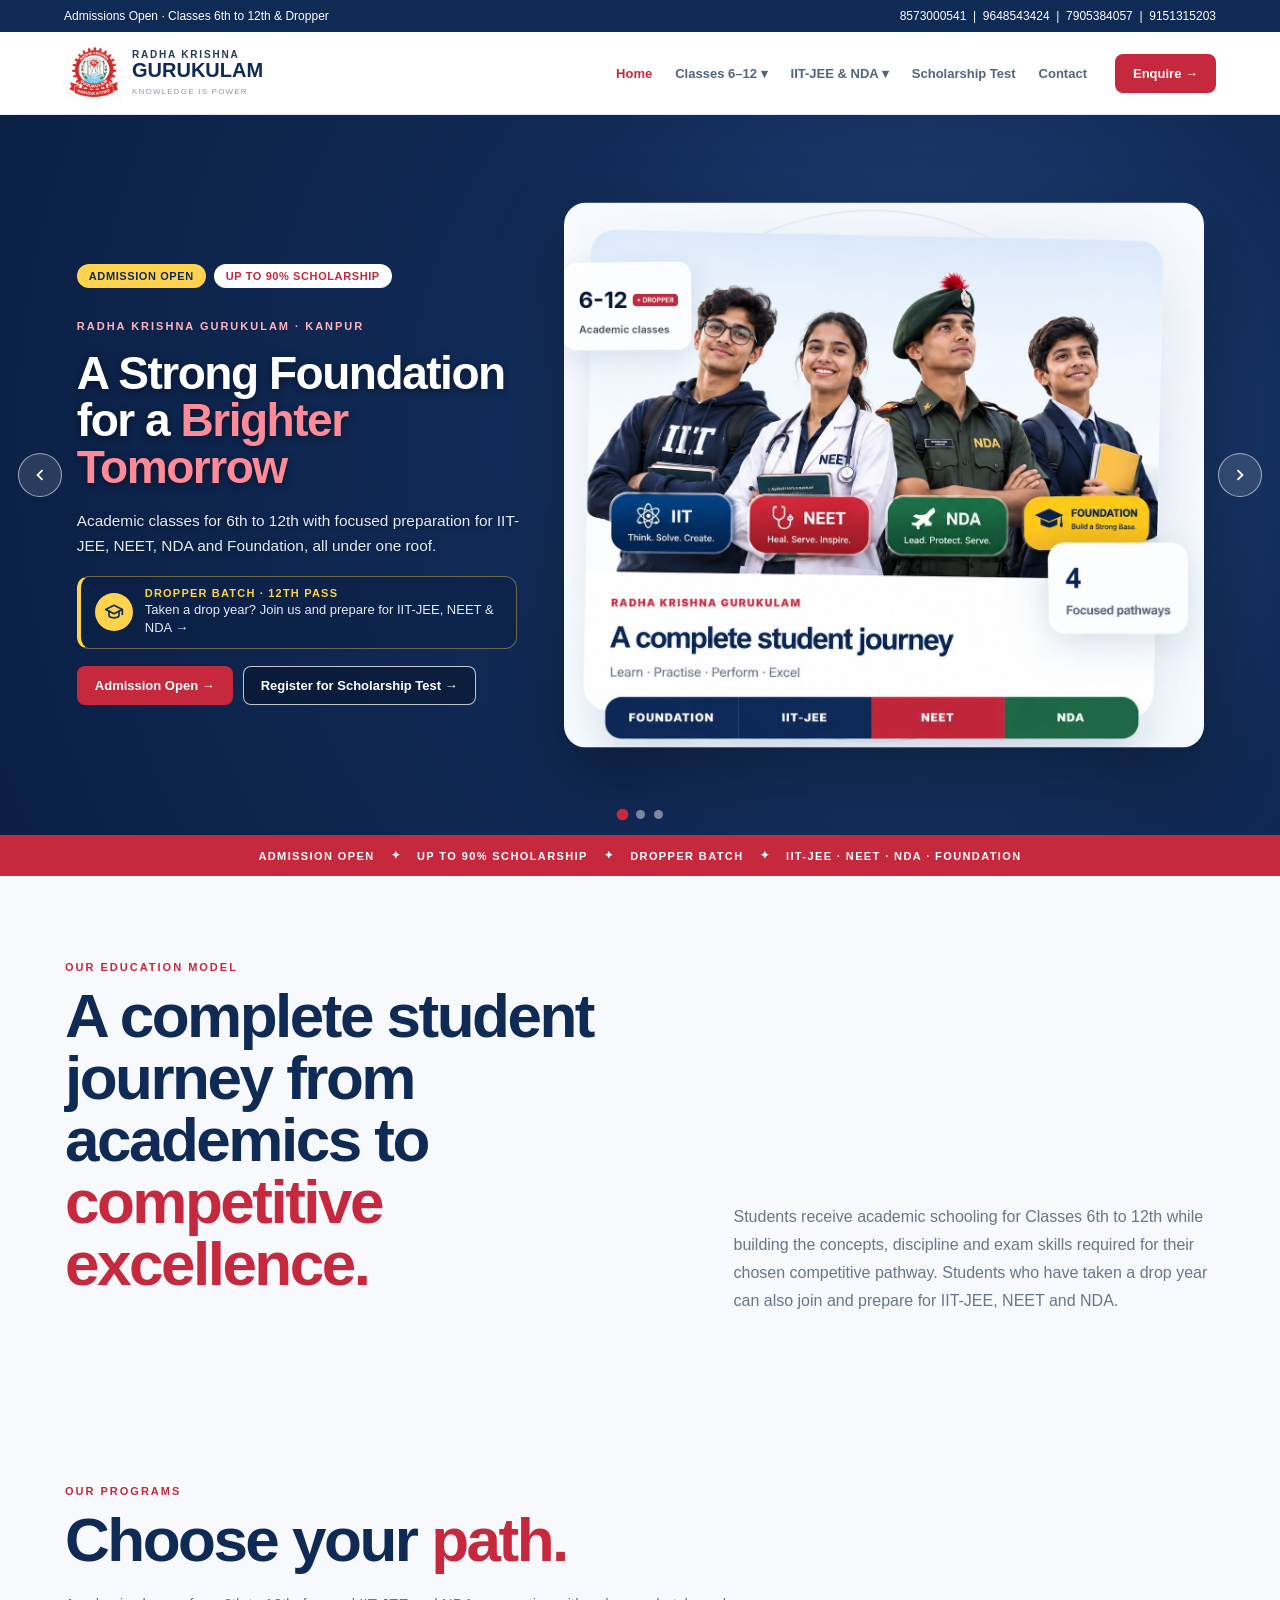
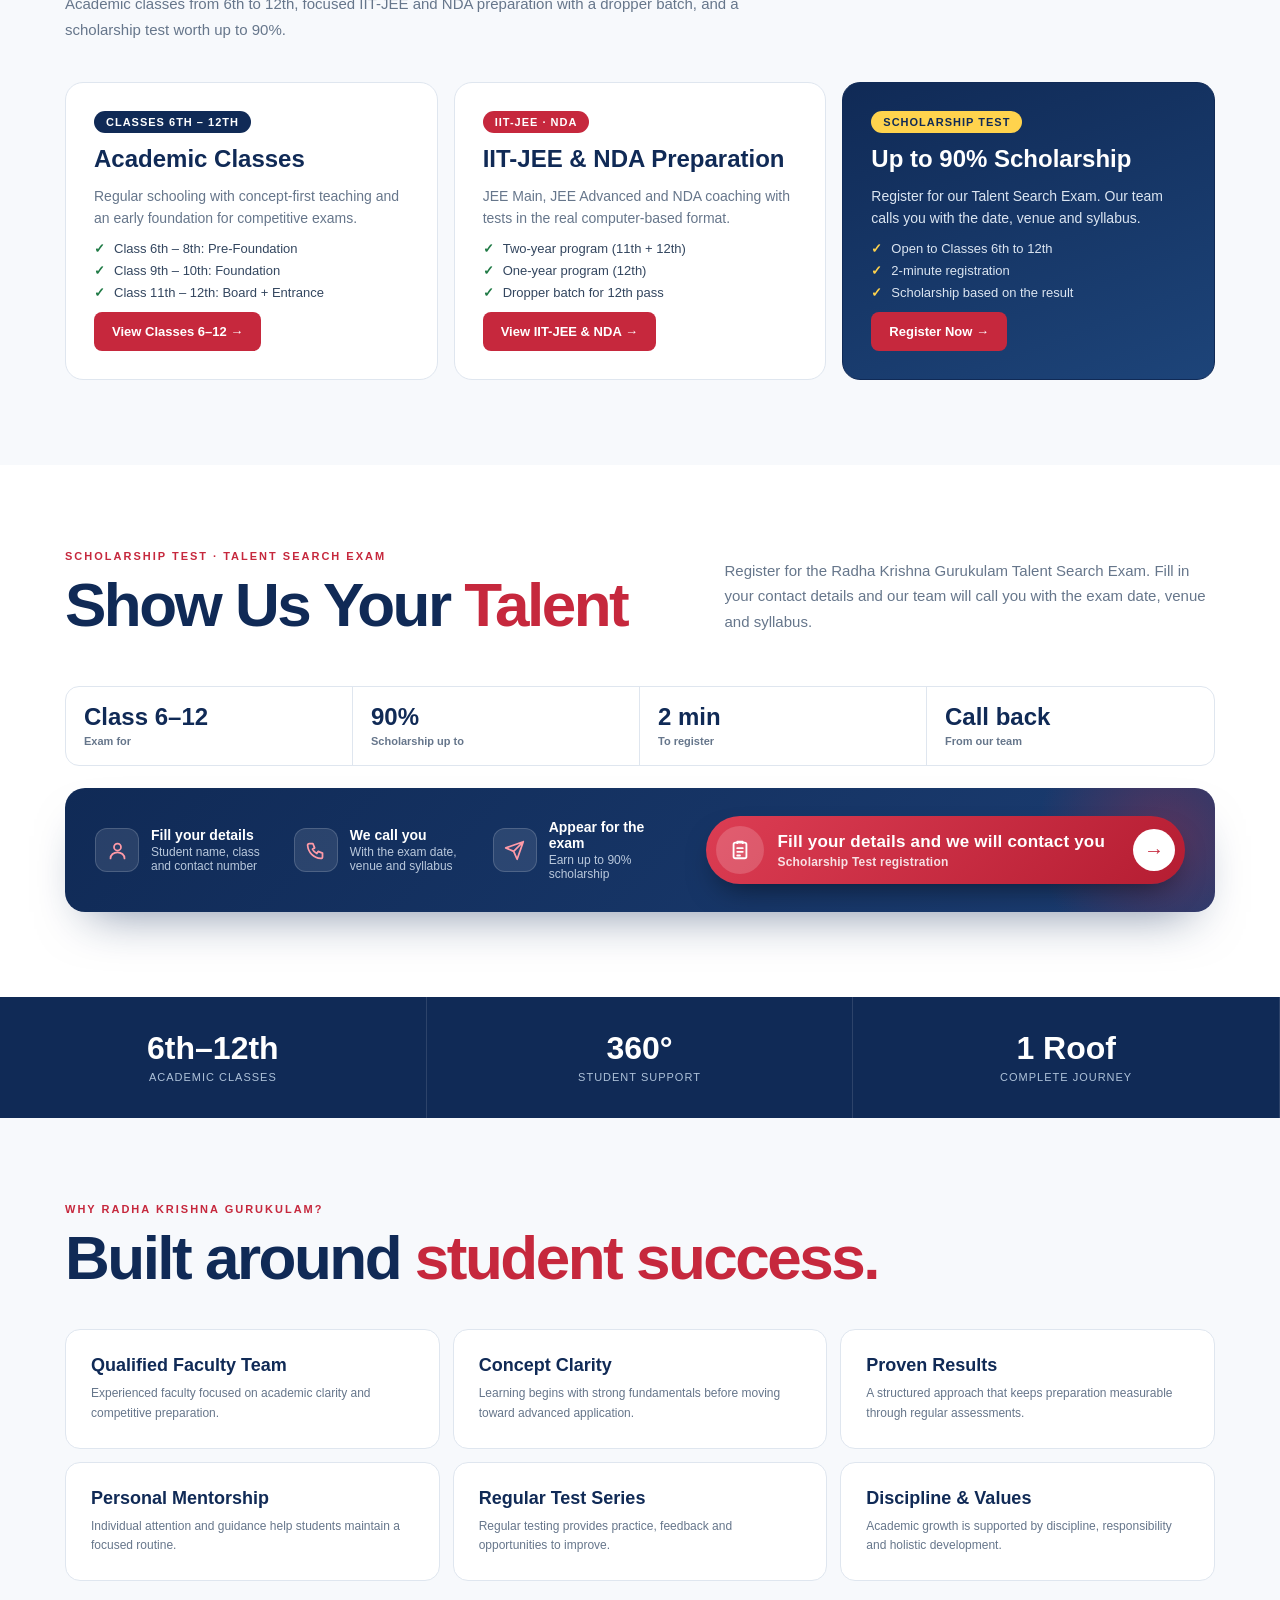
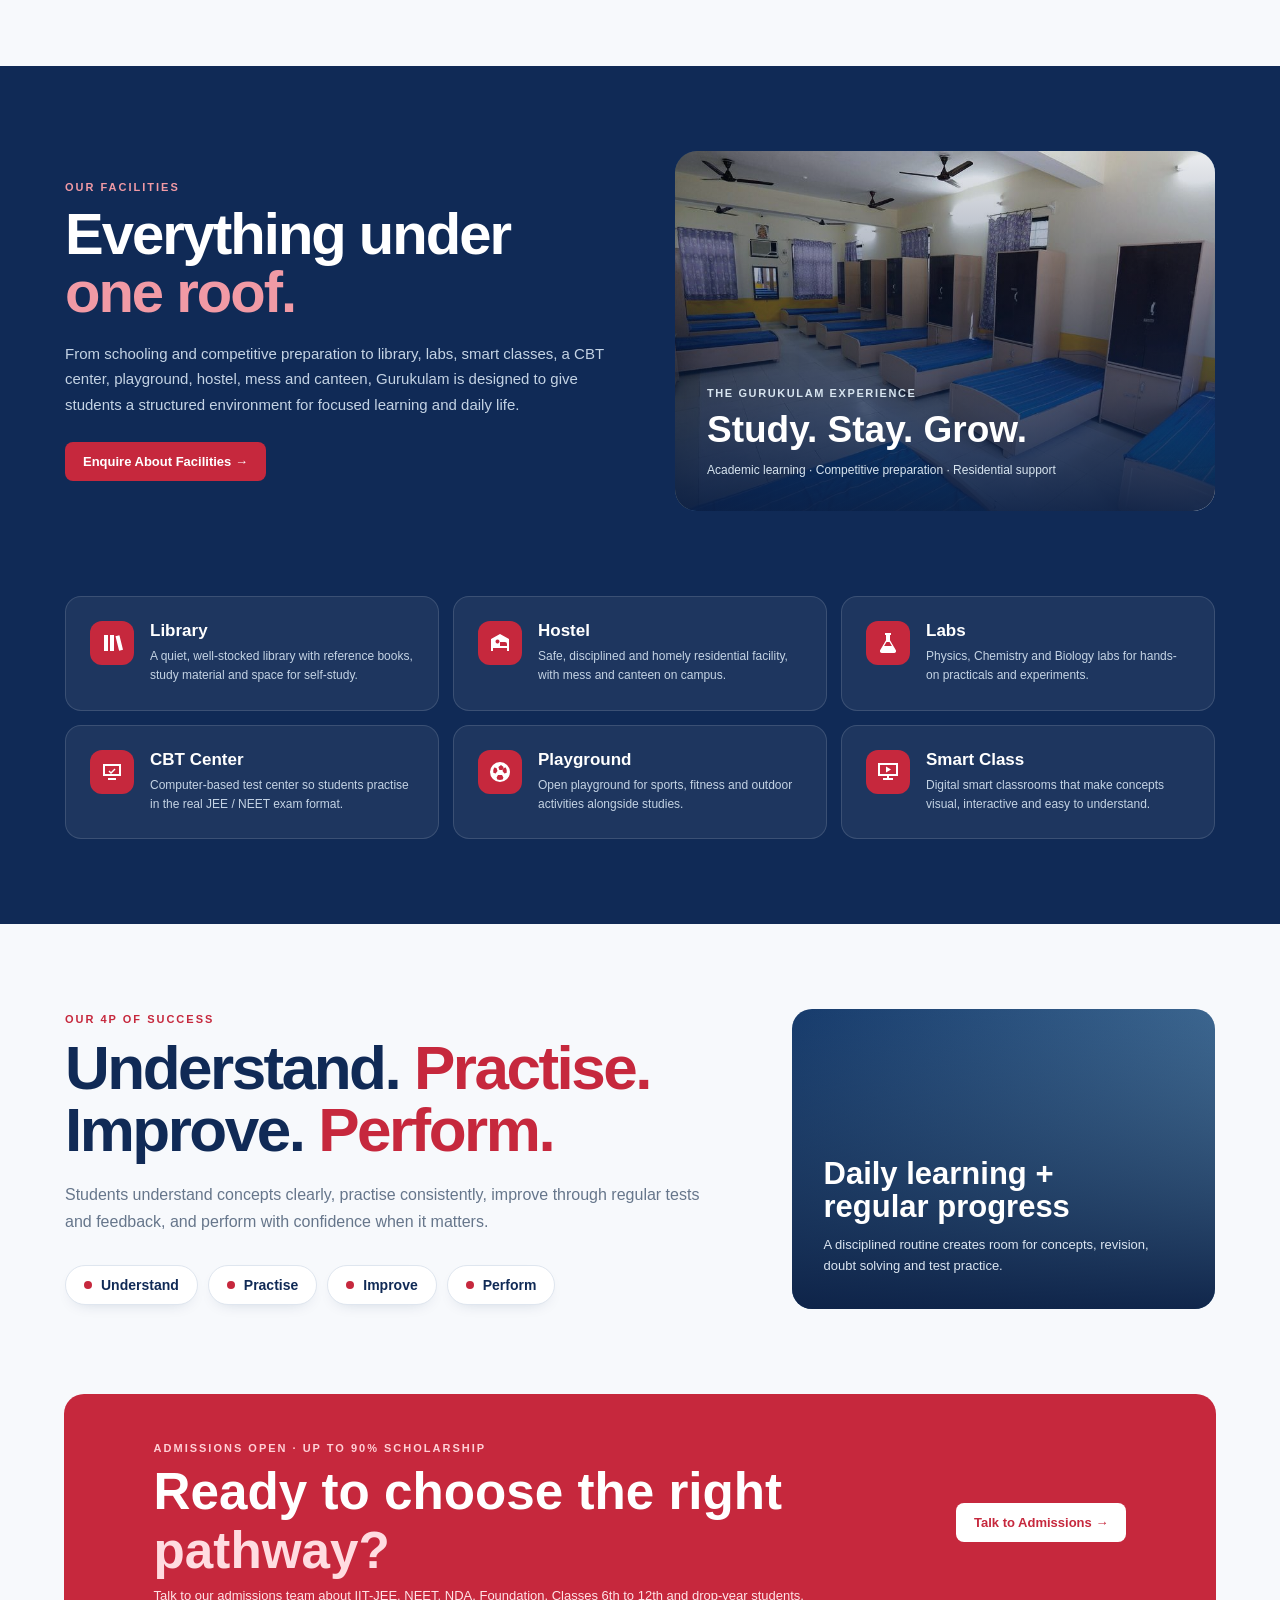
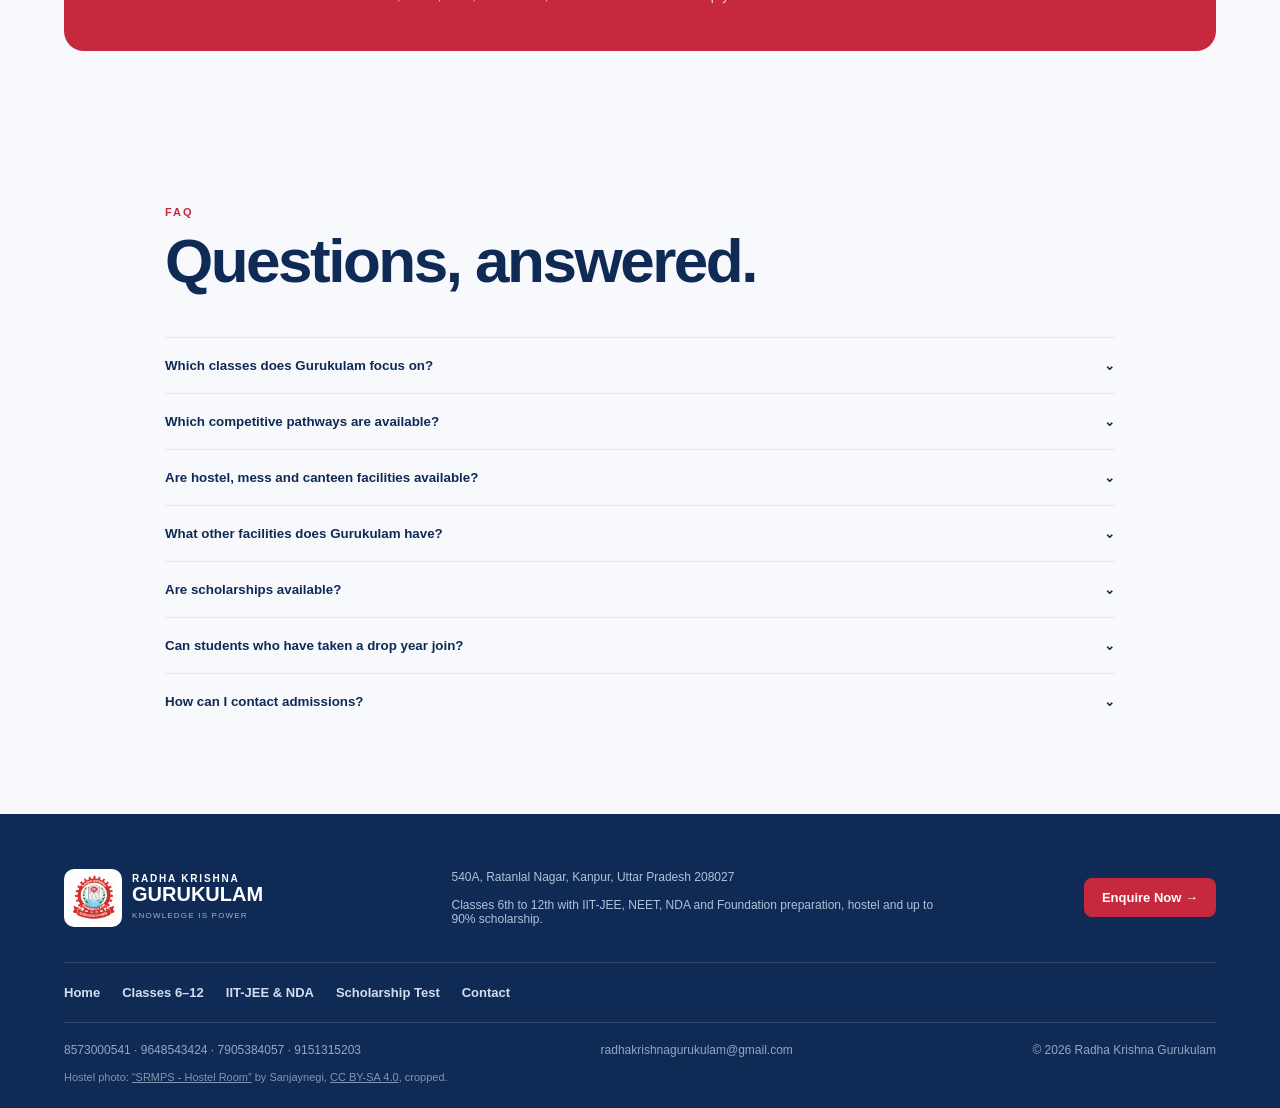
==== commit 0587f143: "Split the site into pages: Classes 6–12, IIT-JEE & NDA, Scholarship Test, Contact New pages, each do" ====
--- a/index.html
+++ b/index.html
@@ -4,7 +4,7 @@
 <meta charset="UTF-8">
 <meta name="viewport" content="width=device-width, initial-scale=1.0">
 <title>Radha Krishna Gurukulam Kanpur | IIT-JEE, NEET, NDA &amp; Foundation Coaching</title>
-<meta name="description" content="Radha Krishna Gurukulam, Kanpur: academic classes 9th to 12th with IIT-JEE, NEET, NDA and Foundation preparation, a dropper batch, hostel and up to 90% scholarship through our Talent Search Exam.">
+<meta name="description" content="Radha Krishna Gurukulam, Kanpur: academic classes 6th to 12th with IIT-JEE, NEET, NDA and Foundation preparation, a dropper batch, hostel and up to 90% scholarship through our Talent Search Exam.">
 <meta name="keywords" content="Radha Krishna Gurukulam, Gurukulam Kanpur, IIT-JEE coaching Kanpur, NEET coaching Kanpur, NDA coaching Kanpur, Foundation classes Kanpur, dropper batch Kanpur, residential coaching with hostel, Talent Search Exam, scholarship">
 <meta name="robots" content="index, follow, max-image-preview:large">
 <meta name="author" content="Radha Krishna Gurukulam">
@@ -19,14 +19,14 @@
 <meta property="og:locale" content="en_IN">
 <meta property="og:url" content="https://radhakrishnagurukulam.in/">
 <meta property="og:title" content="Radha Krishna Gurukulam Kanpur | IIT-JEE, NEET, NDA &amp; Foundation">
-<meta property="og:description" content="Classes 9th to 12th and a dropper batch with IIT-JEE, NEET, NDA and Foundation preparation, hostel and up to 90% scholarship. Admissions open.">
+<meta property="og:description" content="Classes 6th to 12th and a dropper batch with IIT-JEE, NEET, NDA and Foundation preparation, hostel and up to 90% scholarship. Admissions open.">
 <meta property="og:image" content="https://radhakrishnagurukulam.in/assets/og-image.jpg">
 <meta property="og:image:width" content="1200">
 <meta property="og:image:height" content="630">
-<meta property="og:image:alt" content="Radha Krishna Gurukulam: IIT-JEE, NEET, NDA and Foundation, classes 9th to 12th and dropper batch">
+<meta property="og:image:alt" content="Radha Krishna Gurukulam: IIT-JEE, NEET, NDA and Foundation, classes 6th to 12th and dropper batch">
 <meta name="twitter:card" content="summary_large_image">
 <meta name="twitter:title" content="Radha Krishna Gurukulam Kanpur | IIT-JEE, NEET, NDA &amp; Foundation">
-<meta name="twitter:description" content="Classes 9th to 12th and a dropper batch with IIT-JEE, NEET, NDA and Foundation preparation, hostel and up to 90% scholarship.">
+<meta name="twitter:description" content="Classes 6th to 12th and a dropper batch with IIT-JEE, NEET, NDA and Foundation preparation, hostel and up to 90% scholarship.">
 <meta name="twitter:image" content="https://radhakrishnagurukulam.in/assets/og-image.jpg">
 <script type="application/ld+json">
 {
@@ -39,7 +39,7 @@
  "url": "https://radhakrishnagurukulam.in/",
  "logo": "https://radhakrishnagurukulam.in/assets/logo.png",
  "image": "https://radhakrishnagurukulam.in/assets/og-image.jpg",
- "description": "Radha Krishna Gurukulam, Kanpur: academic classes 9th to 12th with IIT-JEE, NEET, NDA and Foundation preparation, a dropper batch, hostel and up to 90% scholarship through our Talent Search Exam.",
+ "description": "Radha Krishna Gurukulam, Kanpur: academic classes 6th to 12th with IIT-JEE, NEET, NDA and Foundation preparation, a dropper batch, hostel and up to 90% scholarship through our Talent Search Exam.",
  "email": "radhakrishnagurukulam@gmail.com",
  "telephone": [
   "+91-8573000541",
@@ -64,7 +64,7 @@
   "NEET preparation",
   "NDA preparation",
   "Foundation courses",
-  "Classes 9 to 12",
+  "Classes 6 to 12",
   "Dropper batch"
  ]
 }
@@ -91,7 +91,7 @@
    "name": "Which classes does Gurukulam focus on?",
    "acceptedAnswer": {
     "@type": "Answer",
-    "text": "The core academic focus is Classes 9th to 12th, along with Foundation preparation and focused competitive pathways."
+    "text": "The core academic focus is Classes 6th to 12th, along with Foundation preparation and focused competitive pathways."
    }
   },
   {
@@ -131,7 +131,7 @@
    "name": "Can students who have taken a drop year join?",
    "acceptedAnswer": {
     "@type": "Answer",
-    "text": "Yes. Students who have finished Class 12 and taken a drop year can join Gurukulam to prepare for IIT-JEE, NEET and NDA. Choose \"12th Pass / Drop Year\" in the enquiry form or call our admissions team."
+    "text": "Yes. Students who have finished Class 12 and taken a drop year can join Gurukulam to prepare for IIT-JEE, NEET and NDA. See the dropper batch on the IIT-JEE & NDA page or call our admissions team."
    }
   },
   {
@@ -139,293 +139,20 @@
    "name": "How can I contact admissions?",
    "acceptedAnswer": {
     "@type": "Answer",
-    "text": "Call 8573000541, 9648543424, 7905384057 or 9151315203, or submit the enquiry form above."
+    "text": "Call 8573000541, 9648543424, 7905384057 or 9151315203, or send an enquiry from the contact page."
    }
   }
  ]
 }
 </script>
-<style>
-*{box-sizing:border-box;margin:0;padding:0}
-html{scroll-behavior:smooth}
-body{font-family:Arial,Helvetica,sans-serif;background:#f7f9fc;color:#102a56}
-a{text-decoration:none;color:inherit}
-.rkg-top{background:#102a56;color:#fff;padding:9px 5%;display:flex;justify-content:space-between;font-size:12px}
-.rkg-top a{color:#fff}
-.rkg-nav{position:sticky;top:0;z-index:1000;background:#fff;border-bottom:1px solid #e2e8f0;padding:12px 5%;display:flex;align-items:center;gap:28px}
-.rkg-brand{display:flex;align-items:center;gap:10px;min-width:255px}
-.rkg-brand img{width:58px;height:58px;object-fit:contain}
-.rkg-brand b{display:block;font-size:10px;letter-spacing:1.8px;color:#253955}
-.rkg-brand strong{display:block;font-size:20px;line-height:1;color:#102a56}
-.rkg-brand small{font-size:8px;letter-spacing:1.2px;color:#8997a9}
-.rkg-links{margin-left:auto;display:flex;gap:23px;font-size:13px;font-weight:700;color:#53657b}
-.rkg-links a:hover{color:#c6283d}
-.rkg-btn{display:inline-flex;align-items:center;justify-content:center;gap:8px;background:#c6283d;color:#fff!important;border-radius:8px;padding:12px 18px;font-size:13px;font-weight:800}
-.rkg-sr-only{position:absolute;width:1px;height:1px;padding:0;margin:-1px;overflow:hidden;clip:rect(0,0,0,0);white-space:nowrap;border:0}
-.rkg-hero{position:relative;background:#0b1f44;color:#fff}
-.rkg-stage{position:relative;aspect-ratio:16/9;max-height:calc(100vh - 115px);min-height:460px;width:100%;overflow:hidden;background:#0b1f44;container-type:size}
-.rkg-slide{position:absolute;inset:0;opacity:0;visibility:hidden;transition:opacity .9s ease,visibility .9s}
-.rkg-slide.is-active{opacity:1;visibility:visible}
-.rkg-slide img{width:100%;height:100%;object-fit:cover;display:block}
-.rkg-slide-poster{background:radial-gradient(circle at 72% 45%,#24467e 0,#102a56 45%,#0b1f44 100%)}
-.rkg-slide-poster img{position:absolute;right:max(5%,76px);top:50%;transform:translateY(-50%);width:min(50%,105cqh);height:auto;aspect-ratio:1359/1157;object-fit:contain;border-radius:22px;box-shadow:0 30px 70px rgba(0,0,0,.35)}
-.rkg-slide-tse img{width:min(40%,80cqh);aspect-ratio:864/920}
-.rkg-slide-photo{background:linear-gradient(135deg,#102a56,#c6283d)}
-.rkg-slide-photo:after{content:"";position:absolute;inset:0;background:linear-gradient(90deg,rgba(11,31,68,.85) 0,rgba(11,31,68,.45) 45%,rgba(11,31,68,0) 75%)}
-.rkg-arrow{position:absolute;z-index:4;top:50%;transform:translateY(-50%);width:44px;height:44px;border-radius:50%;background:rgba(255,255,255,.12);border:1.5px solid rgba(255,255,255,.55);display:grid;place-items:center;cursor:pointer;transition:background .18s ease}
-.rkg-arrow:hover{background:rgba(255,255,255,.3)}
-.rkg-arrow svg{width:22px;height:22px;fill:#fff}
-.rkg-prev{left:18px}.rkg-next{right:18px}
-.rkg-dots{position:absolute;z-index:4;left:0;right:0;bottom:16px;display:flex;justify-content:center;gap:9px}
-.rkg-dot{width:9px;height:9px;border-radius:50%;border:0;padding:0;cursor:pointer;background:rgba(255,255,255,.45);transition:background .2s ease,transform .2s ease}
-.rkg-dot.is-active{background:#c6283d;transform:scale(1.3)}
-.rkg-caption{position:absolute;z-index:4;left:6%;bottom:18%;width:min(36%,480px)}
-.rkg-cap{display:none;flex-direction:column;gap:clamp(12px,1.4vw,20px)}
-.rkg-cap.is-active{display:flex;animation:rkgCapIn .7s ease both}
-@keyframes rkgCapIn{from{opacity:0;transform:translateY(8px)}to{opacity:1;transform:none}}
-.rkg-cap small{font-size:11px;font-weight:800;letter-spacing:2px;color:#ffb3bd}
-.rkg-cap h2{font-size:clamp(28px,3.6vw,54px);line-height:1.02;letter-spacing:-1.5px;margin:0;color:#fff;text-shadow:0 2px 10px rgba(0,0,0,.45)}
-.rkg-cap h2 span{color:#ff8a98}
-.rkg-cap p{margin:0;font-size:clamp(14px,1.2vw,17px);line-height:1.6;color:#e3ebf5;text-shadow:0 1px 6px rgba(0,0,0,.5)}
-.rkg-actions{display:flex;gap:10px;flex-wrap:wrap}
-.rkg-ghost{display:inline-flex;align-items:center;gap:8px;border:1.5px solid rgba(255,255,255,.75);background:rgba(0,0,0,.25);color:#fff;padding:11px 17px;border-radius:8px;font-size:13px;font-weight:800}
-.rkg-ghost:hover{background:rgba(255,255,255,.14);border-color:#fff}
-@media(prefers-reduced-motion:reduce){.rkg-slide,.rkg-dot{transition:none}.rkg-cap.is-active{animation:none}}
-.rkg-strip{background:#c6283d;color:#fff;text-align:center;padding:14px;font-size:11px;font-weight:800;letter-spacing:1.4px;display:flex;flex-wrap:wrap;justify-content:center;align-items:center;gap:6px 16px}
-.rkg-strip i{font-style:normal}
-@media(max-width:380px){.rkg-strip i{flex-basis:100%;height:0;overflow:hidden}}
-.rkg-section{max-width:1200px;margin:auto;padding:85px 25px}
-.rkg-label{font-size:11px;letter-spacing:2px;color:#c6283d;font-weight:900}
-.rkg-section h2{font-size:clamp(38px,5vw,62px);line-height:1;letter-spacing:-2.5px;margin:12px 0 20px;color:#102a56}
-.rkg-section h2 span{color:#c6283d}
-.rkg-intro{display:grid;grid-template-columns:1.1fr .9fr;gap:80px;align-items:end}
-.rkg-intro p{color:#66768b;font-size:16px;line-height:1.75}
-.rkg-intro-img{display:block;width:100%;aspect-ratio:3/2;object-fit:cover;border-radius:20px;margin-bottom:22px;box-shadow:0 18px 40px -22px rgba(11,31,68,.55);background:#e8eef6}
-.rkg-talent{background:#fff;max-width:none;padding-left:calc((100% - 1150px)/2);padding-right:calc((100% - 1150px)/2)}
-.rkg-talent-head{display:grid;grid-template-columns:1.1fr .9fr;gap:60px;align-items:end}
-.rkg-talent-head p{color:#66768b;font-size:15px;line-height:1.7;margin:0 0 22px}
-.rkg-tse-meta{display:grid;grid-template-columns:repeat(4,1fr);border:1px solid #dfe6ef;border-radius:14px;margin:30px 0 22px;overflow:hidden}
-.rkg-tse-meta div{padding:16px 18px;border-right:1px solid #dfe6ef}
-.rkg-tse-meta div:last-child{border-right:0}
-.rkg-tse-meta strong{display:block;font-size:24px;color:#102a56}
-.rkg-tse-meta span{font-size:11px;font-weight:700;color:#66768b}
-.rkg-tse{border:1px solid #dfe6ef;border-radius:18px;padding:28px;box-shadow:0 18px 55px rgba(16,42,86,.08);background:#fff}
-.rkg-tse h3{font-size:20px;margin:0 0 14px;color:#102a56}
-.rkg-tse-fields{display:grid;grid-template-columns:1fr 1fr;gap:4px 18px}
-.rkg-tse-fields .rkg-tse-wide{grid-column:1/-1}
-.rkg-tse label{display:block;font-size:11px;font-weight:800;color:#4b6079;margin:10px 0}
-.rkg-tse input[type=text],.rkg-tse input[type=tel],.rkg-tse select,.rkg-tse textarea{width:100%;padding:13px;border:1px solid #ccd7e3;border-radius:8px;margin-top:6px;background:#fbfcfe;font:inherit;font-size:14px;color:#102a56}
-.rkg-tse textarea{min-height:70px;resize:vertical}
-.rkg-tse input:focus,.rkg-tse select:focus,.rkg-tse textarea:focus{outline:2px solid #c6283d;outline-offset:-1px;border-color:#c6283d}
-.rkg-tse-btn{display:inline-flex;align-items:center;justify-content:center;gap:8px;border:0;background:linear-gradient(135deg,#dc3d53,#b51d32);color:#fff!important;padding:14px 26px;border-radius:999px;font:inherit;font-weight:800;font-size:14px;letter-spacing:.2px;cursor:pointer;margin-top:18px;box-shadow:0 10px 24px -10px rgba(198,40,61,.75);transition:transform .18s ease,box-shadow .18s ease,filter .18s ease}
-.rkg-tse-btn:hover{transform:translateY(-2px);filter:brightness(1.06);box-shadow:0 16px 30px -12px rgba(198,40,61,.85)}
-.rkg-tse-btn:active{transform:translateY(0);box-shadow:0 6px 16px -8px rgba(198,40,61,.75)}
-.rkg-tse-btn:focus-visible{outline:3px solid rgba(198,40,61,.35);outline-offset:3px}
-.rkg-tse-btn:disabled{opacity:.6;cursor:wait;transform:none}
-.rkg-tse-msg{margin:14px 0 0;font-size:13px;font-weight:700;color:#c6283d;min-height:1.2em}
-.rkg-tse [hidden]{display:none!important}
-.rkg-tse-cta{display:grid;grid-template-columns:1fr auto;align-items:center;gap:36px;padding:28px 30px;border-radius:20px;background:linear-gradient(135deg,#102a56 0%,#1b3d72 100%);color:#fff;box-shadow:0 24px 50px -24px rgba(16,42,86,.55);position:relative;overflow:hidden}
-.rkg-tse-cta:after{content:"";position:absolute;right:-80px;top:-80px;width:260px;height:260px;border-radius:50%;background:radial-gradient(circle,rgba(198,40,61,.35),rgba(198,40,61,0) 70%);pointer-events:none}
-.rkg-tse-how{list-style:none;margin:0;padding:0;display:grid;grid-template-columns:repeat(3,1fr);gap:22px}
-.rkg-tse-how li{display:flex;align-items:center;gap:12px}
-.rkg-tse-how i{width:44px;height:44px;flex:0 0 auto;border-radius:12px;background:rgba(255,255,255,.1);border:1px solid rgba(255,255,255,.16);display:grid;place-items:center}
-.rkg-tse-how svg{width:21px;height:21px;fill:none;stroke:#ff9aa7;stroke-width:2;stroke-linecap:round;stroke-linejoin:round}
-.rkg-tse-how strong{display:block;font-size:14px}
-.rkg-tse-how small{display:block;font-size:12px;color:#b9c8dc;margin-top:2px}
-.rkg-tse-cta .rkg-tse-open{position:relative;z-index:1;box-shadow:0 14px 30px -12px rgba(0,0,0,.55)}
-@media(max-width:1100px){.rkg-tse-cta{grid-template-columns:1fr;gap:24px}.rkg-tse-cta .rkg-tse-open{justify-self:start}}
-.rkg-tse-open{margin-top:0;padding:10px 10px 10px 10px;gap:14px;text-align:left}
-.rkg-tse-open-ic{width:48px;height:48px;flex:0 0 auto;border-radius:50%;background:rgba(255,255,255,.17);display:grid;place-items:center}
-.rkg-tse-open-ic svg{width:22px;height:22px;fill:none;stroke:#fff;stroke-width:2;stroke-linecap:round;stroke-linejoin:round}
-.rkg-tse-open-txt{flex:1 1 auto}
-.rkg-tse-open-txt b{display:block;font-size:17px;line-height:1.2}
-.rkg-tse-open-txt small{display:block;font-size:12px;font-weight:600;opacity:.85;margin-top:3px}
-.rkg-tse-open-arw{width:42px;height:42px;flex:0 0 auto;margin-left:14px;border-radius:50%;background:#fff;color:#c6283d;display:grid;place-items:center;font-size:20px;transition:transform .2s ease}
-.rkg-tse-open:hover .rkg-tse-open-arw{transform:translateX(4px)}
-@media(prefers-reduced-motion:reduce){.rkg-tse-btn,.rkg-tse-open-arw{transition:none}.rkg-tse-btn:hover,.rkg-tse-open:hover .rkg-tse-open-arw{transform:none}}
-.rkg-modal{margin:auto;inset:0;width:min(980px,calc(100% - 32px));max-width:none;max-height:calc(100dvh - 32px);padding:0;border:0;border-radius:18px;box-shadow:0 30px 90px rgba(11,31,68,.35);color:#102a56;overflow:hidden}
-.rkg-modal[open]{display:flex;flex-direction:column}
-.rkg-modal::backdrop{background:rgba(11,31,68,.65)}
-.rkg-modal-head{display:flex;justify-content:space-between;align-items:center;gap:12px;padding:14px 22px;border-bottom:1px solid #dfe6ef;background:#fff}
-.rkg-modal-head small{display:block;font-size:10px;font-weight:800;letter-spacing:1.6px;color:#c6283d}
-.rkg-modal-head strong{font-size:18px}
-.rkg-modal-x{width:40px;height:40px;flex:0 0 auto;border:1px solid #dfe6ef;border-radius:50%;background:#fff;font-size:24px;line-height:1;color:#102a56;cursor:pointer}
-.rkg-modal-x:hover{background:#f4f7fb}
-.rkg-modal-body{overflow:auto;overscroll-behavior:contain}
-.rkg-modal .rkg-tse{border:0;border-radius:0;box-shadow:none}
-html.rkg-modal-lock{overflow:hidden}
-.rkg-tse-done{text-align:center;padding:30px 10px}
-.rkg-tse-done strong{display:block;font-size:30px;color:#102a56;margin-bottom:8px}
-.rkg-tse-done p{color:#66768b;font-size:15px;line-height:1.7;margin:0}
-.rkg-stats{display:grid;grid-template-columns:repeat(3,1fr);background:#102a56;color:#fff}
-.rkg-stats div{padding:33px;text-align:center;border-right:1px solid rgba(255,255,255,.12)}
-.rkg-stats strong{display:block;font-size:32px}
-.rkg-stats span{font-size:11px;color:#aec2d9;text-transform:uppercase;letter-spacing:1px}
-.rkg-burger{display:none;flex:none;width:44px;height:44px;border:1px solid #dfe6ef;border-radius:10px;background:#fff;color:#102a56;cursor:pointer;align-items:center;justify-content:center}
-.rkg-burger svg{width:22px;height:22px;fill:currentColor}
-.rkg-burger .rkg-x,.rkg-burger[aria-expanded="true"] .rkg-bars{display:none}
-.rkg-burger[aria-expanded="true"] .rkg-x{display:block}
-.rkg-mnav{position:absolute;top:100%;left:0;right:0;max-height:calc(100dvh - 80px);overflow-y:auto;background:#fff;border-bottom:1px solid #e2e8f0;box-shadow:0 18px 30px rgba(16,42,86,.14);padding:8px 18px 20px}
-.rkg-mnav[hidden]{display:none}
-.rkg-mnav>a,.rkg-mnav summary{display:flex;justify-content:space-between;align-items:center;padding:14px 4px;border-bottom:1px solid #edf1f6;font-size:15px;font-weight:700;color:#102a56;cursor:pointer;list-style:none}
-.rkg-mnav summary::-webkit-details-marker{display:none}
-.rkg-mnav summary:after{content:"▾";color:#c6283d;transition:transform .2s}
-.rkg-mnav details[open] summary:after{transform:rotate(180deg)}
-.rkg-mnav details div{padding:4px 0 8px 12px;border-bottom:1px solid #edf1f6}
-.rkg-mnav details a{display:block;padding:9px 4px;font-size:14px;font-weight:700;color:#33465f}
-.rkg-mnav details a small{display:block;font-size:12px;font-weight:500;color:#7a8799}
-.rkg-mnav .rkg-btn{display:flex;margin-top:16px;padding:14px}
-.rkg-mnav .rkg-mnav-call{display:block;margin-top:12px;text-align:center;font-size:13px;color:#53657b}
-.rkg-dd{position:relative}
-.rkg-dd-menu{display:none;position:absolute;top:100%;left:-14px;z-index:1001;min-width:270px;padding:8px;margin-top:10px;background:#fff;border:1px solid #dfe6ef;border-radius:12px;box-shadow:0 18px 40px rgba(16,42,86,.16)}
-.rkg-dd-menu:before{content:"";position:absolute;left:0;right:0;top:-12px;height:12px}
-.rkg-dd:hover .rkg-dd-menu,.rkg-dd:focus-within .rkg-dd-menu{display:block}
-.rkg-dd-menu a{display:block;padding:9px 12px;border-radius:8px;color:#102a56;font-size:13px}
-.rkg-dd-menu a small{display:block;font-size:11px;font-weight:600;color:#7a8799}
-.rkg-dd-menu a:hover{background:#f3f6fb;color:#c6283d}
-#rkg-courses{scroll-margin-top:90px}
-.rkg-courses-lead{max-width:720px;color:#66768b;font-size:15px;line-height:1.7}
-.rkg-courses{display:grid;grid-template-columns:repeat(3,1fr);gap:16px;margin-top:40px}
-.rkg-course{display:flex;flex-direction:column;gap:12px;background:#fff;border:1px solid #dfe6ef;border-radius:16px;padding:26px;scroll-margin-top:110px}
-.rkg-course:target{border-color:#c6283d;box-shadow:0 0 0 3px rgba(198,40,61,.15)}
-.rkg-course-tag{align-self:flex-start;background:#102a56;color:#fff;border-radius:999px;padding:5px 12px;font-size:11px;font-weight:800;letter-spacing:1px}
-.rkg-course-drop .rkg-course-tag{background:#c6283d}
-.rkg-course-help{background:linear-gradient(160deg,#102a56,#1d4479);border-color:#102a56;color:#fff}
-.rkg-course-help .rkg-course-tag{background:#ffd34d;color:#102a56}
-.rkg-course.rkg-course-help p,.rkg-course.rkg-course-help ul{color:#dbe5f1}
-.rkg-course.rkg-course-help li:before{color:#ffd34d}
-.rkg-course-help-actions{display:flex;flex-wrap:wrap;gap:8px;margin-top:auto;padding-top:6px}
-.rkg-course .rkg-btn-line{background:transparent;border:1.5px solid rgba(255,255,255,.7)}
-.rkg-course h3{font-size:21px;line-height:1.2}
-.rkg-course-meta{display:flex;flex-wrap:wrap;gap:6px 14px;font-size:12px;font-weight:700;color:#c6283d}
-.rkg-course p{font-size:13px;color:#66768b;line-height:1.6}
-.rkg-course ul{list-style:none;display:grid;gap:6px;font-size:13px;color:#33465f}
-.rkg-course li{position:relative;padding-left:20px}
-.rkg-course li:before{content:"✓";position:absolute;left:0;color:#1f7a45;font-weight:900}
-.rkg-course-exams{border-top:1px dashed #dfe6ef;padding-top:12px;margin-top:auto}
-.rkg-course-exams b{display:block;font-size:11px;letter-spacing:1.5px;color:#7a8799;margin-bottom:7px}
-.rkg-chips{display:flex;flex-wrap:wrap;gap:6px}
-.rkg-chips span{background:#eef3fa;color:#102a56;border-radius:6px;padding:5px 9px;font-size:11px;font-weight:800}
-.rkg-course .rkg-btn{align-self:flex-start;padding:10px 15px;font-size:12px}
-.rkg-exams{margin-top:56px;background:#102a56;color:#fff;border-radius:20px;padding:34px}
-.rkg-exams h3{font-size:26px;margin:8px 0 20px}
-.rkg-exam-grid{display:grid;grid-template-columns:repeat(4,1fr);gap:12px}
-.rkg-exam{background:rgba(255,255,255,.06);border:1px solid rgba(255,255,255,.12);border-radius:14px;padding:18px}
-.rkg-exam strong{display:block;font-size:17px;margin-bottom:4px}
-.rkg-exam small{display:block;font-size:11px;font-weight:800;letter-spacing:1px;color:#ffb3bd;margin-bottom:8px}
-.rkg-exam p{font-size:12px;line-height:1.6;color:#d3deec}
-.rkg-exams-note{margin-top:16px;font-size:11px;color:#aec2d9}
-.rkg-reasons{display:grid;grid-template-columns:repeat(3,1fr);gap:13px;margin-top:40px}
-.rkg-reason{background:#fff;border:1px solid #dfe6ef;border-radius:15px;padding:25px}
-.rkg-reason h3{font-size:18px;margin-bottom:8px}
-.rkg-reason p{font-size:12px;color:#66768b;line-height:1.6}
-.rkg-campus{background:#102a56;color:#fff}
-.rkg-campus-inner{max-width:1200px;margin:auto;padding:85px 25px;display:grid;grid-template-columns:1fr 1fr;gap:70px;align-items:center}
-.rkg-campus h2{color:#fff;font-size:clamp(36px,4.6vw,58px);line-height:1;letter-spacing:-2px;margin:12px 0 20px}
-.rkg-campus h2 span{color:#f19aa5}
-.rkg-campus p{color:#c4d3e4;line-height:1.7;font-size:15px}
-.rkg-campus-box{min-height:360px;border-radius:22px;padding:32px;display:flex;flex-direction:column;justify-content:flex-end;background:linear-gradient(145deg,#183e70,#6799bb)}
-.rkg-campus-box strong{font-size:37px;line-height:1.02;margin:10px 0 12px}
-.rkg-campus-box small{color:#d7e4ef;font-size:12px;line-height:1.5}
-.rkg-campus-box small:first-of-type{font-weight:800;letter-spacing:1.6px;font-size:11px}
-.rkg-facilities{max-width:1200px;margin:auto;padding:0 25px 85px;display:grid;grid-template-columns:repeat(3,1fr);gap:14px}
-.rkg-facility{background:rgba(255,255,255,.06);border:1px solid rgba(255,255,255,.13);border-radius:16px;padding:24px;display:flex;gap:16px;align-items:flex-start}
-.rkg-facility svg{flex:0 0 auto;width:44px;height:44px;padding:10px;border-radius:12px;background:#c6283d;fill:#fff}
-.rkg-facility h3{color:#fff;font-size:17px;margin-bottom:6px}
-.rkg-facility p{color:#c4d3e4;font-size:12px;line-height:1.6}
-.rkg-offer{display:inline-flex;flex-wrap:wrap;align-items:center;gap:8px;margin-bottom:14px}
-.rkg-offer span{background:#ffd34d;color:#102a56;border-radius:999px;padding:6px 12px;font-size:11px;font-weight:800;letter-spacing:.6px}
-.rkg-offer span+span{background:#fff;color:#c6283d}
-.rkg-drop{display:flex;align-items:center;gap:12px;max-width:440px;padding:10px 14px;border:1px solid rgba(255,211,77,.4);border-left:4px solid #ffd34d;border-radius:12px;background:rgba(11,31,68,.55);color:#fff;text-decoration:none;transition:background .2s}
-.rkg-drop:hover{background:rgba(11,31,68,.8)}
-.rkg-drop i{flex:0 0 38px;height:38px;border-radius:50%;background:#ffd34d;display:grid;place-items:center}
-.rkg-drop svg{width:20px;height:20px;fill:none;stroke:#102a56;stroke-width:2;stroke-linecap:round;stroke-linejoin:round}
-.rkg-drop b{display:block;font-size:11px;font-weight:800;letter-spacing:1.2px;color:#ffd34d}
-.rkg-cap .rkg-drop small{display:block;margin-top:2px;font-size:13px;font-weight:500;letter-spacing:0;line-height:1.4;color:#e3ebf5}
-.rkg-scholar{margin-top:22px;background:#fff4d6;border:1px solid #f3d27a;border-radius:14px;padding:16px 18px;color:#102a56;font-size:13px;line-height:1.55}
-.rkg-scholar strong{display:block;color:#c6283d;font-size:20px;margin-bottom:2px}
-.rkg-method{display:grid;grid-template-columns:1fr .65fr;gap:75px;align-items:center}
-.rkg-steps{display:flex;flex-wrap:wrap;gap:10px;margin-top:30px}
-.rkg-steps div{display:flex;align-items:center;gap:9px;padding:11px 18px;border:1px solid #dfe6ef;border-radius:999px;background:#fff;box-shadow:0 6px 16px -10px rgba(16,42,86,.25)}
-.rkg-steps div:before{content:"";width:8px;height:8px;border-radius:50%;background:#c6283d}
-.rkg-steps span{display:block;font-weight:800;font-size:14px}
-.rkg-method-card{min-height:300px;background:linear-gradient(145deg,#183e70,#6799bb);color:#fff;border-radius:20px;padding:32px;display:flex;flex-direction:column;justify-content:flex-end}
-.rkg-method-card strong{font-size:31px;line-height:1.05}
-.rkg-photo-box{position:relative;overflow:hidden}
-.rkg-photo-box>*{position:relative;z-index:2}
-.rkg-photo-box>.rkg-box-img{position:absolute;inset:0;width:100%;height:100%;object-fit:cover;z-index:0}
-.rkg-photo-box:before{content:"";position:absolute;inset:0;z-index:1;background:linear-gradient(to top,rgba(11,31,68,.94) 0%,rgba(11,31,68,.55) 45%,rgba(11,31,68,.08) 100%)}
-.rkg-method-card p{font-size:13px;color:#dbe5f1;margin-top:12px;line-height:1.6}
-.rkg-cta{margin:0 5% 70px;background:#c6283d;border-radius:20px;padding:48px 7%;display:flex;justify-content:space-between;align-items:center;gap:30px;color:#fff}
-.rkg-cta h2{color:#fff;font-size:clamp(34px,4vw,54px);margin:8px 0}
-.rkg-cta em{font-style:normal;color:#ffdce1}
-.rkg-cta p{font-size:13px;color:#ffe3e7}
-.rkg-cta .rkg-btn{background:#fff;color:#c6283d!important;white-space:nowrap;flex:0 0 auto}
-.rkg-admission{background:#fff;max-width:none;padding-left:calc((100% - 1150px)/2);padding-right:calc((100% - 1150px)/2)}
-.rkg-admission-grid{display:grid;grid-template-columns:.9fr 1.1fr;gap:80px}
-.rkg-contact{display:inline-block;color:#c6283d;font-size:25px;font-weight:800;margin-top:25px}
-.rkg-numbers,.rkg-email{font-size:14px;color:#66768b;margin-top:8px;line-height:1.8}
-.rkg-numbers a:hover,.rkg-email a:hover,.rkg-answer a{color:#c6283d}
-.rkg-form{align-self:start;border:1px solid #dfe6ef;border-radius:18px;padding:28px;box-shadow:0 18px 55px rgba(16,42,86,.08)}
-.rkg-form label{display:block;font-size:12px;font-weight:800;color:#4b6079;margin:12px 0}
-.rkg-form input,.rkg-form select{width:100%;padding:13px;border:1px solid #ccd7e3;border-radius:8px;margin-top:6px;background:#fbfcfe}
-.rkg-two{display:grid;grid-template-columns:1fr 1fr;gap:12px}
-.rkg-form button{width:100%;border:0;background:#c6283d;color:#fff;padding:14px;border-radius:8px;font-weight:800;margin-top:12px;cursor:pointer}
-.rkg-faq{max-width:1000px}
-.rkg-faq h2{margin-bottom:45px}
-.rkg-faq-item{border-top:1px solid #dfe6ef}
-.rkg-faq-item button{width:100%;background:none;border:0;padding:20px 0;display:flex;justify-content:space-between;text-align:left;color:#102a56;font-weight:800;cursor:pointer}
-.rkg-answer{display:none;color:#66768b;font-size:13px;line-height:1.6;padding-bottom:20px}
-.rkg-faq-item.open .rkg-answer{display:block}
-.rkg-footer{background:#102a56;color:#fff;padding:55px 5% 25px}
-.rkg-footer-top{display:flex;justify-content:space-between;align-items:center;gap:30px;padding-bottom:35px;border-bottom:1px solid rgba(255,255,255,.13)}
-.rkg-footer .rkg-brand b,.rkg-footer .rkg-brand strong{color:#fff}
-.rkg-footer .rkg-brand small{color:#9db2ca}
-.rkg-footer .rkg-brand img{background:#fff;border-radius:10px;padding:4px}
-.rkg-footer p{color:#aec2d9;font-size:12px;max-width:500px}
-.rkg-footer-bottom{display:flex;justify-content:space-between;gap:20px;padding-top:20px;color:#91a8c1;font-size:12px}
-.rkg-footer-bottom a:hover{color:#fff}
-.rkg-footer .rkg-credit{max-width:none;margin-top:14px;color:#7f96b2;font-size:11px}
-.rkg-credit a{text-decoration:underline}
-@media(max-width:900px){
-.rkg-top{justify-content:center}.rkg-top span:last-child{display:none}
-.rkg-links{display:none}.rkg-nav{padding:12px 18px;gap:10px}.rkg-nav>.rkg-btn{margin-left:auto;white-space:nowrap}.rkg-burger{display:inline-flex}
-.rkg-caption{width:38%;bottom:14%}
-.rkg-talent{padding-left:25px;padding-right:25px}.rkg-talent-head{grid-template-columns:1fr;gap:0}
-.rkg-reasons{grid-template-columns:1fr 1fr}
-.rkg-courses,.rkg-exam-grid{grid-template-columns:1fr 1fr}
-.rkg-facilities{grid-template-columns:1fr 1fr}
-.rkg-campus-inner,.rkg-method,.rkg-admission-grid{grid-template-columns:1fr;gap:40px}.rkg-intro{grid-template-columns:1fr;gap:10px}
-.rkg-footer-top,.rkg-footer-bottom{display:grid}
-}
-@media(max-width:760px){
-.rkg-stage{aspect-ratio:auto;height:max(640px,calc(100svh - 105px));max-height:none;min-height:0}
-.rkg-slide-poster img{right:auto;max-width:none;left:50%;top:14px;transform:translateX(-50%);width:92%;height:auto}
-.rkg-slide-tse img{width:auto;height:min(52%,92vw)}
-.rkg-slide:after{content:"";position:absolute;inset:0;background:linear-gradient(to top,rgba(11,31,68,.97) 0,rgba(11,31,68,.88) 38%,rgba(11,31,68,0) 68%)}
-.rkg-arrow{display:none}.rkg-dots{bottom:14px}
-.rkg-caption{left:0;right:0;bottom:0;width:auto;padding:0 20px 42px;pointer-events:none}.rkg-cap a{pointer-events:auto}
-.rkg-cap{gap:11px}.rkg-cap .rkg-offer{margin-bottom:2px}
-.rkg-cap h2{font-size:30px;letter-spacing:-1px}
-.rkg-cap .rkg-drop{background:none;border:0;padding:0;border-radius:0}
-.rkg-actions a{flex:1 1 0;justify-content:center;padding:11px 8px}
-}
-@media(max-width:560px){
-.rkg-brand{min-width:0}.rkg-brand img{width:48px;height:48px}.rkg-brand strong{font-size:16px}
-.rkg-strip-br{flex-basis:100%;height:0;overflow:hidden}.rkg-reasons,.rkg-facilities,.rkg-courses,.rkg-exam-grid{grid-template-columns:1fr}.rkg-modal{width:100%;max-height:100dvh;height:100dvh;border-radius:0}.rkg-modal-head{padding:12px 16px}.rkg-modal-head strong{font-size:16px}.rkg-tse-cta{padding:22px 18px}.rkg-tse-how{grid-template-columns:1fr;gap:14px}.rkg-tse-cta .rkg-tse-open{justify-self:stretch}.rkg-tse-open{width:100%;gap:12px;padding:8px}.rkg-tse-open-ic{width:42px;height:42px}.rkg-tse-open-ic svg{width:20px;height:20px}.rkg-tse-open-txt b{font-size:15px}.rkg-tse-open-txt small{font-size:11.5px}.rkg-tse-open-arw{width:38px;height:38px;margin-left:4px;font-size:18px}.rkg-tse{padding:20px 16px}.rkg-tse-fields{grid-template-columns:1fr}.rkg-tse-meta{grid-template-columns:1fr 1fr}.rkg-tse-meta div:nth-child(2){border-right:0}.rkg-tse-meta div:nth-child(-n+2){border-bottom:1px solid #dfe6ef}.rkg-tse-bar{top:74px}.rkg-stats{grid-template-columns:1fr}.rkg-stats div{padding:22px;border-right:0;border-bottom:1px solid rgba(255,255,255,.12)}.rkg-stats div:last-child{border-bottom:0}.rkg-stats strong{font-size:25px}
-.rkg-section{padding:70px 18px}.rkg-campus-inner{padding:70px 18px}.rkg-facilities{padding:0 18px 70px}.rkg-exams{padding:24px 18px}.rkg-talent,.rkg-admission{padding-left:18px;padding-right:18px}
-.rkg-cta{margin:0 16px 50px;padding:38px 25px;display:block}.rkg-cta .rkg-btn{margin-top:22px}
-.rkg-two{grid-template-columns:1fr;gap:0}
-}
-@media(max-width:400px){.rkg-nav>.rkg-btn{display:none}.rkg-burger{margin-left:auto}}
-</style>
+<link rel="stylesheet" href="assets/css/site.css">
 </head>
 <body>
 
 <div class="rkg-page">
 
 <div class="rkg-top">
-  <span>Admissions Open · Classes 9th to 12th &amp; Dropper</span>
+  <span>Admissions Open · Classes 6th to 12th &amp; Dropper</span>
   <span>
     <a href="tel:+918573000541">8573000541</a> &nbsp;|&nbsp;
     <a href="tel:+919648543424">9648543424</a> &nbsp;|&nbsp;
@@ -435,8 +162,8 @@
 </div>
 
 <nav class="rkg-nav">
-  <a class="rkg-brand" href="#rkg-home">
-    <img src="[data-uri]" alt="Radha Krishna Gurukulam Logo">
+  <a class="rkg-brand" href="./">
+    <img src="assets/img/logo.jpg" width="619" height="645" alt="Radha Krishna Gurukulam Logo">
     <span>
       <b>RADHA KRISHNA</b>
       <strong>GURUKULAM</strong>
@@ -444,59 +171,72 @@
     </span>
   </a>
   <div class="rkg-links">
-    <a href="#rkg-home">Home</a>
+    <a href="./" aria-current="page">Home</a>
     <div class="rkg-dd">
-      <a href="#rkg-courses">Classroom Courses ▾</a>
+      <a href="classes.html">Classes 6–12 ▾</a>
       <div class="rkg-dd-menu">
-        <a href="#rkg-course-9">Class 9th<small>One Year Foundation Program</small></a>
-        <a href="#rkg-course-10">Class 10th<small>One Year Foundation Program</small></a>
-        <a href="#rkg-course-11">Class 11th<small>Two Year Program (11th + 12th)</small></a>
-        <a href="#rkg-course-12">Class 12th<small>One Year Program</small></a>
-        <a href="#rkg-course-dropper">Dropper (12th Pass)<small>One Year Program</small></a>
-      </div>
-    </div>
-    <a href="#rkg-talent">Talent Search Exam</a>
-    <a href="#rkg-campus">Facilities</a>
-  </div>
-  <a class="rkg-btn" href="#rkg-admission">Enquire →</a>
+        <a href="classes.html#middle">Class 6th – 8th<small>Pre-Foundation Program</small></a>
+        <a href="classes.html#secondary">Class 9th – 10th<small>One Year Foundation Program</small></a>
+        <a href="classes.html#senior">Class 11th – 12th<small>Two Year / One Year Program</small></a>
+      </div>
+    </div>
+    <div class="rkg-dd">
+      <a href="iit-jee-nda.html">IIT-JEE &amp; NDA ▾</a>
+      <div class="rkg-dd-menu">
+        <a href="iit-jee-nda.html#iit-jee">IIT-JEE<small>JEE Main + Advanced</small></a>
+        <a href="iit-jee-nda.html#nda">NDA<small>UPSC NDA written + SSB</small></a>
+        <a href="iit-jee-nda.html#batches">Batches<small>2-year, 1-year and Dropper</small></a>
+      </div>
+    </div>
+    <a href="scholarship-test.html">Scholarship Test</a>
+    <a href="contact.html">Contact</a>
+  </div>
+  <a class="rkg-btn" href="contact.html">Enquire →</a>
   <button type="button" class="rkg-burger" id="rkg-burger" aria-label="Open menu" aria-expanded="false" aria-controls="rkg-mnav">
     <svg class="rkg-bars" viewBox="0 0 24 24" aria-hidden="true"><path d="M3 6h18v2H3zm0 5h18v2H3zm0 5h18v2H3z"/></svg>
     <svg class="rkg-x" viewBox="0 0 24 24" aria-hidden="true"><path d="M18.3 5.7 16.9 4.3 12 9.2 7.1 4.3 5.7 5.7 10.6 10.6 5.7 15.5l1.4 1.4 4.9-4.9 4.9 4.9 1.4-1.4-4.9-4.9z"/></svg>
   </button>
   <div class="rkg-mnav" id="rkg-mnav" hidden>
-    <a href="#rkg-home">Home</a>
+    <a href="./" aria-current="page">Home</a>
     <details>
-      <summary>Classroom Courses</summary>
+      <summary>Classes 6–12</summary>
       <div>
-        <a href="#rkg-courses">All Courses</a>
-        <a href="#rkg-course-9">Class 9th<small>One Year Foundation Program</small></a>
-        <a href="#rkg-course-10">Class 10th<small>One Year Foundation Program</small></a>
-        <a href="#rkg-course-11">Class 11th<small>Two Year Program (11th + 12th)</small></a>
-        <a href="#rkg-course-12">Class 12th<small>One Year Program</small></a>
-        <a href="#rkg-course-dropper">Dropper (12th Pass)<small>One Year Program</small></a>
+        <a href="classes.html">All Classes</a>
+        <a href="classes.html#middle">Class 6th – 8th<small>Pre-Foundation Program</small></a>
+        <a href="classes.html#secondary">Class 9th – 10th<small>One Year Foundation Program</small></a>
+        <a href="classes.html#senior">Class 11th – 12th<small>Two Year / One Year Program</small></a>
       </div>
     </details>
-    <a href="#rkg-talent">Talent Search Exam</a>
-    <a href="#rkg-campus">Facilities</a>
-    <a class="rkg-btn" href="#rkg-admission">Enquire Now →</a>
+    <details>
+      <summary>IIT-JEE &amp; NDA</summary>
+      <div>
+        <a href="iit-jee-nda.html">Overview</a>
+        <a href="iit-jee-nda.html#iit-jee">IIT-JEE<small>JEE Main + Advanced</small></a>
+        <a href="iit-jee-nda.html#nda">NDA<small>UPSC NDA written + SSB</small></a>
+        <a href="iit-jee-nda.html#batches">Batches<small>2-year, 1-year and Dropper</small></a>
+      </div>
+    </details>
+    <a href="scholarship-test.html">Scholarship Test</a>
+    <a href="contact.html">Contact</a>
+    <a class="rkg-btn" href="contact.html">Enquire Now →</a>
     <a class="rkg-mnav-call" href="tel:+918573000541">Call 8573000541</a>
   </div>
 </nav>
 
 <section id="rkg-home" class="rkg-hero" aria-roledescription="carousel" aria-label="Highlights">
-  <h1 class="rkg-sr-only">Radha Krishna Gurukulam, Kanpur: academic classes 9th to 12th with IIT-JEE, NEET, NDA and Foundation preparation, dropper students welcome</h1>
+  <h1 class="rkg-sr-only">Radha Krishna Gurukulam, Kanpur: academic classes 6th to 12th with IIT-JEE, NEET, NDA and Foundation preparation, dropper students welcome</h1>
 
   <div class="rkg-stage">
     <div class="rkg-slide rkg-slide-poster is-active" aria-roledescription="slide" aria-label="1 of 3">
-      <img src="[data-uri]